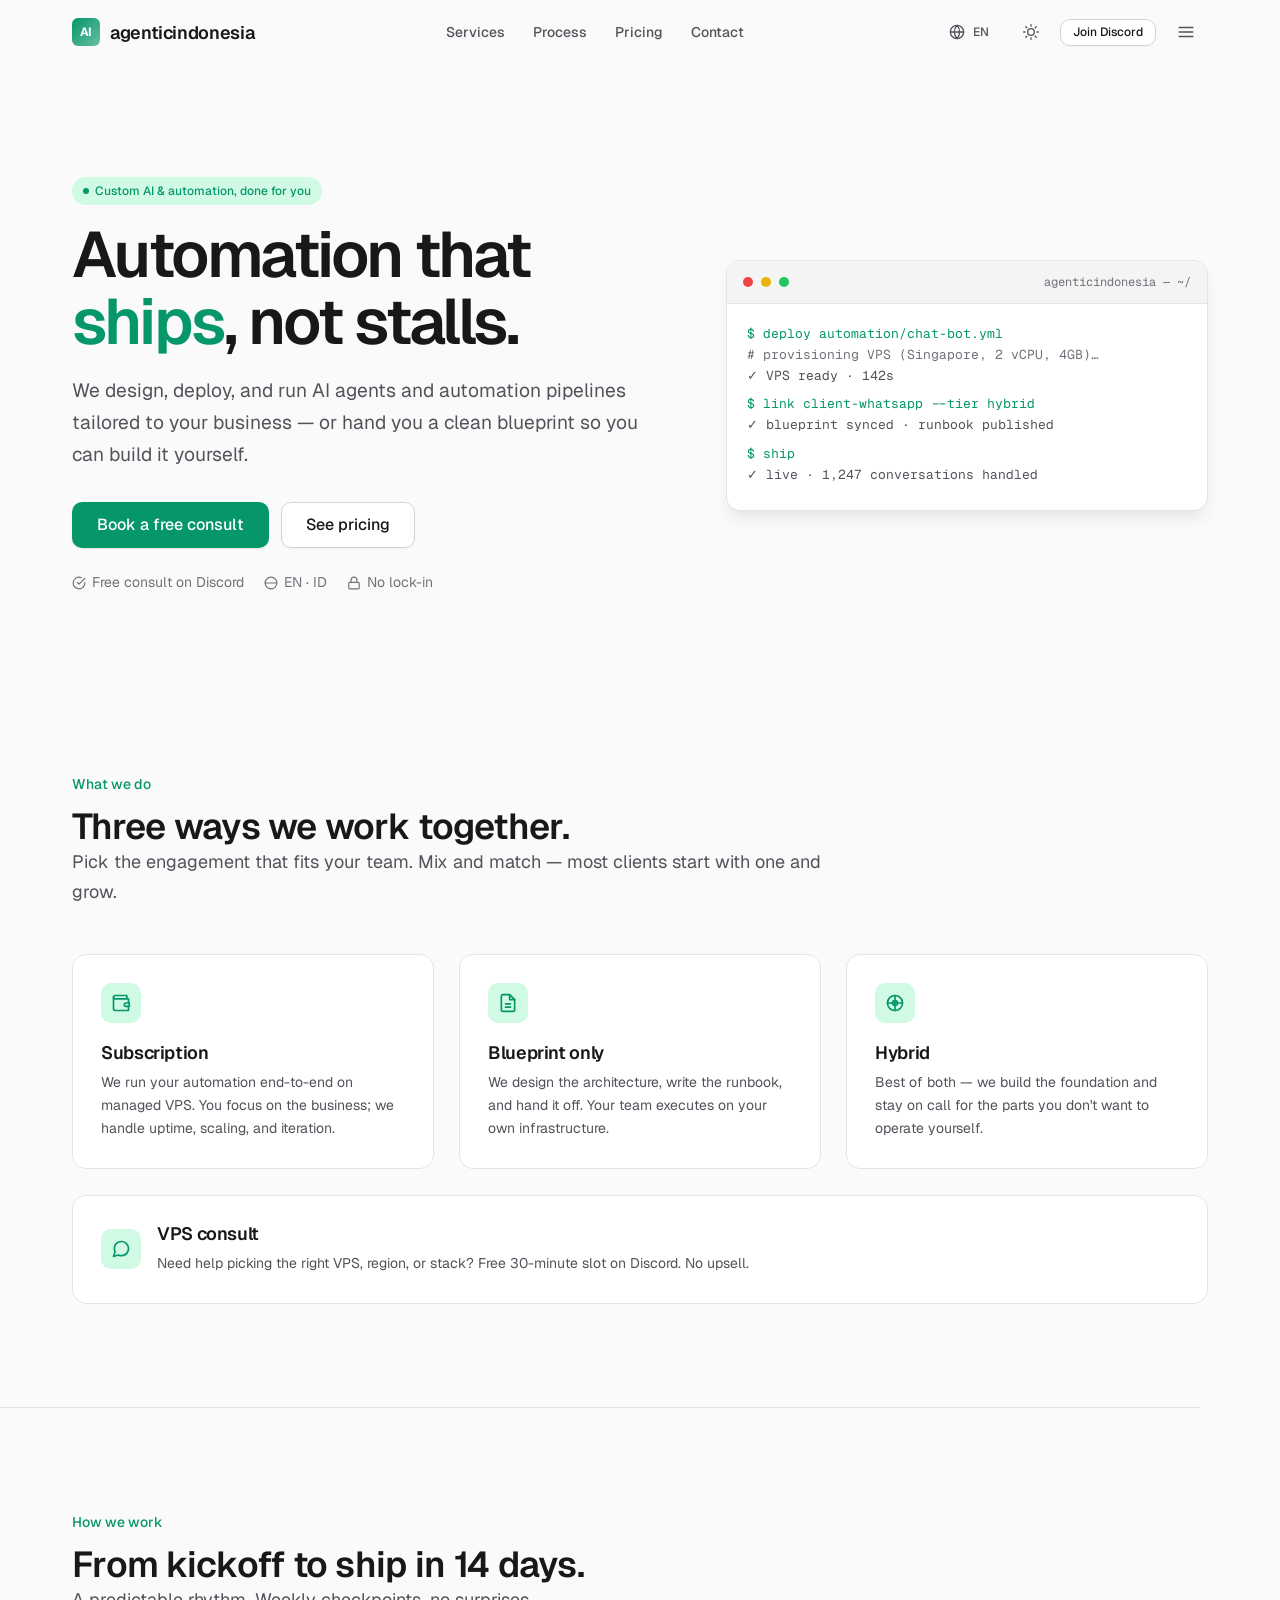
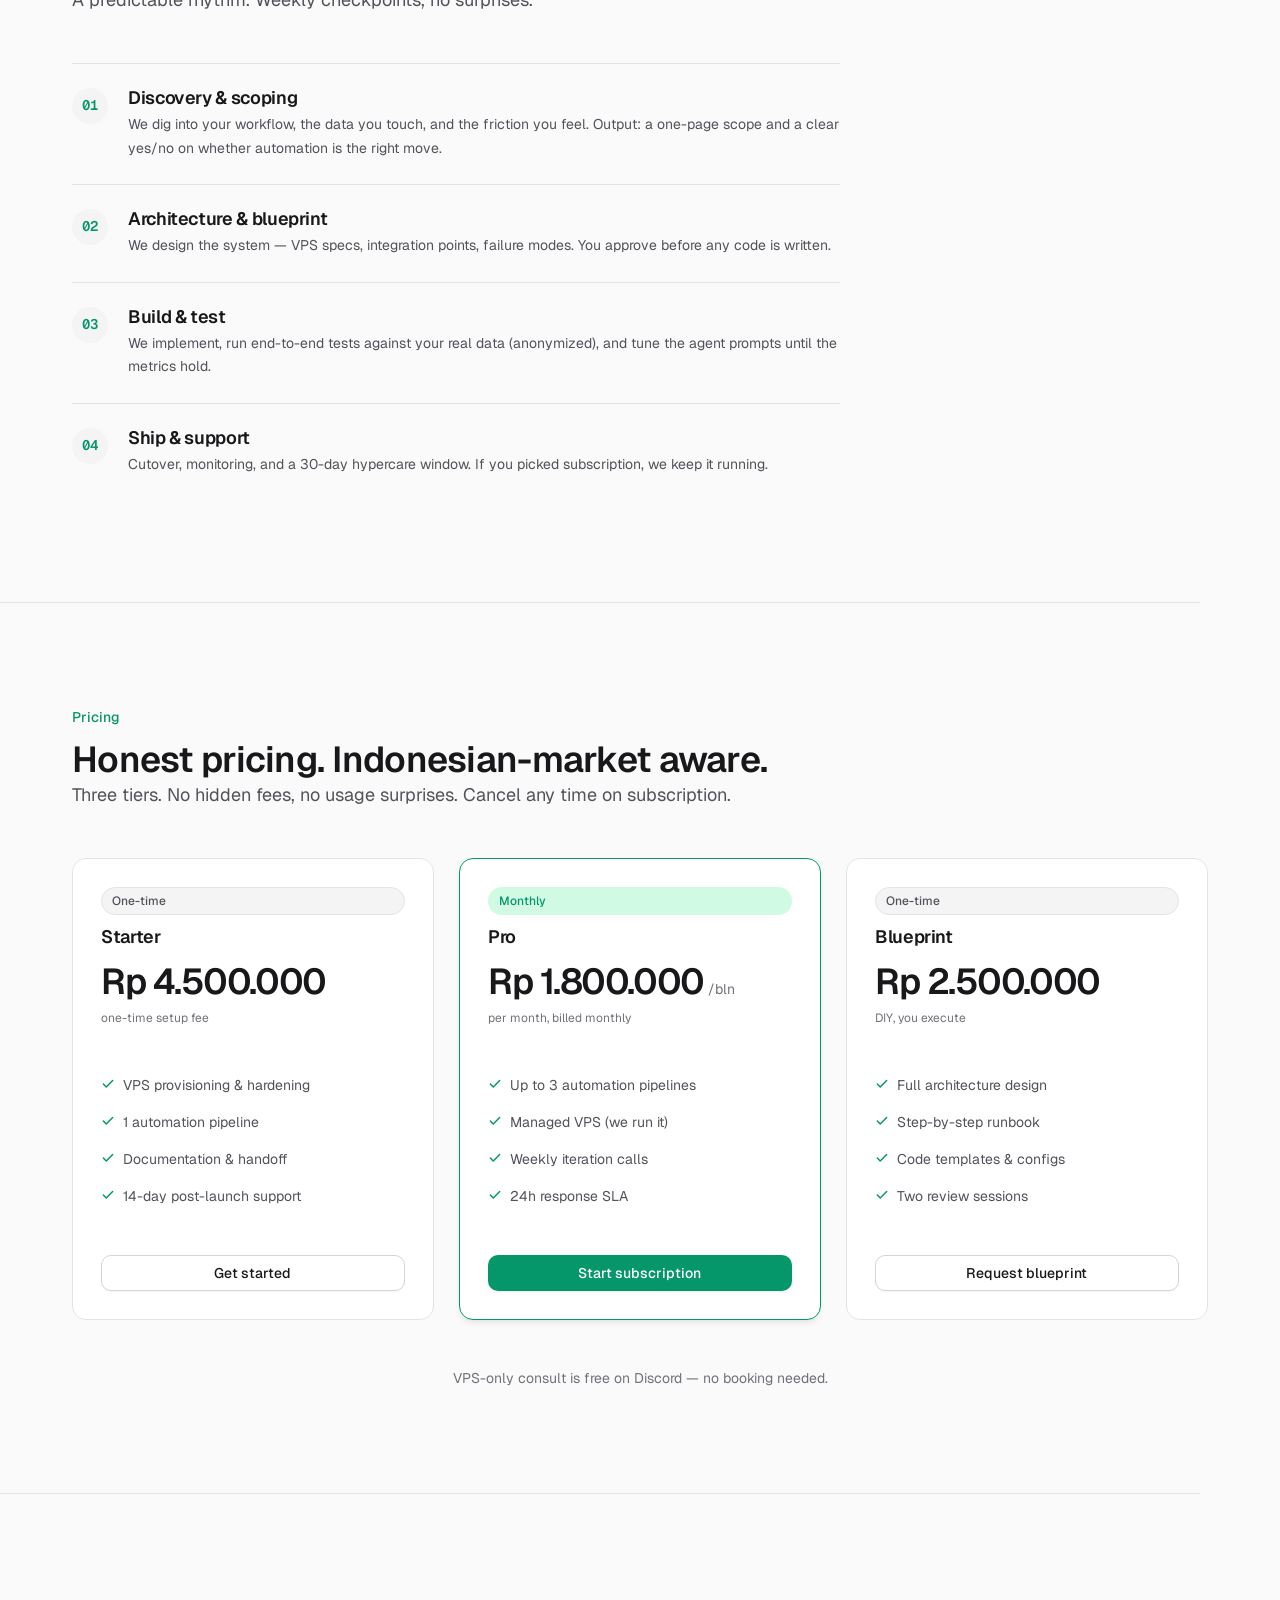
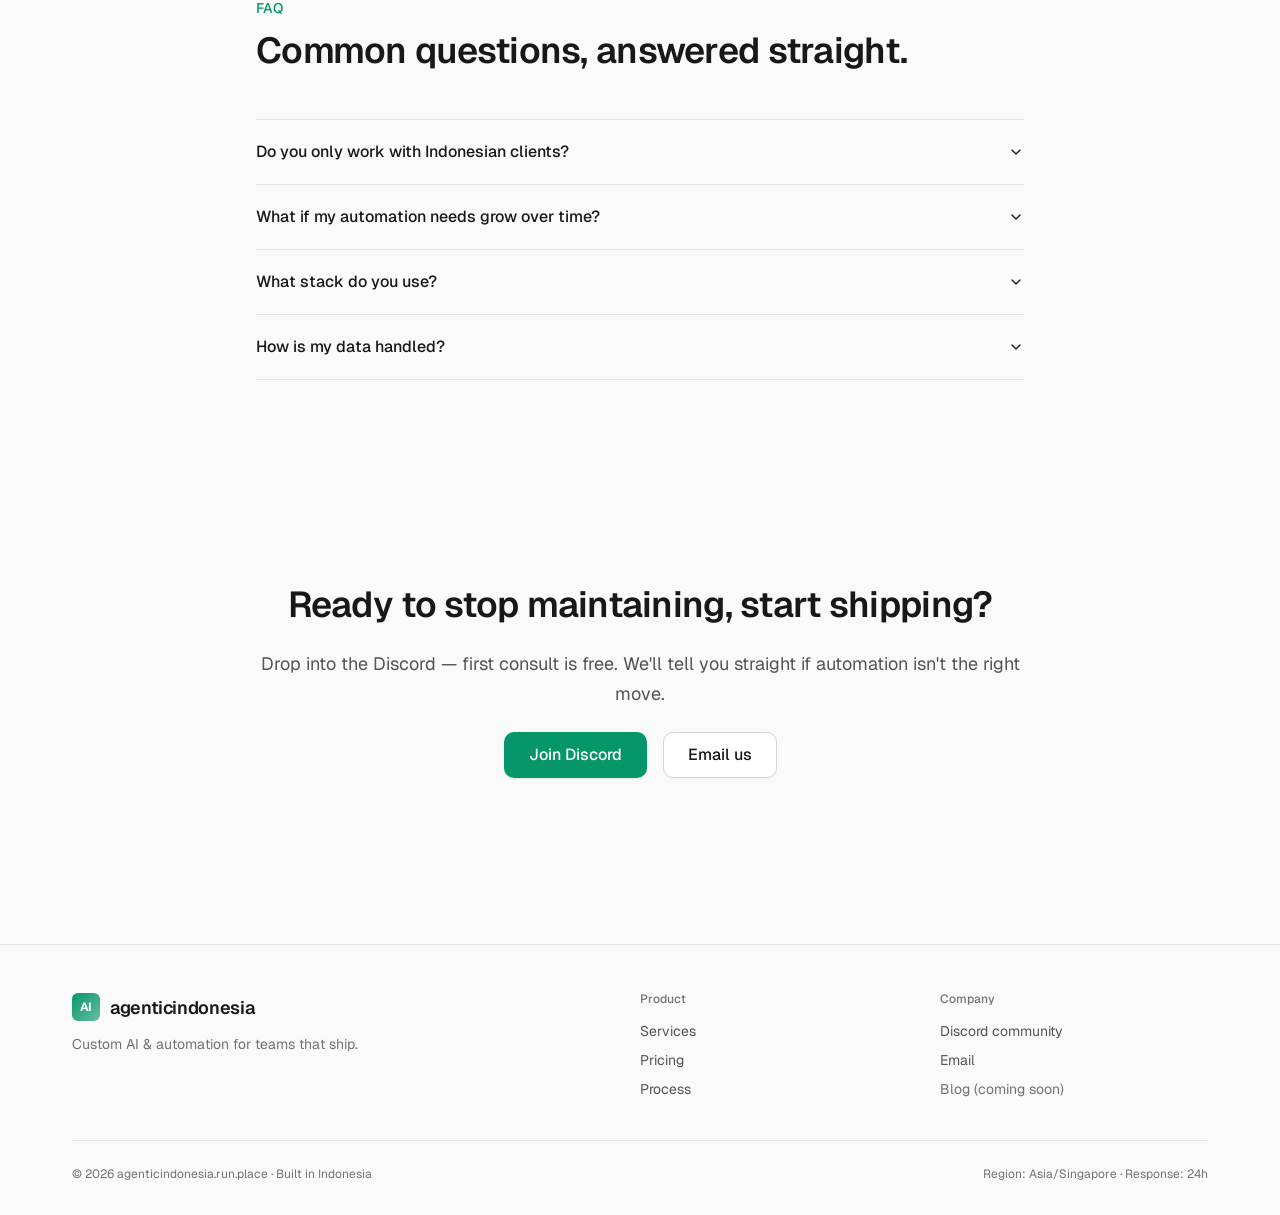
==== prototype_v2/index.html @ e6715ecf "feat: init prototype v1 and animated v2" ====
<!DOCTYPE html>
<html lang="en" data-theme="light">
<head>
  <meta charset="UTF-8" />
  <meta name="viewport" content="width=device-width, initial-scale=1.0" />
  <meta name="theme-color" content="#fafafa" media="(prefers-color-scheme: light)" />
  <meta name="theme-color" content="#09090b" media="(prefers-color-scheme: dark)" />
  <meta name="description" content="Custom AI automation, VPS setup, and execution blueprints for Indonesian teams." />
  <meta property="og:title" content="agenticindonesia.run.place" />
  <meta property="og:description" content="Custom AI automation, VPS setup, and execution blueprints. Free Discord consultation." />
  <meta property="og:type" content="website" />

  <title>agenticindonesia.run.place — Automation that ships, not stalls</title>

  <!-- Geist + Geist Mono via Vercel CDN -->
  <link rel="preconnect" href="https://fonts.googleapis.com" />
  <link rel="preconnect" href="https://fonts.gstatic.com" crossorigin />
  <link href="https://fonts.googleapis.com/css2?family=Geist:wght@400;500;600;700&family=Geist+Mono:wght@400;500&display=swap" rel="stylesheet" />

  <link rel="stylesheet" href="css/theme.css" />
</head>
<body>
  <div class="bg-mesh"></div>
  <div class="noise-overlay"></div>
  <a class="skip-link" href="#main">Skip to content</a>

  <!-- ============================================
       NAV
       ============================================ -->
  <header class="nav" role="banner">
    <div class="container nav__inner">
      <a href="/" class="nav__brand" aria-label="agenticindonesia home">
        <span class="nav__brand-mark" aria-hidden="true">AI</span>
        <span>agenticindonesia</span>
      </a>

      <nav aria-label="Primary">
        <ul class="nav__links">
          <li><a href="#services" data-i18n="nav.services">Services</a></li>
          <li><a href="#process" data-i18n="nav.process">Process</a></li>
          <li><a href="#pricing" data-i18n="nav.pricing">Pricing</a></li>
          <li><a href="#contact" data-i18n="nav.contact">Contact</a></li>
        </ul>
      </nav>

      <div class="nav__actions">
        <button class="btn btn--ghost btn--sm" data-lang-toggle aria-label="Toggle language">
          <svg width="16" height="16" viewBox="0 0 24 24" fill="none" stroke="currentColor" stroke-width="2" stroke-linecap="round" stroke-linejoin="round" aria-hidden="true"><circle cx="12" cy="12" r="10"/><path d="M2 12h20"/><path d="M12 2a15.3 15.3 0 0 1 4 10 15.3 15.3 0 0 1-4 10 15.3 15.3 0 0 1-4-10 15.3 15.3 0 0 1 4-10z"/></svg>
          <span data-lang-label>EN</span>
        </button>
        <button class="btn btn--ghost btn--sm" data-theme-toggle aria-label="Toggle theme">
          <svg class="theme-icon-light" width="16" height="16" viewBox="0 0 24 24" fill="none" stroke="currentColor" stroke-width="2" stroke-linecap="round" stroke-linejoin="round" aria-hidden="true"><circle cx="12" cy="12" r="5"/><line x1="12" y1="1" x2="12" y2="3"/><line x1="12" y1="21" x2="12" y2="23"/><line x1="4.22" y1="4.22" x2="5.64" y2="5.64"/><line x1="18.36" y1="18.36" x2="19.78" y2="19.78"/><line x1="1" y1="12" x2="3" y2="12"/><line x1="21" y1="12" x2="23" y2="12"/><line x1="4.22" y1="19.78" x2="5.64" y2="18.36"/><line x1="18.36" y1="5.64" x2="19.78" y2="4.22"/></svg>
        </button>
        <a class="btn btn--secondary btn--sm hidden md:flex" href="https://discord.gg/" target="_blank" rel="noopener noreferrer" data-i18n="nav.discord">Join Discord</a>
        <button class="btn btn--ghost btn--sm" data-nav-toggle aria-expanded="false" aria-label="Menu">
          <svg width="18" height="18" viewBox="0 0 24 24" fill="none" stroke="currentColor" stroke-width="2" stroke-linecap="round" stroke-linejoin="round" aria-hidden="true"><line x1="3" y1="6" x2="21" y2="6"/><line x1="3" y1="12" x2="21" y2="12"/><line x1="3" y1="18" x2="21" y2="18"/></svg>
        </button>
      </div>
    </div>

    <!-- Mobile menu -->
    <div class="container" data-nav-menu hidden style="display:none;">
      <ul style="list-style:none;padding:0 0 1rem;display:flex;flex-direction:column;gap:.75rem;">
        <li><a href="#services" data-i18n="nav.services">Services</a></li>
        <li><a href="#process" data-i18n="nav.process">Process</a></li>
        <li><a href="#pricing" data-i18n="nav.pricing">Pricing</a></li>
        <li><a href="#contact" data-i18n="nav.contact">Contact</a></li>
        <li><a class="btn btn--secondary btn--sm" href="https://discord.gg/" target="_blank" rel="noopener noreferrer" data-i18n="nav.discord">Join Discord</a></li>
      </ul>
    </div>
  </header>

  <main id="main">
    <!-- ============================================
         HERO
         ============================================ -->
    <section class="hero">
      <div class="container">
        <div class="hero__inner">
          <div>
            <span class="badge badge--accent">
              <span style="width:6px;height:6px;border-radius:50%;background:var(--accent);display:inline-block;"></span>
              <span data-i18n="hero.eyebrow">Custom AI & automation, done for you</span>
            </span>
            <h1 class="hero__title" style="margin-top:1rem;" data-i18n="hero.title">Automation that <em>ships</em>, not stalls.</h1>
            <p class="hero__sub" data-i18n="hero.sub">We design, deploy, and run AI agents and automation pipelines tailored to your business — or hand you a clean blueprint so you can build it yourself.</p>
            <div class="hero__cta">
              <a class="btn btn--primary btn--lg" href="#contact" data-i18n="hero.cta.primary">Book a free consult</a>
              <a class="btn btn--secondary btn--lg" href="#pricing" data-i18n="hero.cta.secondary">See pricing</a>
            </div>
            <div class="hero__meta">
              <span>
                <svg width="14" height="14" viewBox="0 0 24 24" fill="none" stroke="currentColor" stroke-width="2" stroke-linecap="round" stroke-linejoin="round" aria-hidden="true"><path d="M22 11.08V12a10 10 0 1 1-5.93-9.14"/><polyline points="22 4 12 14.01 9 11.01"/></svg>
                <span data-i18n="hero.meta.a">Free consult on Discord</span>
              </span>
              <span>
                <svg width="14" height="14" viewBox="0 0 24 24" fill="none" stroke="currentColor" stroke-width="2" stroke-linecap="round" stroke-linejoin="round" aria-hidden="true"><circle cx="12" cy="12" r="10"/><path d="M2 12h20"/></svg>
                <span data-i18n="hero.meta.b">EN · ID</span>
              </span>
              <span>
                <svg width="14" height="14" viewBox="0 0 24 24" fill="none" stroke="currentColor" stroke-width="2" stroke-linecap="round" stroke-linejoin="round" aria-hidden="true"><rect x="3" y="11" width="18" height="11" rx="2" ry="2"/><path d="M7 11V7a5 5 0 0 1 10 0v4"/></svg>
                <span data-i18n="hero.meta.c">No lock-in</span>
              </span>
            </div>
          </div>

          <!-- Terminal mockup -->
          <div class="terminal" aria-hidden="true">
            <div class="terminal__bar">
              <span class="terminal__dot"></span>
              <span class="terminal__dot"></span>
              <span class="terminal__dot"></span>
              <span class="terminal__title" data-i18n="terminal.title">agenticindonesia — ~/</span>
            </div>
            <div class="terminal__body">
              <div><span class="prompt" data-i18n="terminal.prompt.1">$ deploy automation/chat-bot.yml</span></div>
              <div><span class="comment" data-i18n="terminal.comment.1"># provisioning VPS (Singapore, 2 vCPU, 4GB)…</span></div>
              <div><span class="output" data-i18n="terminal.output.1">✓ VPS ready · 142s</span></div>
              <div style="margin-top:.5rem;"><span class="prompt" data-i18n="terminal.prompt.2">$ link client-whatsapp --tier hybrid</span></div>
              <div><span class="output" data-i18n="terminal.output.2">✓ blueprint synced · runbook published</span></div>
              <div style="margin-top:.5rem;"><span class="prompt" data-i18n="terminal.prompt.3">$ ship</span></div>
              <div><span class="output" data-i18n="terminal.output.3">✓ live · 1,247 conversations handled</span></div>
            </div>
          </div>
        </div>
      </div>
    </section>

    <!-- ============================================
         SERVICES
         ============================================ -->
    <section id="services" class="section">
      <div class="container">
        <div class="stack stack-lg">
          <div style="max-width:48rem;">
            <span class="eyebrow" data-i18n="services.eyebrow">What we do</span>
            <h2 data-i18n="services.title">Three ways we work together.</h2>
            <p class="lead" data-i18n="services.sub">Pick the engagement that fits your team. Mix and match — most clients start with one and grow.</p>
          </div>

          <div class="grid grid-3">
            <article class="card">
              <div class="card__icon">
                <svg width="20" height="20" viewBox="0 0 24 24" fill="none" stroke="currentColor" stroke-width="2" stroke-linecap="round" stroke-linejoin="round" aria-hidden="true"><path d="M21 12V7H5a2 2 0 0 1 0-4h14v4"/><path d="M3 5v14a2 2 0 0 0 2 2h16v-5"/><path d="M18 12a2 2 0 0 0 0 4h4v-4Z"/></svg>
              </div>
              <h3 class="card__title" data-i18n="services.s1.title">Subscription</h3>
              <p class="card__body" data-i18n="services.s1.body">We run your automation end-to-end on managed VPS. You focus on the business; we handle uptime, scaling, and iteration.</p>
            </article>

            <article class="card">
              <div class="card__icon">
                <svg width="20" height="20" viewBox="0 0 24 24" fill="none" stroke="currentColor" stroke-width="2" stroke-linecap="round" stroke-linejoin="round" aria-hidden="true"><path d="M14 2H6a2 2 0 0 0-2 2v16a2 2 0 0 0 2 2h12a2 2 0 0 0 2-2V8z"/><polyline points="14 2 14 8 20 8"/><line x1="9" y1="13" x2="15" y2="13"/><line x1="9" y1="17" x2="15" y2="17"/></svg>
              </div>
              <h3 class="card__title" data-i18n="services.s2.title">Blueprint only</h3>
              <p class="card__body" data-i18n="services.s2.body">We design the architecture, write the runbook, and hand it off. Your team executes on your own infrastructure.</p>
            </article>

            <article class="card">
              <div class="card__icon">
                <svg width="20" height="20" viewBox="0 0 24 24" fill="none" stroke="currentColor" stroke-width="2" stroke-linecap="round" stroke-linejoin="round" aria-hidden="true"><circle cx="12" cy="12" r="3"/><circle cx="12" cy="12" r="9"/><path d="M12 3v18"/><path d="M3 12h18"/></svg>
              </div>
              <h3 class="card__title" data-i18n="services.s3.title">Hybrid</h3>
              <p class="card__body" data-i18n="services.s3.body">Best of both — we build the foundation and stay on call for the parts you don't want to operate yourself.</p>
            </article>

            <article class="card" style="grid-column:1/-1;">
              <div class="flex items-center gap-md" style="flex-wrap:wrap;">
                <div class="card__icon" style="margin-bottom:0;flex-shrink:0;">
                  <svg width="20" height="20" viewBox="0 0 24 24" fill="none" stroke="currentColor" stroke-width="2" stroke-linecap="round" stroke-linejoin="round" aria-hidden="true"><path d="M21 11.5a8.38 8.38 0 0 1-.9 3.8 8.5 8.5 0 0 1-7.6 4.7 8.38 8.38 0 0 1-3.8-.9L3 21l1.9-5.7a8.38 8.38 0 0 1-.9-3.8 8.5 8.5 0 0 1 4.7-7.6 8.38 8.38 0 0 1 3.8-.9h.5a8.48 8.48 0 0 1 8 8v.5z"/></svg>
                </div>
                <div style="flex:1;min-width:240px;">
                  <h3 class="card__title" data-i18n="services.s4.title">VPS consult</h3>
                  <p class="card__body" data-i18n="services.s4.body">Need help picking the right VPS, region, or stack? Free 30-minute slot on Discord. No upsell.</p>
                </div>
              </div>
            </article>
          </div>
        </div>
      </div>
    </section>

    <hr class="divider container" />

    <!-- ============================================
         PROCESS
         ============================================ -->
    <section id="process" class="section">
      <div class="container">
        <div class="stack stack-lg">
          <div style="max-width:48rem;">
            <span class="eyebrow" data-i18n="process.eyebrow">How we work</span>
            <h2 data-i18n="process.title">From kickoff to ship in 14 days.</h2>
            <p class="lead" data-i18n="process.sub">A predictable rhythm. Weekly checkpoints, no surprises.</p>
          </div>

          <div style="max-width:48rem;">
            <div class="process-step">
              <div class="process-step__num">01</div>
              <div>
                <h3 class="process-step__title" data-i18n="process.p1.title">Discovery & scoping</h3>
                <p class="process-step__body" data-i18n="process.p1.body">We dig into your workflow, the data you touch, and the friction you feel. Output: a one-page scope and a clear yes/no on whether automation is the right move.</p>
              </div>
            </div>
            <div class="process-step">
              <div class="process-step__num">02</div>
              <div>
                <h3 class="process-step__title" data-i18n="process.p2.title">Architecture & blueprint</h3>
                <p class="process-step__body" data-i18n="process.p2.body">We design the system — VPS specs, integration points, failure modes. You approve before any code is written.</p>
              </div>
            </div>
            <div class="process-step">
              <div class="process-step__num">03</div>
              <div>
                <h3 class="process-step__title" data-i18n="process.p3.title">Build & test</h3>
                <p class="process-step__body" data-i18n="process.p3.body">We implement, run end-to-end tests against your real data (anonymized), and tune the agent prompts until the metrics hold.</p>
              </div>
            </div>
            <div class="process-step">
              <div class="process-step__num">04</div>
              <div>
                <h3 class="process-step__title" data-i18n="process.p4.title">Ship & support</h3>
                <p class="process-step__body" data-i18n="process.p4.body">Cutover, monitoring, and a 30-day hypercare window. If you picked subscription, we keep it running.</p>
              </div>
            </div>
          </div>
        </div>
      </div>
    </section>

    <hr class="divider container" />

    <!-- ============================================
         PRICING
         ============================================ -->
    <section id="pricing" class="section">
      <div class="container">
        <div class="stack stack-lg">
          <div style="max-width:48rem;">
            <span class="eyebrow" data-i18n="pricing.eyebrow">Pricing</span>
            <h2 data-i18n="pricing.title">Honest pricing. Indonesian-market aware.</h2>
            <p class="lead" data-i18n="pricing.sub">Three tiers. No hidden fees, no usage surprises. Cancel any time on subscription.</p>
          </div>

          <div class="grid grid-3">
            <!-- Starter -->
            <article class="card card--pricing">
              <span class="badge" data-i18n="pricing.p1.tag">One-time</span>
              <h3 class="card__title" style="margin-top:.75rem;" data-i18n="pricing.p1.name">Starter</h3>
              <div><span class="price" data-i18n="pricing.p1.price">Rp 4.500.000</span></div>
              <div class="price-note" data-i18n="pricing.p1.note">one-time setup fee</div>
              <ul>
                <li><svg width="14" height="14" viewBox="0 0 24 24" fill="none" stroke="currentColor" stroke-width="2.5" stroke-linecap="round" stroke-linejoin="round" aria-hidden="true"><polyline points="20 6 9 17 4 12"/></svg><span data-i18n="pricing.p1.f1">VPS provisioning & hardening</span></li>
                <li><svg width="14" height="14" viewBox="0 0 24 24" fill="none" stroke="currentColor" stroke-width="2.5" stroke-linecap="round" stroke-linejoin="round" aria-hidden="true"><polyline points="20 6 9 17 4 12"/></svg><span data-i18n="pricing.p1.f2">1 automation pipeline</span></li>
                <li><svg width="14" height="14" viewBox="0 0 24 24" fill="none" stroke="currentColor" stroke-width="2.5" stroke-linecap="round" stroke-linejoin="round" aria-hidden="true"><polyline points="20 6 9 17 4 12"/></svg><span data-i18n="pricing.p1.f3">Documentation & handoff</span></li>
                <li><svg width="14" height="14" viewBox="0 0 24 24" fill="none" stroke="currentColor" stroke-width="2.5" stroke-linecap="round" stroke-linejoin="round" aria-hidden="true"><polyline points="20 6 9 17 4 12"/></svg><span data-i18n="pricing.p1.f4">14-day post-launch support</span></li>
              </ul>
              <a href="#contact" class="btn btn--secondary mt-md" data-i18n="pricing.p1.cta">Get started</a>
            </article>

            <!-- Pro (featured) -->
            <article class="card card--pricing featured">
              <span class="badge badge--accent" data-i18n="pricing.p2.tag">Monthly</span>
              <h3 class="card__title" style="margin-top:.75rem;" data-i18n="pricing.p2.name">Pro</h3>
              <div><span class="price" data-i18n="pricing.p2.price">Rp 1.800.000</span><span class="price-unit">/bln</span></div>
              <div class="price-note" data-i18n="pricing.p2.note">per month, billed monthly</div>
              <ul>
                <li><svg width="14" height="14" viewBox="0 0 24 24" fill="none" stroke="currentColor" stroke-width="2.5" stroke-linecap="round" stroke-linejoin="round" aria-hidden="true"><polyline points="20 6 9 17 4 12"/></svg><span data-i18n="pricing.p2.f1">Up to 3 automation pipelines</span></li>
                <li><svg width="14" height="14" viewBox="0 0 24 24" fill="none" stroke="currentColor" stroke-width="2.5" stroke-linecap="round" stroke-linejoin="round" aria-hidden="true"><polyline points="20 6 9 17 4 12"/></svg><span data-i18n="pricing.p2.f2">Managed VPS (we run it)</span></li>
                <li><svg width="14" height="14" viewBox="0 0 24 24" fill="none" stroke="currentColor" stroke-width="2.5" stroke-linecap="round" stroke-linejoin="round" aria-hidden="true"><polyline points="20 6 9 17 4 12"/></svg><span data-i18n="pricing.p2.f3">Weekly iteration calls</span></li>
                <li><svg width="14" height="14" viewBox="0 0 24 24" fill="none" stroke="currentColor" stroke-width="2.5" stroke-linecap="round" stroke-linejoin="round" aria-hidden="true"><polyline points="20 6 9 17 4 12"/></svg><span data-i18n="pricing.p2.f4">24h response SLA</span></li>
              </ul>
              <a href="#contact" class="btn btn--primary mt-md" data-i18n="pricing.p2.cta">Start subscription</a>
            </article>

            <!-- Blueprint -->
            <article class="card card--pricing">
              <span class="badge" data-i18n="pricing.p3.tag">One-time</span>
              <h3 class="card__title" style="margin-top:.75rem;" data-i18n="pricing.p3.name">Blueprint</h3>
              <div><span class="price" data-i18n="pricing.p3.price">Rp 2.500.000</span></div>
              <div class="price-note" data-i18n="pricing.p3.note">DIY, you execute</div>
              <ul>
                <li><svg width="14" height="14" viewBox="0 0 24 24" fill="none" stroke="currentColor" stroke-width="2.5" stroke-linecap="round" stroke-linejoin="round" aria-hidden="true"><polyline points="20 6 9 17 4 12"/></svg><span data-i18n="pricing.p3.f1">Full architecture design</span></li>
                <li><svg width="14" height="14" viewBox="0 0 24 24" fill="none" stroke="currentColor" stroke-width="2.5" stroke-linecap="round" stroke-linejoin="round" aria-hidden="true"><polyline points="20 6 9 17 4 12"/></svg><span data-i18n="pricing.p3.f2">Step-by-step runbook</span></li>
                <li><svg width="14" height="14" viewBox="0 0 24 24" fill="none" stroke="currentColor" stroke-width="2.5" stroke-linecap="round" stroke-linejoin="round" aria-hidden="true"><polyline points="20 6 9 17 4 12"/></svg><span data-i18n="pricing.p3.f3">Code templates & configs</span></li>
                <li><svg width="14" height="14" viewBox="0 0 24 24" fill="none" stroke="currentColor" stroke-width="2.5" stroke-linecap="round" stroke-linejoin="round" aria-hidden="true"><polyline points="20 6 9 17 4 12"/></svg><span data-i18n="pricing.p3.f4">Two review sessions</span></li>
              </ul>
              <a href="#contact" class="btn btn--secondary mt-md" data-i18n="pricing.p3.cta">Request blueprint</a>
            </article>
          </div>

          <p class="text-subtle" style="font-size:var(--text-sm);text-align:center;" data-i18n="pricing.p4.note">VPS-only consult is free on Discord — no booking needed.</p>
        </div>
      </div>
    </section>

    <hr class="divider container" />

    <!-- ============================================
         FAQ
         ============================================ -->
    <section class="section">
      <div class="container">
        <div style="max-width:48rem;margin-inline:auto;">
          <div class="stack stack-lg">
            <div>
              <span class="eyebrow" data-i18n="faq.eyebrow">FAQ</span>
              <h2 data-i18n="faq.title">Common questions, answered straight.</h2>
            </div>

            <div class="faq">
              <details>
                <summary data-i18n="faq.q1.q">Do you only work with Indonesian clients?</summary>
                <p class="faq__answer" data-i18n="faq.q1.a">No. We work in English and Bahasa Indonesia.</p>
              </details>
              <details>
                <summary data-i18n="faq.q2.q">What if my automation needs grow over time?</summary>
                <p class="faq__answer" data-i18n="faq.q2.a">That's normal. Subscription tier can scale.</p>
              </details>
              <details>
                <summary data-i18n="faq.q3.q">What stack do you use?</summary>
                <p class="faq__answer" data-i18n="faq.q3.a">Pragmatically. We pick tools that fit the job.</p>
              </details>
              <details>
                <summary data-i18n="faq.q4.q">How is my data handled?</summary>
                <p class="faq__answer" data-i18n="faq.q4.a">We sign DPAs, never train on your data.</p>
              </details>
            </div>
          </div>
        </div>
      </div>
    </section>

    <!-- ============================================
         CTA
         ============================================ -->
    <section id="contact" class="section">
      <div class="container">
        <div style="max-width:48rem;margin-inline:auto;text-align:center;">
          <div class="stack stack-md">
            <h2 data-i18n="cta.title">Ready to stop maintaining, start shipping?</h2>
            <p class="lead" style="margin-inline:auto;" data-i18n="cta.sub">Drop into the Discord — first consult is free.</p>
            <div class="flex gap-md items-center justify-between" style="justify-content:center;flex-wrap:wrap;">
              <a class="btn btn--primary btn--lg" href="https://discord.gg/" target="_blank" rel="noopener noreferrer" data-i18n="cta.primary">Join Discord</a>
              <a class="btn btn--secondary btn--lg" href="mailto:hello@agenticindonesia.run.place" data-i18n="cta.secondary">Email us</a>
            </div>
          </div>
        </div>
      </div>
    </section>
  </main>

  <!-- ============================================
       FOOTER
       ============================================ -->
  <footer class="footer" role="contentinfo">
    <div class="container">
      <div class="footer__grid">
        <div>
          <div class="nav__brand" style="margin-bottom:.75rem;">
            <span class="nav__brand-mark" aria-hidden="true">AI</span>
            <span>agenticindonesia</span>
          </div>
          <p class="text-subtle" style="max-width:32ch;" data-i18n="footer.tag">Custom AI & automation for teams that ship.</p>
        </div>

        <div>
          <h6 class="footer__title" data-i18n="footer.product">Product</h6>
          <ul class="footer__links">
            <li><a href="#services" data-i18n="footer.product.s">Services</a></li>
            <li><a href="#pricing" data-i18n="footer.product.p">Pricing</a></li>
            <li><a href="#process" data-i18n="footer.product.c">Process</a></li>
          </ul>
        </div>

        <div>
          <h6 class="footer__title" data-i18n="footer.company">Company</h6>
          <ul class="footer__links">
            <li><a href="https://discord.gg/" target="_blank" rel="noopener noreferrer" data-i18n="footer.company.d">Discord community</a></li>
            <li><a href="mailto:hello@agenticindonesia.run.place" data-i18n="footer.company.e">Email</a></li>
            <li><span class="text-subtle" data-i18n="footer.company.b">Blog (coming soon)</span></li>
          </ul>
        </div>
      </div>

      <div class="footer__bottom">
        <span data-i18n="footer.legal">© 2026 agenticindonesia.run.place · Built in Indonesia</span>
        <span data-i18n="footer.region">Region: Asia/Singapore · Response: 24h</span>
      </div>
    </div>
  </footer>

  <script src="js/app.js"></script>
</body>
</html>
---- prototype_v2/css/theme.css ----
/* ========================================================================
   agenticindonesia.run.place — Design System
   Built via MTD v2.0 Orchestrator (Kernel DNA + Router)

   Design Read:
   - Page kind: Hybrid landing (Home with anchor sections) + dedicated Services page
   - Audience: Indonesian SMB owners + tech-curious professionals
   - Vibe: Trust-first technical, not corporate-stiff. Closer to "calm expert" than "marketing hype"
   - Aesthetic family: Editorial-tech hybrid. Geist + IBM Plex Mono, single accent (emerald-600 light / emerald-400 dark), neutral zinc base
   - Mode: PERSUADE (landing) + READ (docs/services detail)
   - Dials: V=5 M=3 D=4

   Stack:
   - Pure HTML + Tailwind v4 (CDN, single file deploy-ready)
   - Phosphor icons (CDN, single family, never emoji)
   - CSS variables for theme tokens
   - data-theme="dark|light" attribute on <html>
   - Vanilla JS for: theme toggle, lang toggle, mobile nav, anchor smooth scroll
   ======================================================================== */

/* --------------------------------------------------------------------------
   1. TOKENS — COLOR (neutral zinc + single emerald accent)
   -------------------------------------------------------------------------- */
:root,
[data-theme="light"] {
  /* Neutral ramp (zinc) */
  --bg: #fafafa;
  --bg-elevated: #ffffff;
  --bg-subtle: #f4f4f5;
  --bg-hover: #e4e4e7;
  --border: #e4e4e7;
  --border-strong: #d4d4d8;
  --text: #18181b;
  --text-muted: #52525b;
  --text-subtle: #71717a;
  --text-on-accent: #ffffff;

  /* Accent — single emerald (Trust + Indonesia-leaning green) */
  --accent: #059669;
  --accent-hover: #047857;
  --accent-subtle: #d1fae5;
  --accent-fg: #ffffff;

  /* Status */
  --success: #059669;
  --warning: #d97706;
  --danger: #dc2626;

  /* Shadows — layered over flat borders */
  --shadow-xs: 0 1px 2px rgba(0, 0, 0, 0.04);
  --shadow-sm: 0 1px 2px rgba(0, 0, 0, 0.06), 0 1px 3px rgba(0, 0, 0, 0.04);
  --shadow-md: 0 4px 6px -1px rgba(0, 0, 0, 0.08), 0 2px 4px -2px rgba(0, 0, 0, 0.04);
  --shadow-lg: 0 10px 15px -3px rgba(0, 0, 0, 0.08), 0 4px 6px -4px rgba(0, 0, 0, 0.04);
  --shadow-xl: 0 20px 25px -5px rgba(0, 0, 0, 0.1), 0 8px 10px -6px rgba(0, 0, 0, 0.04);

  /* Radii — varied (no uniform) */
  --radius-xs: 4px;
  --radius-sm: 6px;
  --radius-md: 10px;
  --radius-lg: 14px;
  --radius-xl: 20px;
  --radius-full: 9999px;
}

[data-theme="dark"] {
  --bg: #09090b;
  --bg-elevated: #18181b;
  --bg-subtle: #27272a;
  --bg-hover: #3f3f46;
  --border: #27272a;
  --border-strong: #3f3f46;
  --text: #fafafa;
  --text-muted: #a1a1aa;
  --text-subtle: #71717a;
  --text-on-accent: #ffffff;

  /* Accent shifts brighter on dark */
  --accent: #10b981;
  --accent-hover: #34d399;
  --accent-subtle: #064e3b;
  --accent-fg: #09090b;

  --success: #10b981;
  --warning: #fbbf24;
  --danger: #f87171;

  --shadow-xs: 0 1px 2px rgba(0, 0, 0, 0.4);
  --shadow-sm: 0 1px 2px rgba(0, 0, 0, 0.5), 0 1px 3px rgba(0, 0, 0, 0.3);
  --shadow-md: 0 4px 6px -1px rgba(0, 0, 0, 0.5), 0 2px 4px -2px rgba(0, 0, 0, 0.3);
  --shadow-lg: 0 10px 15px -3px rgba(0, 0, 0, 0.5), 0 4px 6px -4px rgba(0, 0, 0, 0.3);
  --shadow-xl: 0 20px 25px -5px rgba(0, 0, 0, 0.6), 0 8px 10px -6px rgba(0, 0, 0, 0.3);
}

/* --------------------------------------------------------------------------
   2. TOKENS — TYPOGRAPHY (Geist + Geist Mono via CDN)
   -------------------------------------------------------------------------- */
:root {
  --font-sans: "Geist", ui-sans-serif, system-ui, -apple-system, BlinkMacSystemFont, "Segoe UI", sans-serif;
  --font-mono: "Geist Mono", ui-monospace, "JetBrains Mono", "Cascadia Code", monospace;

  /* Type scale */
  --text-xs: 0.75rem;
  --text-sm: 0.875rem;
  --text-base: 1rem;
  --text-lg: 1.125rem;
  --text-xl: 1.25rem;
  --text-2xl: 1.5rem;
  --text-3xl: 1.875rem;
  --text-4xl: 2.25rem;
  --text-5xl: 3rem;
  --text-6xl: 3.75rem;

  /* Line heights */
  --leading-tight: 1.1;
  --leading-snug: 1.25;
  --leading-normal: 1.5;
  --leading-relaxed: 1.65;

  /* Letter spacing — tight on large headings */
  --tracking-tighter: -0.04em;
  --tracking-tight: -0.02em;
  --tracking-normal: 0;
  --tracking-wide: 0.04em;
}

/* --------------------------------------------------------------------------
   3. TOKENS — SPACING & LAYOUT
   -------------------------------------------------------------------------- */
:root {
  --container: 1200px;
  --container-prose: 65ch;
  --space-section: clamp(4rem, 8vw, 7rem);

  /* Transitions */
  --ease-out: cubic-bezier(0.23, 1, 0.32, 1);
  --ease-in-out: cubic-bezier(0.77, 0, 0.175, 1);
  --duration-fast: 150ms;
  --duration-base: 200ms;
  --duration-slow: 300ms;
}

/* --------------------------------------------------------------------------
   4. RESET & BASE
   -------------------------------------------------------------------------- */
*, *::before, *::after { box-sizing: border-box; }
* { margin: 0; padding: 0; }
html {
  font-family: var(--font-sans);
  background: var(--bg);
  color: var(--text);
  -webkit-font-smoothing: antialiased;
  -moz-osx-font-smoothing: grayscale;
  scroll-behavior: smooth;
  /* Avoid horizontal overflow on mobile */
  overflow-x: hidden;
}
body {
  background: var(--bg);
  color: var(--text);
  font-size: var(--text-base);
  line-height: var(--leading-normal);
  min-height: 100dvh;
  -webkit-tap-highlight-color: transparent;
}
img, svg, video { display: block; max-width: 100%; height: auto; }

/* Theme transition — gentle, not jarring */
html, body, header, footer, section, article, aside, nav, main {
  transition: background-color var(--duration-slow) var(--ease-out),
              color var(--duration-slow) var(--ease-out),
              border-color var(--duration-slow) var(--ease-out);
}

/* --------------------------------------------------------------------------
   5. TYPOGRAPHY
   -------------------------------------------------------------------------- */
h1, h2, h3, h4, h5, h6 {
  font-weight: 600;
  letter-spacing: var(--tracking-tight);
  line-height: var(--leading-tight);
  color: var(--text);
}
h1 { font-size: clamp(var(--text-4xl), 5vw + 1rem, var(--text-6xl)); letter-spacing: var(--tracking-tighter); }
h2 { font-size: clamp(var(--text-3xl), 3vw + 1rem, var(--text-4xl)); }
h3 { font-size: var(--text-2xl); }
h4 { font-size: var(--text-xl); }
h5 { font-size: var(--text-lg); }
h6 { font-size: var(--text-base); }

p {
  line-height: var(--leading-relaxed);
  color: var(--text-muted);
}
p.lead {
  font-size: var(--text-lg);
  color: var(--text-muted);
  max-width: var(--container-prose);
}

a {
  color: var(--accent);
  text-decoration: none;
  transition: color var(--duration-base) var(--ease-out);
}
a:hover { color: var(--accent-hover); }

code, kbd, samp, pre {
  font-family: var(--font-mono);
  font-size: 0.92em;
}
code {
  padding: 0.125em 0.4em;
  background: var(--bg-subtle);
  border-radius: var(--radius-xs);
  color: var(--text);
}

/* Eyebrow label (above heading) — sentence case, NOT all-caps */
.eyebrow {
  display: inline-block;
  font-size: var(--text-sm);
  font-weight: 500;
  color: var(--accent);
  margin-bottom: 0.75rem;
  letter-spacing: var(--tracking-normal);
}

/* --------------------------------------------------------------------------
   6. LAYOUT PRIMITIVES
   -------------------------------------------------------------------------- */
.container {
  width: 100%;
  max-width: var(--container);
  margin-inline: auto;
  padding-inline: clamp(1.25rem, 4vw, 2rem);
}
.container-prose { max-width: var(--container-prose); margin-inline: auto; padding-inline: 1.5rem; }

.stack > * + * { margin-top: var(--stack-gap, 1.5rem); }
.stack-sm { --stack-gap: 0.75rem; }
.stack-md { --stack-gap: 1.5rem; }
.stack-lg { --stack-gap: 3rem; }
.stack-xl { --stack-gap: 5rem; }

.section {
  padding-block: var(--space-section);
}
.section-tight { padding-block: clamp(2.5rem, 5vw, 4rem); }

.grid {
  display: grid;
  gap: clamp(1rem, 2vw, 2rem);
}
.grid-2 { grid-template-columns: repeat(auto-fit, minmax(min(100%, 320px), 1fr)); }
.grid-3 { grid-template-columns: repeat(auto-fit, minmax(min(100%, 280px), 1fr)); }

/* --------------------------------------------------------------------------
   7. COMPONENTS
   -------------------------------------------------------------------------- */

/* Navbar */
.nav {
  position: sticky;
  top: 0;
  z-index: 50;
  background: color-mix(in srgb, var(--bg) 85%, transparent);
  backdrop-filter: saturate(180%) blur(12px);
  -webkit-backdrop-filter: saturate(180%) blur(12px);
  border-bottom: 1px solid transparent;
  transition: border-color var(--duration-base) var(--ease-out);
}
.nav.scrolled { border-bottom-color: var(--border); }
.nav__inner {
  display: flex;
  align-items: center;
  justify-content: space-between;
  height: 64px;
}
.nav__brand {
  display: flex;
  align-items: center;
  gap: 0.625rem;
  font-weight: 600;
  font-size: var(--text-lg);
  letter-spacing: var(--tracking-tight);
  color: var(--text);
}
.nav__brand-mark {
  width: 28px;
  height: 28px;
  border-radius: var(--radius-sm);
  background: linear-gradient(135deg, var(--accent), color-mix(in srgb, var(--accent) 60%, transparent));
  display: grid;
  place-items: center;
  color: var(--text-on-accent);
  font-weight: 700;
  font-size: 0.75rem;
}
.nav__links {
  display: none;
  gap: 1.75rem;
  align-items: center;
  list-style: none;
}
@media (min-width: 768px) {
  .nav__links { display: flex; }
}
.nav__links a {
  color: var(--text-muted);
  font-size: var(--text-sm);
  font-weight: 500;
  transition: color var(--duration-base) var(--ease-out);
}
.nav__links a:hover { color: var(--text); }
.nav__actions { display: flex; align-items: center; gap: 0.5rem; }

/* Buttons — primary, secondary, ghost */
.btn {
  display: inline-flex;
  align-items: center;
  justify-content: center;
  gap: 0.5rem;
  padding: 0.625rem 1.125rem;
  font-family: inherit;
  font-size: var(--text-sm);
  font-weight: 500;
  line-height: 1;
  border: 1px solid transparent;
  border-radius: var(--radius-md);
  cursor: pointer;
  transition: transform var(--duration-fast) var(--ease-out),
              background-color var(--duration-base) var(--ease-out),
              border-color var(--duration-base) var(--ease-out),
              color var(--duration-base) var(--ease-out);
  text-decoration: none;
  white-space: nowrap;
}
.btn:focus-visible {
  outline: 2px solid var(--accent);
  outline-offset: 2px;
}
.btn:active { transform: scale(0.97); }

.btn--primary {
  background: var(--accent);
  color: var(--text-on-accent);
  box-shadow: var(--shadow-sm);
}
.btn--primary:hover { background: var(--accent-hover); color: var(--text-on-accent); }

.btn--secondary {
  background: var(--bg-elevated);
  color: var(--text);
  border-color: var(--border-strong);
  box-shadow: var(--shadow-xs);
}
.btn--secondary:hover { background: var(--bg-subtle); }

.btn--ghost {
  background: transparent;
  color: var(--text-muted);
}
.btn--ghost:hover { background: var(--bg-subtle); color: var(--text); }

.btn--lg { padding: 0.875rem 1.5rem; font-size: var(--text-base); }
.btn--sm { padding: 0.4rem 0.75rem; font-size: var(--text-xs); }

/* Cards — varied radius, layered shadow */
.card {
  background: var(--bg-elevated);
  border: 1px solid var(--border);
  border-radius: var(--radius-lg);
  padding: 1.75rem;
  transition: border-color var(--duration-base) var(--ease-out),
              box-shadow var(--duration-base) var(--ease-out),
              transform var(--duration-base) var(--ease-out);
}
.card:hover {
  border-color: var(--border-strong);
  box-shadow: var(--shadow-md);
}
.card__icon {
  width: 40px;
  height: 40px;
  border-radius: var(--radius-md);
  background: var(--accent-subtle);
  color: var(--accent);
  display: grid;
  place-items: center;
  margin-bottom: 1.25rem;
}
.card__title {
  font-size: var(--text-lg);
  font-weight: 600;
  margin-bottom: 0.5rem;
  letter-spacing: var(--tracking-tight);
}
.card__body {
  font-size: var(--text-sm);
  color: var(--text-muted);
  line-height: var(--leading-relaxed);
}

/* Pricing card — slight variant */
.card--pricing {
  display: flex;
  flex-direction: column;
  position: relative;
}
.card--pricing.featured {
  border-color: var(--accent);
  box-shadow: var(--shadow-md);
}
.card--pricing .price {
  font-size: var(--text-4xl);
  font-weight: 600;
  letter-spacing: var(--tracking-tighter);
  color: var(--text);
  margin-block: 0.5rem 0.25rem;
}
.card--pricing .price-unit {
  font-size: var(--text-sm);
  color: var(--text-subtle);
  font-weight: 400;
  margin-left: 0.25rem;
}
.card--pricing .price-note {
  font-size: var(--text-xs);
  color: var(--text-subtle);
  margin-bottom: 1.5rem;
}
.card--pricing ul {
  list-style: none;
  margin: 1rem 0;
  padding: 0;
}
.card--pricing li {
  display: flex;
  align-items: flex-start;
  gap: 0.5rem;
  padding: 0.5rem 0;
  font-size: var(--text-sm);
  color: var(--text-muted);
}
.card--pricing li svg { flex-shrink: 0; margin-top: 2px; color: var(--accent); }

/* Badge */
.badge {
  display: inline-flex;
  align-items: center;
  gap: 0.375rem;
  padding: 0.25rem 0.625rem;
  font-size: var(--text-xs);
  font-weight: 500;
  background: var(--bg-subtle);
  color: var(--text-muted);
  border-radius: var(--radius-full);
  border: 1px solid var(--border);
}
.badge--accent {
  background: var(--accent-subtle);
  color: var(--accent);
  border-color: transparent;
}

/* Divider */
.divider {
  height: 1px;
  background: var(--border);
  border: 0;
  margin: 0;
}

/* --------------------------------------------------------------------------
   8. HERO & SECTIONS
   -------------------------------------------------------------------------- */
.hero {
  padding-block: clamp(4rem, 9vw, 7rem) clamp(3rem, 6vw, 5rem);
}
.hero__inner {
  display: grid;
  gap: 2rem;
  align-items: center;
}
@media (min-width: 900px) {
  .hero__inner {
    grid-template-columns: 1.1fr 0.9fr;
    gap: 4rem;
  }
}
.hero__title {
  font-size: clamp(2.5rem, 6vw, 4rem);
  font-weight: 600;
  letter-spacing: var(--tracking-tighter);
  line-height: 1.05;
}
.hero__title em {
  font-style: normal;
  color: var(--accent);
}
.hero__sub {
  margin-top: 1.25rem;
  font-size: clamp(1.0625rem, 1.5vw, 1.25rem);
  color: var(--text-muted);
  line-height: var(--leading-relaxed);
  max-width: 36rem;
}
.hero__cta {
  margin-top: 2rem;
  display: flex;
  flex-wrap: wrap;
  gap: 0.75rem;
}
.hero__meta {
  margin-top: 1.5rem;
  display: flex;
  flex-wrap: wrap;
  gap: 1.25rem;
  font-size: var(--text-sm);
  color: var(--text-subtle);
}
.hero__meta span {
  display: inline-flex;
  align-items: center;
  gap: 0.375rem;
}

/* Hero visual (terminal/code mockup) */
.terminal {
  background: var(--bg-elevated);
  border: 1px solid var(--border);
  border-radius: var(--radius-lg);
  overflow: hidden;
  box-shadow: var(--shadow-lg);
  font-family: var(--font-mono);
  font-size: 0.8125rem;
}
.terminal__bar {
  display: flex;
  align-items: center;
  gap: 0.5rem;
  padding: 0.75rem 1rem;
  border-bottom: 1px solid var(--border);
  background: var(--bg-subtle);
}
.terminal__dot {
  width: 10px;
  height: 10px;
  border-radius: 50%;
  background: var(--border-strong);
}
.terminal__dot:nth-child(1) { background: #ef4444; }
.terminal__dot:nth-child(2) { background: #eab308; }
.terminal__dot:nth-child(3) { background: #22c55e; }
.terminal__title {
  margin-left: auto;
  font-size: var(--text-xs);
  color: var(--text-subtle);
}
.terminal__body {
  padding: 1.25rem 1.25rem 1.5rem;
  color: var(--text);
  line-height: 1.6;
}
.terminal__body .prompt { color: var(--accent); }
.terminal__body .comment { color: var(--text-subtle); }
.terminal__body .output { color: var(--text-muted); }

/* Process steps */
.process-step {
  display: flex;
  gap: 1.25rem;
  padding: 1.5rem 0;
  border-top: 1px solid var(--border);
}
.process-step__num {
  flex-shrink: 0;
  width: 36px;
  height: 36px;
  border-radius: var(--radius-full);
  background: var(--bg-subtle);
  color: var(--accent);
  display: grid;
  place-items: center;
  font-weight: 600;
  font-size: var(--text-sm);
  font-family: var(--font-mono);
}
.process-step__title {
  font-size: var(--text-lg);
  font-weight: 600;
  margin-bottom: 0.375rem;
  letter-spacing: var(--tracking-tight);
}
.process-step__body {
  font-size: var(--text-sm);
  color: var(--text-muted);
  line-height: var(--leading-relaxed);
}

/* FAQ */
.faq details {
  border-top: 1px solid var(--border);
  padding: 1.25rem 0;
}
.faq details:last-of-type { border-bottom: 1px solid var(--border); }
.faq summary {
  display: flex;
  justify-content: space-between;
  align-items: center;
  gap: 1rem;
  cursor: pointer;
  font-weight: 500;
  font-size: var(--text-base);
  color: var(--text);
  list-style: none;
}
.faq summary::-webkit-details-marker { display: none; }
.faq summary::after {
  content: "";
  width: 16px;
  height: 16px;
  background: currentColor;
  -webkit-mask: url('data:image/svg+xml;utf8,<svg xmlns="http://www.w3.org/2000/svg" viewBox="0 0 24 24" fill="none" stroke="currentColor" stroke-width="2" stroke-linecap="round" stroke-linejoin="round"><polyline points="6 9 12 15 18 9"/></svg>') center/contain no-repeat;
          mask: url('data:image/svg+xml;utf8,<svg xmlns="http://www.w3.org/2000/svg" viewBox="0 0 24 24" fill="none" stroke="currentColor" stroke-width="2" stroke-linecap="round" stroke-linejoin="round"><polyline points="6 9 12 15 18 9"/></svg>') center/contain no-repeat;
  transition: transform var(--duration-base) var(--ease-out);
}
.faq details[open] summary::after { transform: rotate(180deg); }
.faq__answer {
  margin-top: 0.75rem;
  font-size: var(--text-sm);
  color: var(--text-muted);
  line-height: var(--leading-relaxed);
}

/* Footer */
.footer {
  border-top: 1px solid var(--border);
  padding-block: 3rem 2rem;
  margin-top: 4rem;
  font-size: var(--text-sm);
  color: var(--text-muted);
}
.footer__grid {
  display: grid;
  gap: 2rem;
  grid-template-columns: 1fr;
}
@media (min-width: 640px) {
  .footer__grid { grid-template-columns: 2fr 1fr 1fr; }
}
.footer__title {
  font-size: var(--text-xs);
  font-weight: 500;
  text-transform: none;
  letter-spacing: var(--tracking-normal);
  color: var(--text-subtle);
  margin-bottom: 0.875rem;
}
.footer__links { list-style: none; padding: 0; display: flex; flex-direction: column; gap: 0.5rem; }
.footer__links a { color: var(--text-muted); }
.footer__links a:hover { color: var(--text); }
.footer__bottom {
  margin-top: 2.5rem;
  padding-top: 1.5rem;
  border-top: 1px solid var(--border);
  display: flex;
  flex-wrap: wrap;
  justify-content: space-between;
  gap: 1rem;
  font-size: var(--text-xs);
  color: var(--text-subtle);
}

/* --------------------------------------------------------------------------
   9. UTILITIES
   -------------------------------------------------------------------------- */
.text-muted { color: var(--text-muted); }
.text-subtle { color: var(--text-subtle); }
.text-accent { color: var(--accent); }
.bg-elevated { background: var(--bg-elevated); }
.bg-subtle { background: var(--bg-subtle); }
.mt-md { margin-top: 1.5rem; }
.mt-lg { margin-top: 3rem; }
.mb-md { margin-bottom: 1.5rem; }
.mb-lg { margin-bottom: 3rem; }
.flex { display: flex; }
.gap-sm { gap: 0.5rem; }
.gap-md { gap: 1rem; }
.gap-lg { gap: 2rem; }
.items-center { align-items: center; }
.justify-between { justify-content: space-between; }
.flex-wrap { flex-wrap: wrap; }
.hidden { display: none !important; }
@media (min-width: 768px) { .md\:flex { display: flex !important; } }

/* --------------------------------------------------------------------------
   10. ACCESSIBILITY — respect user preferences
   -------------------------------------------------------------------------- */
@media (prefers-reduced-motion: reduce) {
  *, *::before, *::after {
    animation-duration: 0.01ms !important;
    animation-iteration-count: 1 !important;
    transition-duration: 0.01ms !important;
    scroll-behavior: auto !important;
  }
}

/* Skip link — keyboard accessibility */
.skip-link {
  position: absolute;
  top: -100px;
  left: 1rem;
  background: var(--accent);
  color: var(--text-on-accent);
  padding: 0.5rem 1rem;
  border-radius: var(--radius-sm);
  z-index: 100;
  font-size: var(--text-sm);
  font-weight: 500;
}
.skip-link:focus { top: 1rem; }

/* Focus styles */
:focus-visible {
  outline: 2px solid var(--accent);
  outline-offset: 2px;
  border-radius: var(--radius-xs);
}


/* ==========================================================================
   v2: ADVANCED MOTION & ENVIRONMENT (Taste Design DNA)
   ========================================================================== */

/* Animated Mesh Background (Depth & Life) */
.bg-mesh {
  position: fixed;
  inset: 0;
  z-index: -2;
  background: radial-gradient(circle at 10% 40%, rgba(16, 185, 129, 0.05), transparent 45%),
              radial-gradient(circle at 90% 60%, rgba(5, 150, 105, 0.03), transparent 45%);
  filter: blur(80px);
  animation: mesh-flow 12s cubic-bezier(0.4, 0, 0.2, 1) infinite alternate;
  pointer-events: none;
}
[data-theme="light"] .bg-mesh {
  background: radial-gradient(circle at 10% 40%, rgba(16, 185, 129, 0.07), transparent 45%),
              radial-gradient(circle at 90% 60%, rgba(5, 150, 105, 0.04), transparent 45%);
}
@keyframes mesh-flow {
  0% { transform: scale(1) translate(0, 0); }
  50% { transform: scale(1.05) translate(2%, 4%); }
  100% { transform: scale(0.95) translate(-2%, -2%); }
}

/* Subtle Film Grain Noise (Anti-slop texture) */
.noise-overlay {
  position: fixed;
  inset: 0;
  z-index: -1;
  pointer-events: none;
  background-image: url("data:image/svg+xml,%3Csvg viewBox='0 0 200 200' xmlns='http://www.w3.org/2000/svg'%3E%3Cfilter id='noiseFilter'%3E%3CfeTurbulence type='fractalNoise' baseFrequency='0.85' numOctaves='3' stitchTiles='stitch'/%3E%3C/filter%3E%3Crect width='100%25' height='100%25' filter='url(%23noiseFilter)' opacity='0.04'/%3E%3C/svg%3E");
  opacity: 0.9;
}

/* Base Reveal Class (Staggered Entrance) */
.reveal {
  opacity: 0;
  transform: translateY(16px) scale(0.98);
  transition: opacity 600ms cubic-bezier(0.23, 1, 0.32, 1), transform 600ms cubic-bezier(0.23, 1, 0.32, 1);
  will-change: opacity, transform;
}
.reveal.is-visible {
  opacity: 1;
  transform: translateY(0) scale(1);
}
.reveal-delay-1 { transition-delay: 75ms; }
.reveal-delay-2 { transition-delay: 150ms; }
.reveal-delay-3 { transition-delay: 225ms; }
.reveal-delay-4 { transition-delay: 300ms; }

/* Refined Hover Micro-Interactions */
.card {
  transition: transform 250ms cubic-bezier(0.23, 1, 0.32, 1), 
              border-color 250ms cubic-bezier(0.23, 1, 0.32, 1), 
              box-shadow 250ms cubic-bezier(0.23, 1, 0.32, 1),
              background-color 250ms cubic-bezier(0.23, 1, 0.32, 1);
}
.card:hover {
  transform: translateY(-4px) scale(1.005);
  border-color: var(--accent);
  box-shadow: 0 8px 30px -10px rgba(16, 185, 129, 0.15); /* Glow to match emerald */
}

.btn {
  transition: transform 150ms cubic-bezier(0.23, 1, 0.32, 1),
              background-color 150ms cubic-bezier(0.23, 1, 0.32, 1),
              color 150ms cubic-bezier(0.23, 1, 0.32, 1),
              box-shadow 150ms cubic-bezier(0.23, 1, 0.32, 1);
  will-change: transform;
}
.btn:active {
  transform: scale(0.97); /* Depress effect */
}

.nav__brand { transition: transform 200ms cubic-bezier(0.23, 1, 0.32, 1); }
.nav__brand:hover { transform: scale(1.02); }
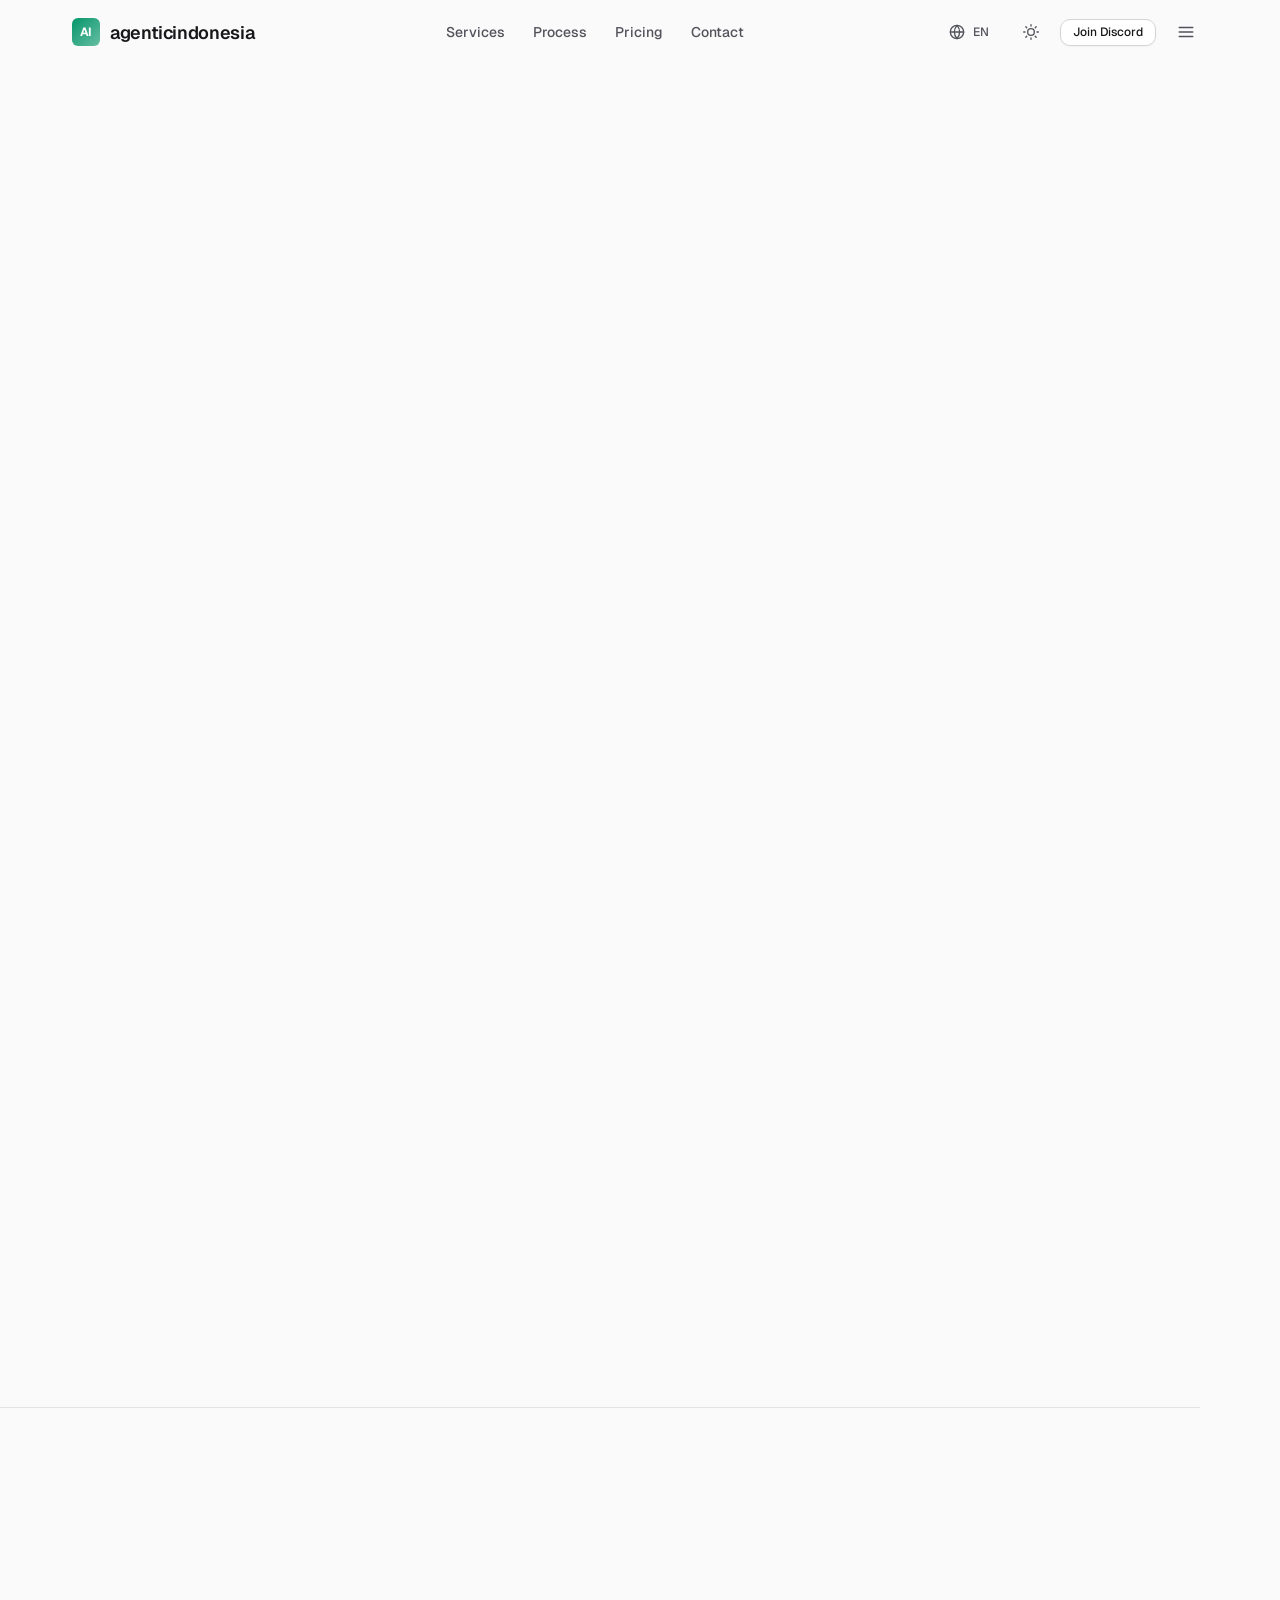
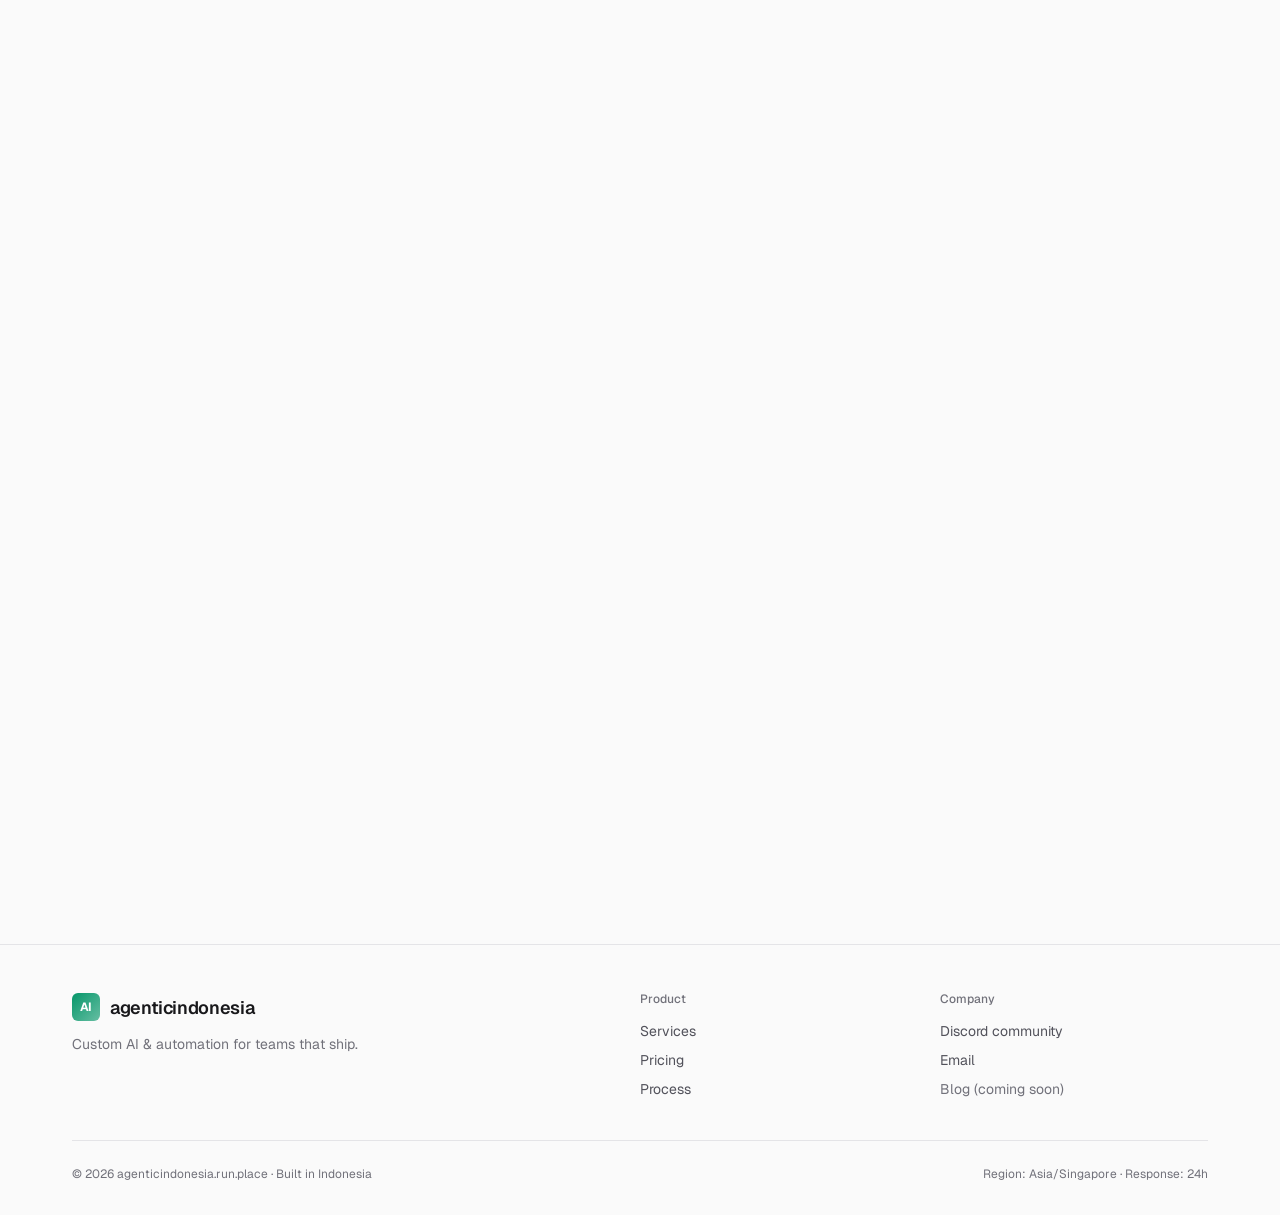
==== commit e301d3be: "fix: adjust animation intensity and enforce dark theme" ====
--- a/prototype_v2/index.html
+++ b/prototype_v2/index.html
@@ -1,5 +1,5 @@
 <!DOCTYPE html>
-<html lang="en" data-theme="light">
+<html lang="en" data-theme="dark">
 <head>
   <meta charset="UTF-8" />
   <meta name="viewport" content="width=device-width, initial-scale=1.0" />
--- a/prototype_v2/css/theme.css
+++ b/prototype_v2/css/theme.css
@@ -738,8 +738,8 @@
   position: fixed;
   inset: 0;
   z-index: -2;
-  background: radial-gradient(circle at 10% 40%, rgba(16, 185, 129, 0.05), transparent 45%),
-              radial-gradient(circle at 90% 60%, rgba(5, 150, 105, 0.03), transparent 45%);
+  background: radial-gradient(circle at 10% 40%, rgba(16, 185, 129, 0.15), transparent 45%),
+              radial-gradient(circle at 90% 60%, rgba(5, 150, 105, 0.10), transparent 45%);
   filter: blur(80px);
   animation: mesh-flow 12s cubic-bezier(0.4, 0, 0.2, 1) infinite alternate;
   pointer-events: none;
@@ -765,7 +765,13 @@
 }
 
 /* Base Reveal Class (Staggered Entrance) */
-.reveal {
+.reveal, .section, .hero__inner > div, .card, .faq details {
+  opacity: 0;
+  transform: translateY(20px) scale(0.98);
+  transition: opacity 800ms cubic-bezier(0.23, 1, 0.32, 1), transform 800ms cubic-bezier(0.23, 1, 0.32, 1);
+  will-change: opacity, transform;
+}
+.reveal-init {
   opacity: 0;
   transform: translateY(16px) scale(0.98);
   transition: opacity 600ms cubic-bezier(0.23, 1, 0.32, 1), transform 600ms cubic-bezier(0.23, 1, 0.32, 1);
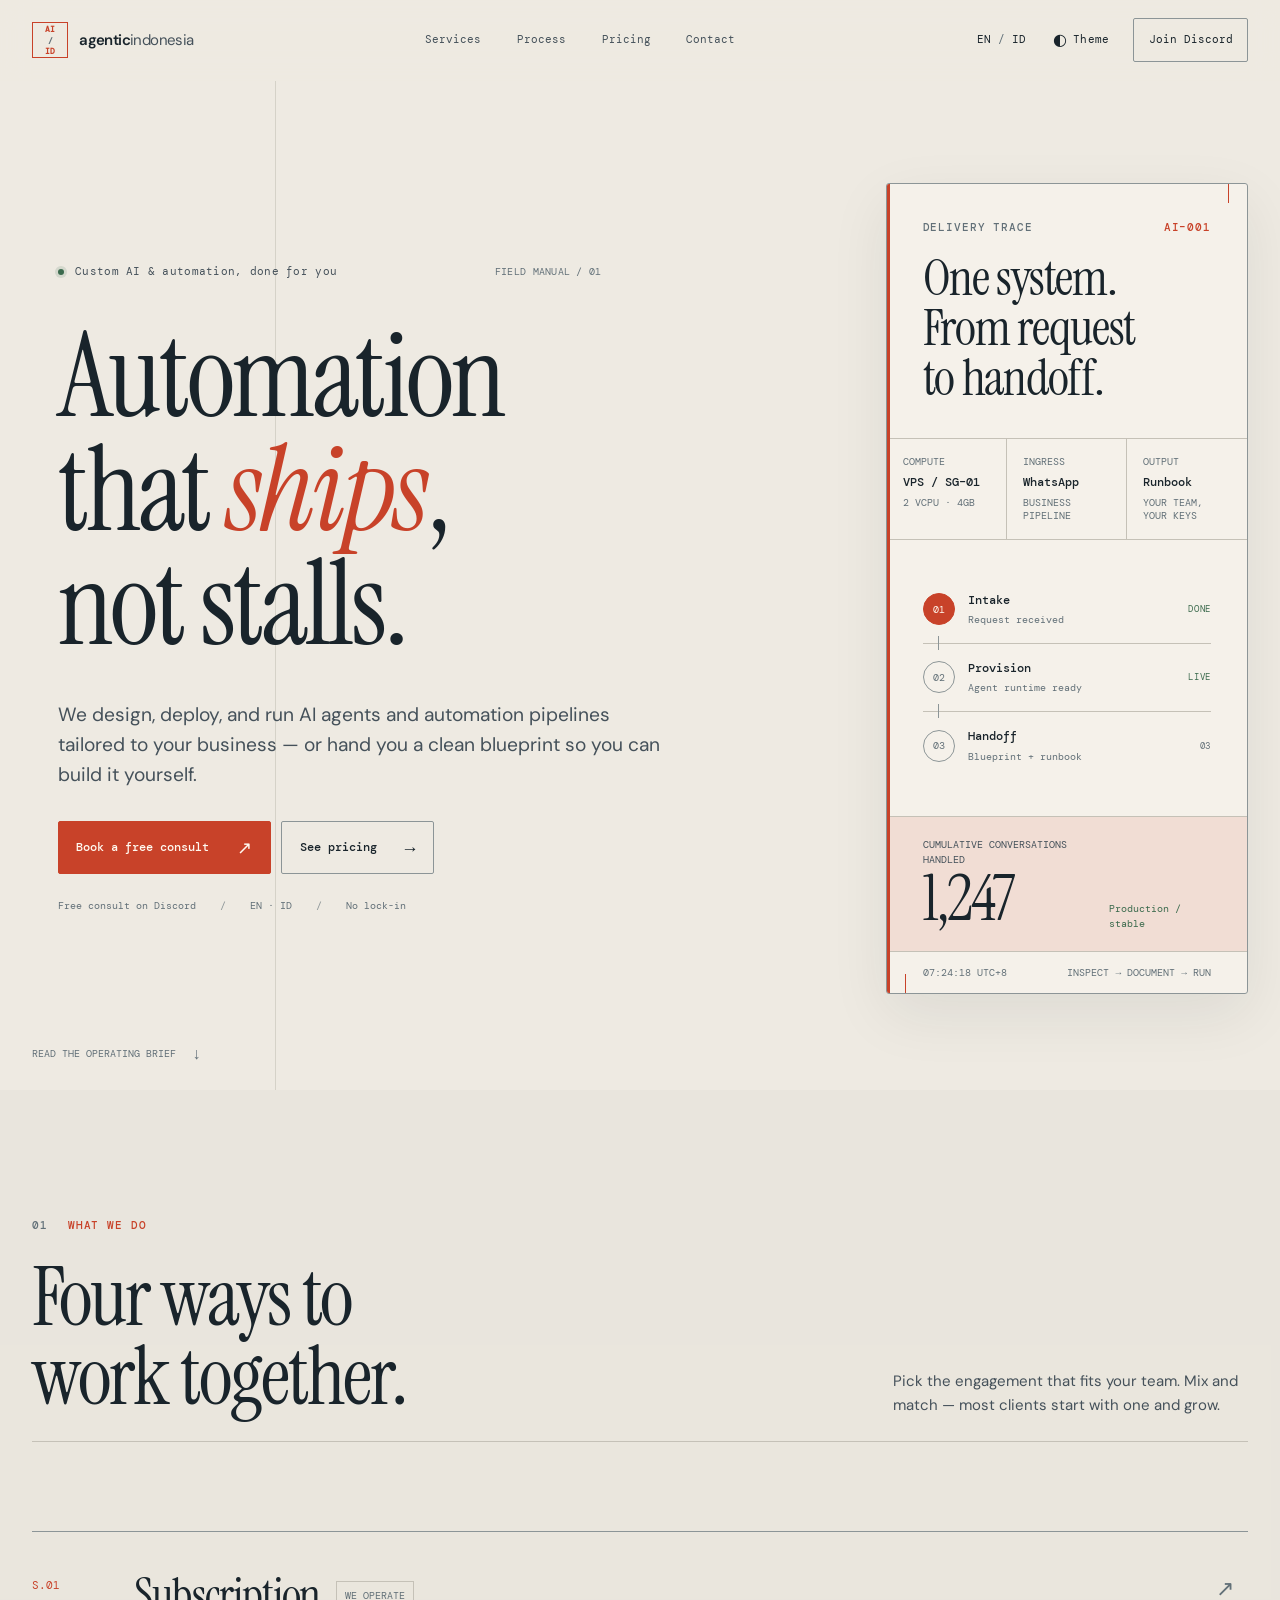
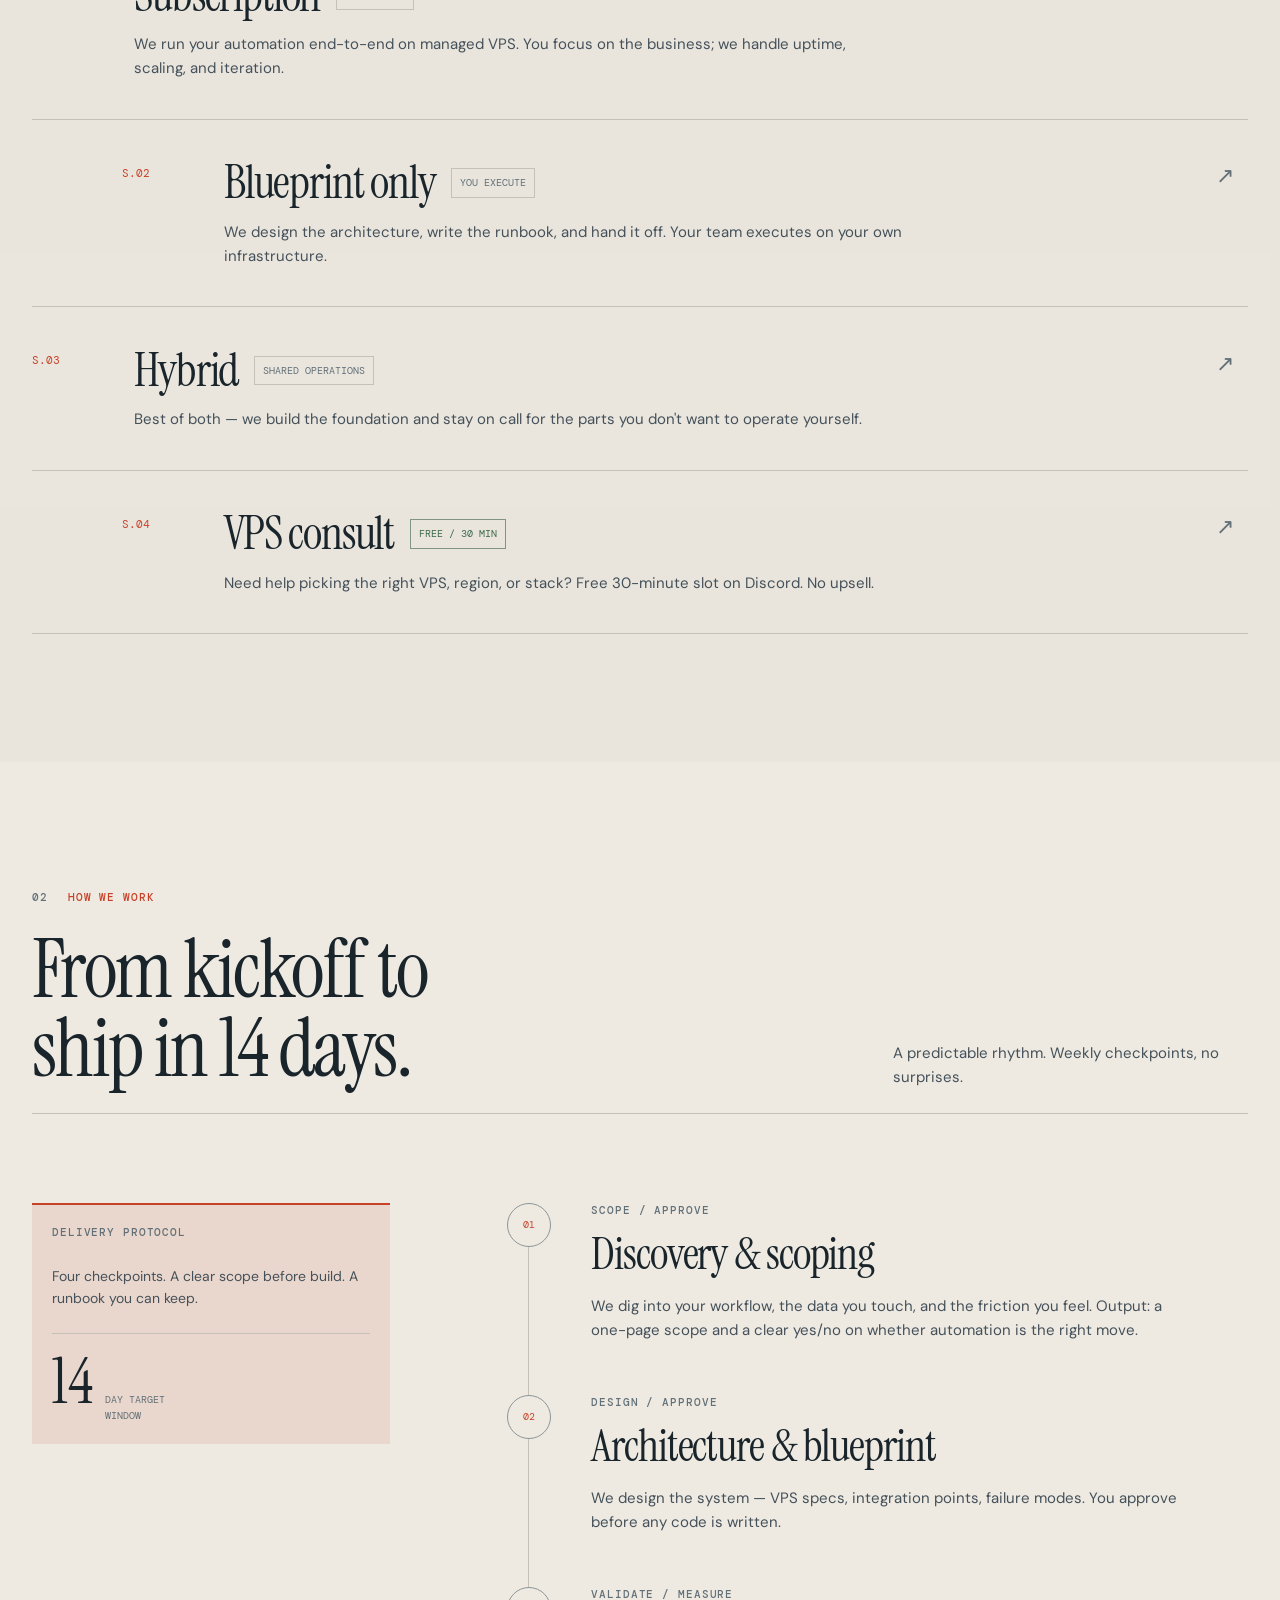
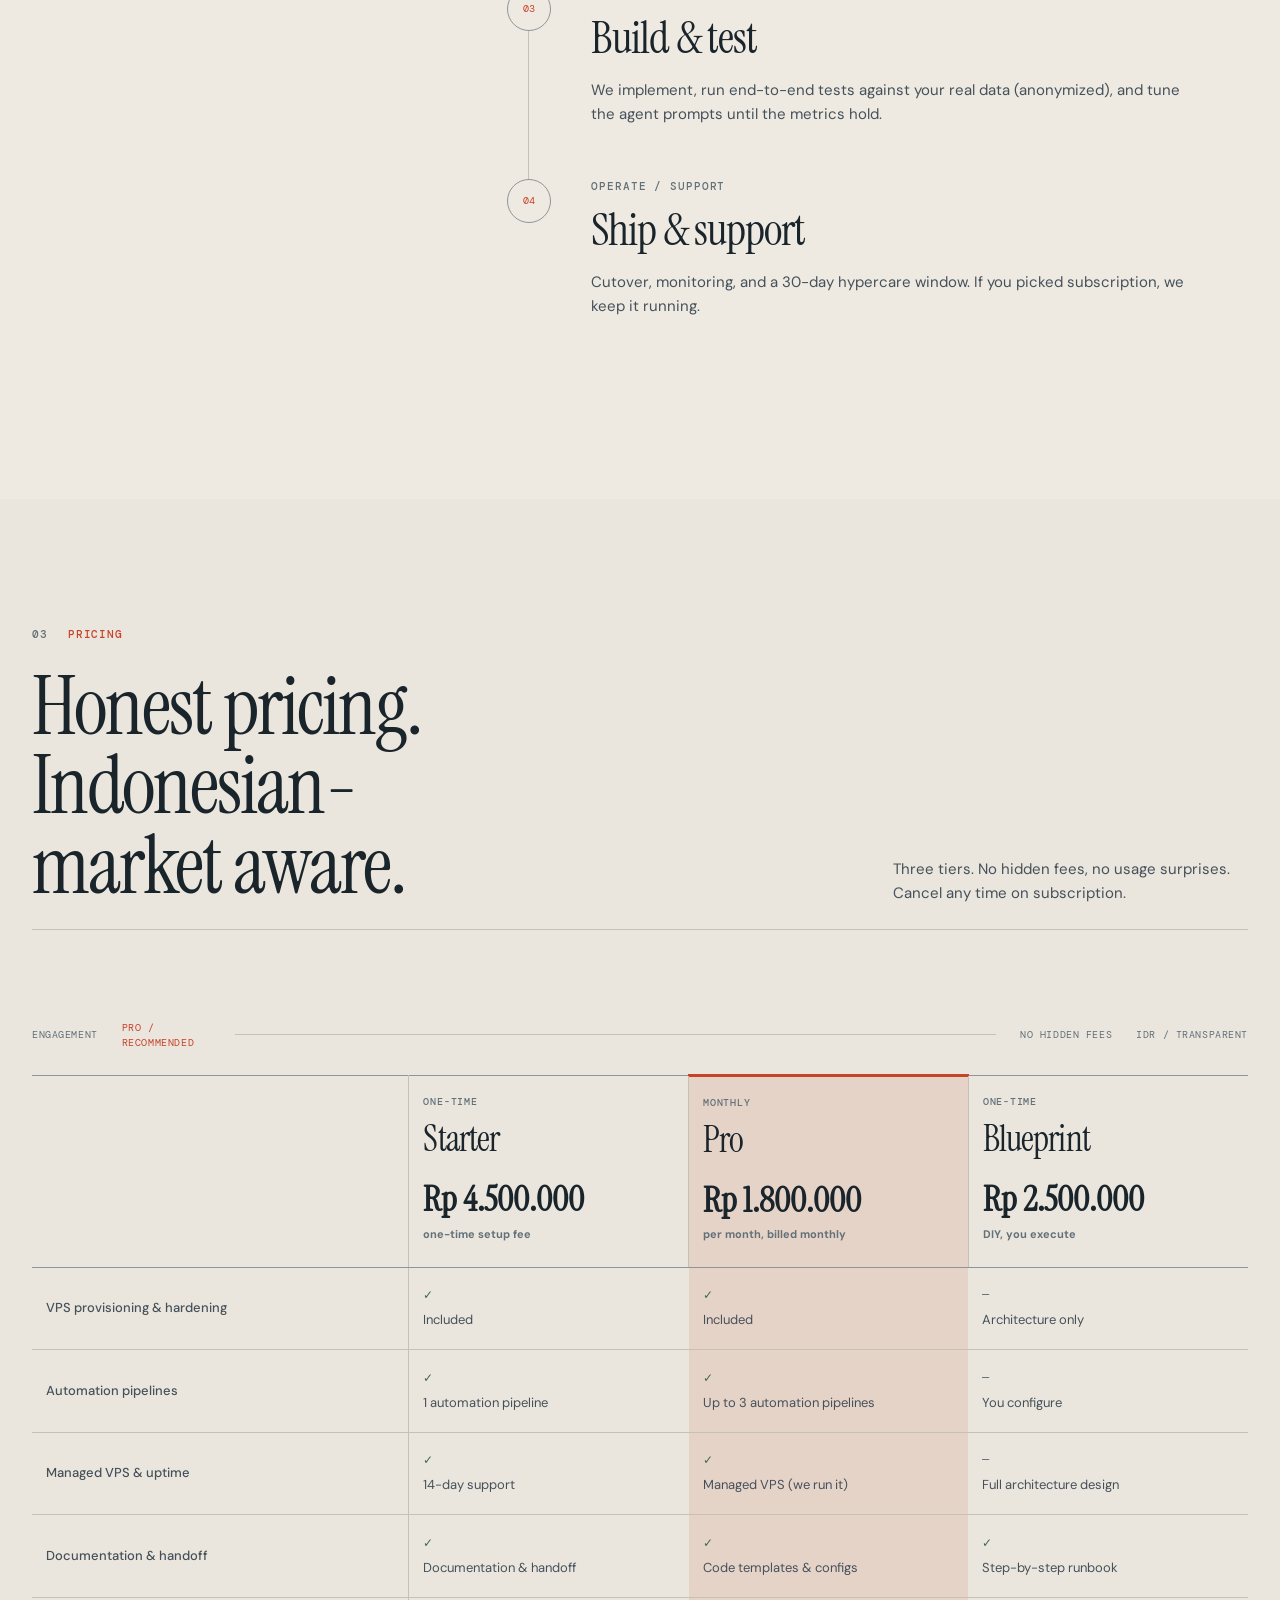
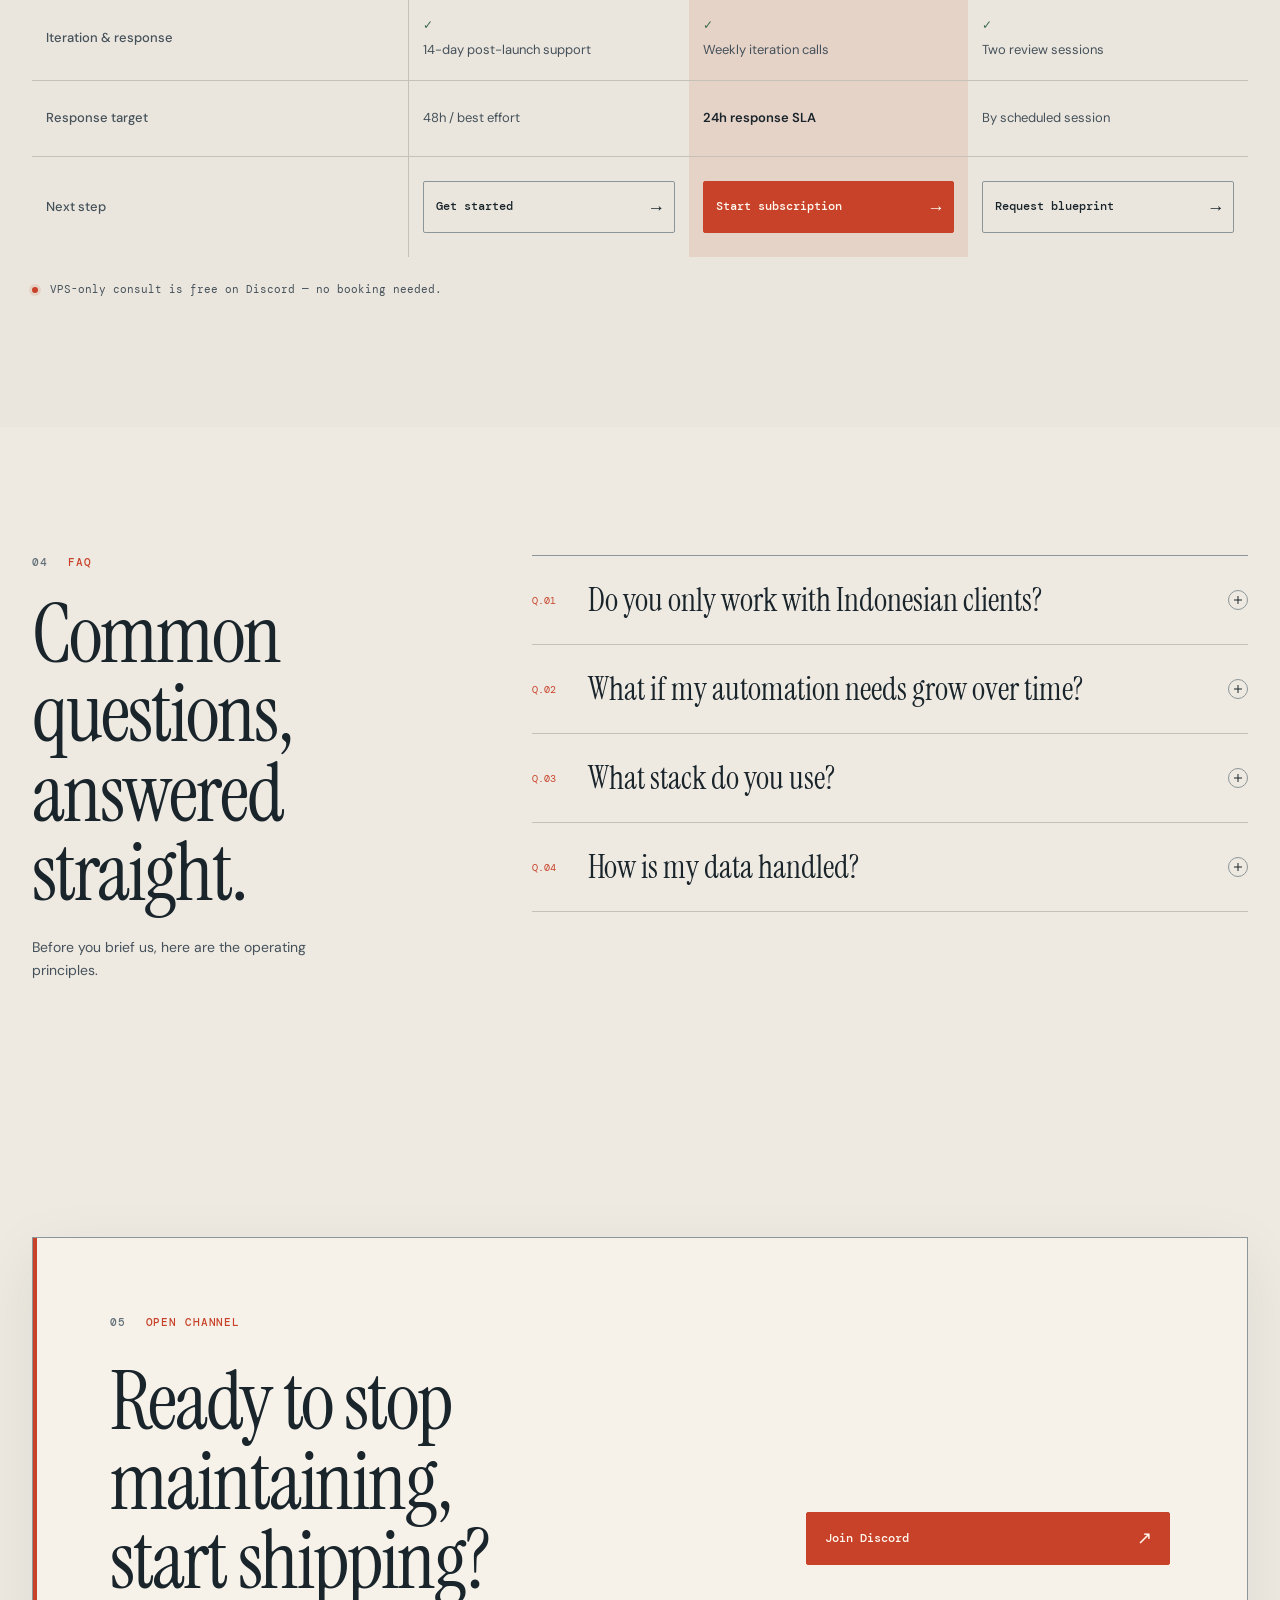
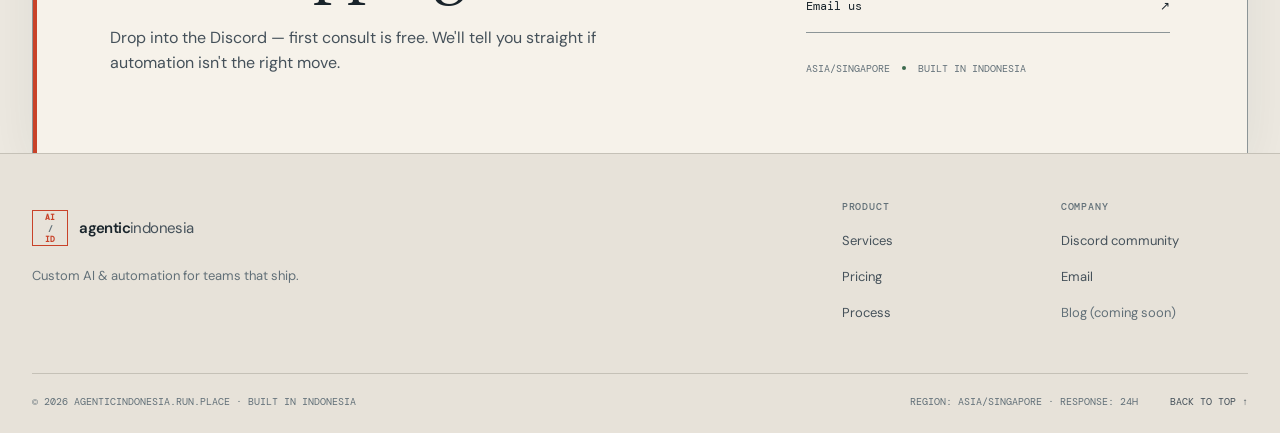
==== commit 51a9fea1: "v2: Premium redesign - anti-AI-slop, dark/light theme, animations, Instrument Serif + DM Sans typogr" ====
--- a/prototype_v2/index.html
+++ b/prototype_v2/index.html
@@ -1,394 +1,409 @@
-<!DOCTYPE html>
+<!doctype html>
 <html lang="en" data-theme="dark">
 <head>
-  <meta charset="UTF-8" />
-  <meta name="viewport" content="width=device-width, initial-scale=1.0" />
-  <meta name="theme-color" content="#fafafa" media="(prefers-color-scheme: light)" />
-  <meta name="theme-color" content="#09090b" media="(prefers-color-scheme: dark)" />
-  <meta name="description" content="Custom AI automation, VPS setup, and execution blueprints for Indonesian teams." />
-  <meta property="og:title" content="agenticindonesia.run.place" />
-  <meta property="og:description" content="Custom AI automation, VPS setup, and execution blueprints. Free Discord consultation." />
-  <meta property="og:type" content="website" />
-
+  <meta charset="utf-8">
+  <meta name="viewport" content="width=device-width, initial-scale=1">
+  <meta name="description" content="Custom AI automation, VPS setup, and execution blueprints for Indonesian teams. Free Discord consultation.">
+  <meta name="theme-color" content="#111a23">
+  <meta name="color-scheme" content="dark light">
+  <meta property="og:title" content="agenticindonesia.run.place — Automation that ships, not stalls">
+  <meta property="og:description" content="Custom AI automation, VPS setup, and execution blueprints for Indonesian teams. Free Discord consultation.">
+  <meta property="og:type" content="website">
+  <meta property="og:url" content="https://agenticindonesia.run.place/">
   <title>agenticindonesia.run.place — Automation that ships, not stalls</title>
-
-  <!-- Geist + Geist Mono via Vercel CDN -->
-  <link rel="preconnect" href="https://fonts.googleapis.com" />
-  <link rel="preconnect" href="https://fonts.gstatic.com" crossorigin />
-  <link href="https://fonts.googleapis.com/css2?family=Geist:wght@400;500;600;700&family=Geist+Mono:wght@400;500&display=swap" rel="stylesheet" />
-
-  <link rel="stylesheet" href="css/theme.css" />
+  <link rel="preconnect" href="https://fonts.googleapis.com">
+  <link rel="preconnect" href="https://fonts.gstatic.com" crossorigin>
+  <link href="https://fonts.googleapis.com/css2?family=DM+Mono:wght@400;500;600&family=DM+Sans:wght@400;500;600;700&family=Instrument+Serif:ital@0;1&display=swap" rel="stylesheet">
+  <link rel="stylesheet" href="css/theme.css">
+  <link rel="stylesheet" href="css/animations.css">
 </head>
 <body>
-  <div class="bg-mesh"></div>
-  <div class="noise-overlay"></div>
-  <a class="skip-link" href="#main">Skip to content</a>
-
-  <!-- ============================================
-       NAV
-       ============================================ -->
-  <header class="nav" role="banner">
-    <div class="container nav__inner">
-      <a href="/" class="nav__brand" aria-label="agenticindonesia home">
-        <span class="nav__brand-mark" aria-hidden="true">AI</span>
-        <span>agenticindonesia</span>
+  <a class="skip-link" href="#main" data-i18n="a11y.skip">Skip to content</a>
+  <div class="page-field" aria-hidden="true"></div>
+  <div class="noise" aria-hidden="true"></div>
+  <p class="visually-hidden" id="page-status" role="status" aria-live="polite" aria-atomic="true"></p>
+
+  <header class="site-header" id="top" data-site-header>
+    <div class="shell header-inner">
+      <a class="wordmark" href="#top" aria-label="agenticindonesia — back to top">
+        <span class="wordmark-mark" aria-hidden="true">AI<span>/</span>ID</span>
+        <span class="wordmark-name">agentic<span>indonesia</span></span>
       </a>
-
-      <nav aria-label="Primary">
-        <ul class="nav__links">
+      <nav class="desktop-nav" aria-label="Primary navigation">
+        <ul>
           <li><a href="#services" data-i18n="nav.services">Services</a></li>
           <li><a href="#process" data-i18n="nav.process">Process</a></li>
           <li><a href="#pricing" data-i18n="nav.pricing">Pricing</a></li>
           <li><a href="#contact" data-i18n="nav.contact">Contact</a></li>
         </ul>
       </nav>
-
-      <div class="nav__actions">
-        <button class="btn btn--ghost btn--sm" data-lang-toggle aria-label="Toggle language">
-          <svg width="16" height="16" viewBox="0 0 24 24" fill="none" stroke="currentColor" stroke-width="2" stroke-linecap="round" stroke-linejoin="round" aria-hidden="true"><circle cx="12" cy="12" r="10"/><path d="M2 12h20"/><path d="M12 2a15.3 15.3 0 0 1 4 10 15.3 15.3 0 0 1-4 10 15.3 15.3 0 0 1-4-10 15.3 15.3 0 0 1 4-10z"/></svg>
-          <span data-lang-label>EN</span>
+      <div class="header-controls">
+        <button class="utility-button" type="button" data-lang-toggle aria-label="Switch language" data-i18n-aria="switch.lang">
+          <span data-lang-label>EN</span><span class="utility-slash" aria-hidden="true">/</span><span>ID</span>
         </button>
-        <button class="btn btn--ghost btn--sm" data-theme-toggle aria-label="Toggle theme">
-          <svg class="theme-icon-light" width="16" height="16" viewBox="0 0 24 24" fill="none" stroke="currentColor" stroke-width="2" stroke-linecap="round" stroke-linejoin="round" aria-hidden="true"><circle cx="12" cy="12" r="5"/><line x1="12" y1="1" x2="12" y2="3"/><line x1="12" y1="21" x2="12" y2="23"/><line x1="4.22" y1="4.22" x2="5.64" y2="5.64"/><line x1="18.36" y1="18.36" x2="19.78" y2="19.78"/><line x1="1" y1="12" x2="3" y2="12"/><line x1="21" y1="12" x2="23" y2="12"/><line x1="4.22" y1="19.78" x2="5.64" y2="18.36"/><line x1="18.36" y1="5.64" x2="19.78" y2="4.22"/></svg>
+        <button class="utility-button theme-button" type="button" data-theme-toggle aria-label="Switch to light theme" data-i18n-aria="switch.theme">
+          <span class="theme-symbol" aria-hidden="true">◐</span><span class="utility-word" data-i18n="switch.theme.word">Theme</span>
         </button>
-        <a class="btn btn--secondary btn--sm hidden md:flex" href="https://discord.gg/" target="_blank" rel="noopener noreferrer" data-i18n="nav.discord">Join Discord</a>
-        <button class="btn btn--ghost btn--sm" data-nav-toggle aria-expanded="false" aria-label="Menu">
-          <svg width="18" height="18" viewBox="0 0 24 24" fill="none" stroke="currentColor" stroke-width="2" stroke-linecap="round" stroke-linejoin="round" aria-hidden="true"><line x1="3" y1="6" x2="21" y2="6"/><line x1="3" y1="12" x2="21" y2="12"/><line x1="3" y1="18" x2="21" y2="18"/></svg>
+        <a class="header-cta" href="https://discord.gg/" target="_blank" rel="noopener noreferrer" data-i18n="nav.discord">Join Discord <span aria-hidden="true">↗</span></a>
+        <button class="menu-button" type="button" data-nav-toggle aria-controls="mobile-navigation" aria-expanded="false" aria-label="Open navigation menu" data-i18n-aria="nav.menu">
+          <span class="menu-label" data-i18n="nav.menu">Menu</span>
+          <span class="menu-icon" aria-hidden="true"><i></i><i></i></span>
         </button>
       </div>
     </div>
-
-    <!-- Mobile menu -->
-    <div class="container" data-nav-menu hidden style="display:none;">
-      <ul style="list-style:none;padding:0 0 1rem;display:flex;flex-direction:column;gap:.75rem;">
-        <li><a href="#services" data-i18n="nav.services">Services</a></li>
-        <li><a href="#process" data-i18n="nav.process">Process</a></li>
-        <li><a href="#pricing" data-i18n="nav.pricing">Pricing</a></li>
-        <li><a href="#contact" data-i18n="nav.contact">Contact</a></li>
-        <li><a class="btn btn--secondary btn--sm" href="https://discord.gg/" target="_blank" rel="noopener noreferrer" data-i18n="nav.discord">Join Discord</a></li>
-      </ul>
-    </div>
+    <nav class="mobile-nav" id="mobile-navigation" aria-label="Mobile navigation" data-nav-menu hidden>
+      <div class="shell mobile-nav-inner">
+        <ol>
+          <li><a href="#services" data-i18n="nav.services">Services <span aria-hidden="true">01</span></a></li>
+          <li><a href="#process" data-i18n="nav.process">Process <span aria-hidden="true">02</span></a></li>
+          <li><a href="#pricing" data-i18n="nav.pricing">Pricing <span aria-hidden="true">03</span></a></li>
+          <li><a href="#contact" data-i18n="nav.contact">Contact <span aria-hidden="true">04</span></a></li>
+        </ol>
+        <a class="text-link" href="https://discord.gg/" target="_blank" rel="noopener noreferrer"><span data-i18n="nav.discord">Join Discord</span><span aria-hidden="true">↗</span></a>
+      </div>
+    </nav>
   </header>
 
-  <main id="main">
-    <!-- ============================================
-         HERO
-         ============================================ -->
-    <section class="hero">
-      <div class="container">
-        <div class="hero__inner">
+  <main id="main" tabindex="-1">
+    <section class="hero shell" aria-labelledby="hero-title">
+      <div class="hero-copy page-load">
+        <p class="hero-kicker"><span class="status-dot" aria-hidden="true"></span><span data-i18n="hero.eyebrow">Custom AI &amp; automation, done for you</span><span class="hero-edition" data-i18n="hero.edition">Field manual / 01</span></p>
+        <h1 id="hero-title" data-i18n="hero.title">Automation that <em>ships</em>, not stalls.</h1>
+        <p class="hero-intro" data-i18n="hero.sub">We design, deploy, and run AI agents and automation pipelines tailored to your business — or hand you a clean blueprint so you can build it yourself.</p>
+        <div class="hero-actions">
+          <a class="button button-primary" href="#contact"><span data-i18n="hero.cta.primary">Book a free consult</span><span class="button-arrow" aria-hidden="true">↗</span></a>
+          <a class="button button-secondary" href="#pricing"><span data-i18n="hero.cta.secondary">See pricing</span><span class="button-arrow" aria-hidden="true">→</span></a>
+        </div>
+        <ul class="hero-meta" aria-label="Service commitments">
+          <li data-i18n="hero.meta.a">Free consult on Discord</li>
+          <li data-i18n="hero.meta.b">EN · ID</li>
+          <li data-i18n="hero.meta.c">No lock-in</li>
+        </ul>
+      </div>
+
+      <aside class="delivery-trace page-load" aria-labelledby="trace-title">
+        <div class="trace-corner trace-corner-top" aria-hidden="true"></div>
+        <div class="trace-corner trace-corner-bottom" aria-hidden="true"></div>
+        <div class="trace-header">
+          <p class="micro-label"><span data-i18n="trace.label">Delivery trace</span><span class="trace-id">AI–001</span></p>
+          <h2 id="trace-title" data-i18n="trace.title">One system. From request to handoff.</h2>
+        </div>
+        <div class="trace-specs">
+          <div><span data-i18n="trace.spec.1.label">Compute</span><strong data-i18n="trace.spec.1.value">VPS / SG–01</strong><small>2 vCPU · 4GB</small></div>
+          <div><span data-i18n="trace.spec.2.label">Ingress</span><strong>WhatsApp</strong><small>business pipeline</small></div>
+          <div><span data-i18n="trace.spec.3.label">Output</span><strong>Runbook</strong><small>your team, your keys</small></div>
+        </div>
+        <div class="trace-flow" aria-label="Deployment sequence">
+          <div class="trace-node trace-node-active">
+            <span class="node-mark" aria-hidden="true">01</span>
+            <div><strong data-i18n="trace.node.1.title">Intake</strong><small data-i18n="trace.node.1.body">Request received</small></div>
+            <span class="node-state" data-i18n="trace.state.done">DONE</span>
+          </div>
+          <div class="trace-node">
+            <span class="node-mark" aria-hidden="true">02</span>
+            <div><strong data-i18n="trace.node.2.title">Provision</strong><small data-i18n="trace.node.2.body">Agent runtime ready</small></div>
+            <span class="node-state" data-i18n="trace.state.live">LIVE</span>
+          </div>
+          <div class="trace-node">
+            <span class="node-mark" aria-hidden="true">03</span>
+            <div><strong data-i18n="trace.node.3.title">Handoff</strong><small data-i18n="trace.node.3.body">Blueprint + runbook</small></div>
+            <span class="node-state">03</span>
+          </div>
+        </div>
+        <div class="trace-readout">
+          <div><span class="readout-label" data-i18n="trace.readout.label">Cumulative conversations handled</span><strong>1,247</strong></div>
+          <span class="readout-trend" data-i18n="trace.readout.status">Production / stable</span>
+        </div>
+        <div class="trace-footer">
+          <span>07:24:18 UTC+8</span>
+          <span data-i18n="trace.footer">inspect → document → run</span>
+        </div>
+      </aside>
+      <a class="hero-scroll" href="#services"><span data-i18n="hero.scroll">Read the operating brief</span><span aria-hidden="true">↓</span></a>
+    </section>
+
+    <section class="section services" id="services" aria-labelledby="services-title">
+      <div class="shell">
+        <header class="section-heading page-load">
           <div>
-            <span class="badge badge--accent">
-              <span style="width:6px;height:6px;border-radius:50%;background:var(--accent);display:inline-block;"></span>
-              <span data-i18n="hero.eyebrow">Custom AI & automation, done for you</span>
-            </span>
-            <h1 class="hero__title" style="margin-top:1rem;" data-i18n="hero.title">Automation that <em>ships</em>, not stalls.</h1>
-            <p class="hero__sub" data-i18n="hero.sub">We design, deploy, and run AI agents and automation pipelines tailored to your business — or hand you a clean blueprint so you can build it yourself.</p>
-            <div class="hero__cta">
-              <a class="btn btn--primary btn--lg" href="#contact" data-i18n="hero.cta.primary">Book a free consult</a>
-              <a class="btn btn--secondary btn--lg" href="#pricing" data-i18n="hero.cta.secondary">See pricing</a>
+            <p class="eyebrow"><span data-i18n="section.number.01">01</span><span data-i18n="services.eyebrow">What we do</span></p>
+            <h2 id="services-title" data-i18n="services.title">Four ways to work together.</h2>
+          </div>
+          <p class="section-note" data-i18n="services.sub">Pick the engagement that fits your team. Mix and match — most clients start with one and grow.</p>
+        </header>
+        <div class="service-ledger" role="list" aria-label="Service engagements">
+          <article class="service-row reveal" role="listitem">
+            <p class="service-index">S.01</p>
+            <div class="service-main">
+              <div class="service-title-row">
+                <h3 data-i18n="services.s1.title">Subscription</h3>
+                <span class="service-mode" data-i18n="services.s1.mode">We operate</span>
+              </div>
+              <p data-i18n="services.s1.body">We run your automation end-to-end on managed VPS. You focus on the business; we handle uptime, scaling, and iteration.</p>
             </div>
-            <div class="hero__meta">
-              <span>
-                <svg width="14" height="14" viewBox="0 0 24 24" fill="none" stroke="currentColor" stroke-width="2" stroke-linecap="round" stroke-linejoin="round" aria-hidden="true"><path d="M22 11.08V12a10 10 0 1 1-5.93-9.14"/><polyline points="22 4 12 14.01 9 11.01"/></svg>
-                <span data-i18n="hero.meta.a">Free consult on Discord</span>
-              </span>
-              <span>
-                <svg width="14" height="14" viewBox="0 0 24 24" fill="none" stroke="currentColor" stroke-width="2" stroke-linecap="round" stroke-linejoin="round" aria-hidden="true"><circle cx="12" cy="12" r="10"/><path d="M2 12h20"/></svg>
-                <span data-i18n="hero.meta.b">EN · ID</span>
-              </span>
-              <span>
-                <svg width="14" height="14" viewBox="0 0 24 24" fill="none" stroke="currentColor" stroke-width="2" stroke-linecap="round" stroke-linejoin="round" aria-hidden="true"><rect x="3" y="11" width="18" height="11" rx="2" ry="2"/><path d="M7 11V7a5 5 0 0 1 10 0v4"/></svg>
-                <span data-i18n="hero.meta.c">No lock-in</span>
-              </span>
+            <span class="service-arrow" aria-hidden="true">↗</span>
+          </article>
+          <article class="service-row service-row-offset" role="listitem">
+            <p class="service-index">S.02</p>
+            <div class="service-main">
+              <div class="service-title-row">
+                <h3 data-i18n="services.s2.title">Blueprint only</h3>
+                <span class="service-mode" data-i18n="services.s2.mode">You execute</span>
+              </div>
+              <p data-i18n="services.s2.body">We design the architecture, write the runbook, and hand it off. Your team executes on your own infrastructure.</p>
             </div>
-          </div>
-
-          <!-- Terminal mockup -->
-          <div class="terminal" aria-hidden="true">
-            <div class="terminal__bar">
-              <span class="terminal__dot"></span>
-              <span class="terminal__dot"></span>
-              <span class="terminal__dot"></span>
-              <span class="terminal__title" data-i18n="terminal.title">agenticindonesia — ~/</span>
+            <span class="service-arrow" aria-hidden="true">↗</span>
+          </article>
+          <article class="service-row" role="listitem">
+            <p class="service-index">S.03</p>
+            <div class="service-main">
+              <div class="service-title-row">
+                <h3 data-i18n="services.s3.title">Hybrid</h3>
+                <span class="service-mode" data-i18n="services.s3.mode">Shared operations</span>
+              </div>
+              <p data-i18n="services.s3.body">Best of both — we build the foundation and stay on call for the parts you don't want to operate yourself.</p>
             </div>
-            <div class="terminal__body">
-              <div><span class="prompt" data-i18n="terminal.prompt.1">$ deploy automation/chat-bot.yml</span></div>
-              <div><span class="comment" data-i18n="terminal.comment.1"># provisioning VPS (Singapore, 2 vCPU, 4GB)…</span></div>
-              <div><span class="output" data-i18n="terminal.output.1">✓ VPS ready · 142s</span></div>
-              <div style="margin-top:.5rem;"><span class="prompt" data-i18n="terminal.prompt.2">$ link client-whatsapp --tier hybrid</span></div>
-              <div><span class="output" data-i18n="terminal.output.2">✓ blueprint synced · runbook published</span></div>
-              <div style="margin-top:.5rem;"><span class="prompt" data-i18n="terminal.prompt.3">$ ship</span></div>
-              <div><span class="output" data-i18n="terminal.output.3">✓ live · 1,247 conversations handled</span></div>
+            <span class="service-arrow" aria-hidden="true">↗</span>
+          </article>
+          <article class="service-row service-row-offset" role="listitem">
+            <p class="service-index">S.04</p>
+            <div class="service-main">
+              <div class="service-title-row">
+                <h3 data-i18n="services.s4.title">VPS consult</h3>
+                <span class="service-mode service-mode-free" data-i18n="services.s4.mode">Free / 30 min</span>
+              </div>
+              <p data-i18n="services.s4.body">Need help picking the right VPS, region, or stack? Free 30-minute slot on Discord. No upsell.</p>
             </div>
-          </div>
-        </div>
-      </div>
-    </section>
-
-    <!-- ============================================
-         SERVICES
-         ============================================ -->
-    <section id="services" class="section">
-      <div class="container">
-        <div class="stack stack-lg">
-          <div style="max-width:48rem;">
-            <span class="eyebrow" data-i18n="services.eyebrow">What we do</span>
-            <h2 data-i18n="services.title">Three ways we work together.</h2>
-            <p class="lead" data-i18n="services.sub">Pick the engagement that fits your team. Mix and match — most clients start with one and grow.</p>
-          </div>
-
-          <div class="grid grid-3">
-            <article class="card">
-              <div class="card__icon">
-                <svg width="20" height="20" viewBox="0 0 24 24" fill="none" stroke="currentColor" stroke-width="2" stroke-linecap="round" stroke-linejoin="round" aria-hidden="true"><path d="M21 12V7H5a2 2 0 0 1 0-4h14v4"/><path d="M3 5v14a2 2 0 0 0 2 2h16v-5"/><path d="M18 12a2 2 0 0 0 0 4h4v-4Z"/></svg>
-              </div>
-              <h3 class="card__title" data-i18n="services.s1.title">Subscription</h3>
-              <p class="card__body" data-i18n="services.s1.body">We run your automation end-to-end on managed VPS. You focus on the business; we handle uptime, scaling, and iteration.</p>
-            </article>
-
-            <article class="card">
-              <div class="card__icon">
-                <svg width="20" height="20" viewBox="0 0 24 24" fill="none" stroke="currentColor" stroke-width="2" stroke-linecap="round" stroke-linejoin="round" aria-hidden="true"><path d="M14 2H6a2 2 0 0 0-2 2v16a2 2 0 0 0 2 2h12a2 2 0 0 0 2-2V8z"/><polyline points="14 2 14 8 20 8"/><line x1="9" y1="13" x2="15" y2="13"/><line x1="9" y1="17" x2="15" y2="17"/></svg>
-              </div>
-              <h3 class="card__title" data-i18n="services.s2.title">Blueprint only</h3>
-              <p class="card__body" data-i18n="services.s2.body">We design the architecture, write the runbook, and hand it off. Your team executes on your own infrastructure.</p>
-            </article>
-
-            <article class="card">
-              <div class="card__icon">
-                <svg width="20" height="20" viewBox="0 0 24 24" fill="none" stroke="currentColor" stroke-width="2" stroke-linecap="round" stroke-linejoin="round" aria-hidden="true"><circle cx="12" cy="12" r="3"/><circle cx="12" cy="12" r="9"/><path d="M12 3v18"/><path d="M3 12h18"/></svg>
-              </div>
-              <h3 class="card__title" data-i18n="services.s3.title">Hybrid</h3>
-              <p class="card__body" data-i18n="services.s3.body">Best of both — we build the foundation and stay on call for the parts you don't want to operate yourself.</p>
-            </article>
-
-            <article class="card" style="grid-column:1/-1;">
-              <div class="flex items-center gap-md" style="flex-wrap:wrap;">
-                <div class="card__icon" style="margin-bottom:0;flex-shrink:0;">
-                  <svg width="20" height="20" viewBox="0 0 24 24" fill="none" stroke="currentColor" stroke-width="2" stroke-linecap="round" stroke-linejoin="round" aria-hidden="true"><path d="M21 11.5a8.38 8.38 0 0 1-.9 3.8 8.5 8.5 0 0 1-7.6 4.7 8.38 8.38 0 0 1-3.8-.9L3 21l1.9-5.7a8.38 8.38 0 0 1-.9-3.8 8.5 8.5 0 0 1 4.7-7.6 8.38 8.38 0 0 1 3.8-.9h.5a8.48 8.48 0 0 1 8 8v.5z"/></svg>
-                </div>
-                <div style="flex:1;min-width:240px;">
-                  <h3 class="card__title" data-i18n="services.s4.title">VPS consult</h3>
-                  <p class="card__body" data-i18n="services.s4.body">Need help picking the right VPS, region, or stack? Free 30-minute slot on Discord. No upsell.</p>
-                </div>
-              </div>
-            </article>
-          </div>
-        </div>
-      </div>
-    </section>
-
-    <hr class="divider container" />
-
-    <!-- ============================================
-         PROCESS
-         ============================================ -->
-    <section id="process" class="section">
-      <div class="container">
-        <div class="stack stack-lg">
-          <div style="max-width:48rem;">
-            <span class="eyebrow" data-i18n="process.eyebrow">How we work</span>
-            <h2 data-i18n="process.title">From kickoff to ship in 14 days.</h2>
-            <p class="lead" data-i18n="process.sub">A predictable rhythm. Weekly checkpoints, no surprises.</p>
-          </div>
-
-          <div style="max-width:48rem;">
-            <div class="process-step">
-              <div class="process-step__num">01</div>
-              <div>
-                <h3 class="process-step__title" data-i18n="process.p1.title">Discovery & scoping</h3>
-                <p class="process-step__body" data-i18n="process.p1.body">We dig into your workflow, the data you touch, and the friction you feel. Output: a one-page scope and a clear yes/no on whether automation is the right move.</p>
-              </div>
-            </div>
-            <div class="process-step">
-              <div class="process-step__num">02</div>
-              <div>
-                <h3 class="process-step__title" data-i18n="process.p2.title">Architecture & blueprint</h3>
-                <p class="process-step__body" data-i18n="process.p2.body">We design the system — VPS specs, integration points, failure modes. You approve before any code is written.</p>
-              </div>
-            </div>
-            <div class="process-step">
-              <div class="process-step__num">03</div>
-              <div>
-                <h3 class="process-step__title" data-i18n="process.p3.title">Build & test</h3>
-                <p class="process-step__body" data-i18n="process.p3.body">We implement, run end-to-end tests against your real data (anonymized), and tune the agent prompts until the metrics hold.</p>
-              </div>
-            </div>
-            <div class="process-step">
-              <div class="process-step__num">04</div>
-              <div>
-                <h3 class="process-step__title" data-i18n="process.p4.title">Ship & support</h3>
-                <p class="process-step__body" data-i18n="process.p4.body">Cutover, monitoring, and a 30-day hypercare window. If you picked subscription, we keep it running.</p>
-              </div>
-            </div>
-          </div>
-        </div>
-      </div>
-    </section>
-
-    <hr class="divider container" />
-
-    <!-- ============================================
-         PRICING
-         ============================================ -->
-    <section id="pricing" class="section">
-      <div class="container">
-        <div class="stack stack-lg">
-          <div style="max-width:48rem;">
-            <span class="eyebrow" data-i18n="pricing.eyebrow">Pricing</span>
-            <h2 data-i18n="pricing.title">Honest pricing. Indonesian-market aware.</h2>
-            <p class="lead" data-i18n="pricing.sub">Three tiers. No hidden fees, no usage surprises. Cancel any time on subscription.</p>
-          </div>
-
-          <div class="grid grid-3">
-            <!-- Starter -->
-            <article class="card card--pricing">
-              <span class="badge" data-i18n="pricing.p1.tag">One-time</span>
-              <h3 class="card__title" style="margin-top:.75rem;" data-i18n="pricing.p1.name">Starter</h3>
-              <div><span class="price" data-i18n="pricing.p1.price">Rp 4.500.000</span></div>
-              <div class="price-note" data-i18n="pricing.p1.note">one-time setup fee</div>
-              <ul>
-                <li><svg width="14" height="14" viewBox="0 0 24 24" fill="none" stroke="currentColor" stroke-width="2.5" stroke-linecap="round" stroke-linejoin="round" aria-hidden="true"><polyline points="20 6 9 17 4 12"/></svg><span data-i18n="pricing.p1.f1">VPS provisioning & hardening</span></li>
-                <li><svg width="14" height="14" viewBox="0 0 24 24" fill="none" stroke="currentColor" stroke-width="2.5" stroke-linecap="round" stroke-linejoin="round" aria-hidden="true"><polyline points="20 6 9 17 4 12"/></svg><span data-i18n="pricing.p1.f2">1 automation pipeline</span></li>
-                <li><svg width="14" height="14" viewBox="0 0 24 24" fill="none" stroke="currentColor" stroke-width="2.5" stroke-linecap="round" stroke-linejoin="round" aria-hidden="true"><polyline points="20 6 9 17 4 12"/></svg><span data-i18n="pricing.p1.f3">Documentation & handoff</span></li>
-                <li><svg width="14" height="14" viewBox="0 0 24 24" fill="none" stroke="currentColor" stroke-width="2.5" stroke-linecap="round" stroke-linejoin="round" aria-hidden="true"><polyline points="20 6 9 17 4 12"/></svg><span data-i18n="pricing.p1.f4">14-day post-launch support</span></li>
-              </ul>
-              <a href="#contact" class="btn btn--secondary mt-md" data-i18n="pricing.p1.cta">Get started</a>
-            </article>
-
-            <!-- Pro (featured) -->
-            <article class="card card--pricing featured">
-              <span class="badge badge--accent" data-i18n="pricing.p2.tag">Monthly</span>
-              <h3 class="card__title" style="margin-top:.75rem;" data-i18n="pricing.p2.name">Pro</h3>
-              <div><span class="price" data-i18n="pricing.p2.price">Rp 1.800.000</span><span class="price-unit">/bln</span></div>
-              <div class="price-note" data-i18n="pricing.p2.note">per month, billed monthly</div>
-              <ul>
-                <li><svg width="14" height="14" viewBox="0 0 24 24" fill="none" stroke="currentColor" stroke-width="2.5" stroke-linecap="round" stroke-linejoin="round" aria-hidden="true"><polyline points="20 6 9 17 4 12"/></svg><span data-i18n="pricing.p2.f1">Up to 3 automation pipelines</span></li>
-                <li><svg width="14" height="14" viewBox="0 0 24 24" fill="none" stroke="currentColor" stroke-width="2.5" stroke-linecap="round" stroke-linejoin="round" aria-hidden="true"><polyline points="20 6 9 17 4 12"/></svg><span data-i18n="pricing.p2.f2">Managed VPS (we run it)</span></li>
-                <li><svg width="14" height="14" viewBox="0 0 24 24" fill="none" stroke="currentColor" stroke-width="2.5" stroke-linecap="round" stroke-linejoin="round" aria-hidden="true"><polyline points="20 6 9 17 4 12"/></svg><span data-i18n="pricing.p2.f3">Weekly iteration calls</span></li>
-                <li><svg width="14" height="14" viewBox="0 0 24 24" fill="none" stroke="currentColor" stroke-width="2.5" stroke-linecap="round" stroke-linejoin="round" aria-hidden="true"><polyline points="20 6 9 17 4 12"/></svg><span data-i18n="pricing.p2.f4">24h response SLA</span></li>
-              </ul>
-              <a href="#contact" class="btn btn--primary mt-md" data-i18n="pricing.p2.cta">Start subscription</a>
-            </article>
-
-            <!-- Blueprint -->
-            <article class="card card--pricing">
-              <span class="badge" data-i18n="pricing.p3.tag">One-time</span>
-              <h3 class="card__title" style="margin-top:.75rem;" data-i18n="pricing.p3.name">Blueprint</h3>
-              <div><span class="price" data-i18n="pricing.p3.price">Rp 2.500.000</span></div>
-              <div class="price-note" data-i18n="pricing.p3.note">DIY, you execute</div>
-              <ul>
-                <li><svg width="14" height="14" viewBox="0 0 24 24" fill="none" stroke="currentColor" stroke-width="2.5" stroke-linecap="round" stroke-linejoin="round" aria-hidden="true"><polyline points="20 6 9 17 4 12"/></svg><span data-i18n="pricing.p3.f1">Full architecture design</span></li>
-                <li><svg width="14" height="14" viewBox="0 0 24 24" fill="none" stroke="currentColor" stroke-width="2.5" stroke-linecap="round" stroke-linejoin="round" aria-hidden="true"><polyline points="20 6 9 17 4 12"/></svg><span data-i18n="pricing.p3.f2">Step-by-step runbook</span></li>
-                <li><svg width="14" height="14" viewBox="0 0 24 24" fill="none" stroke="currentColor" stroke-width="2.5" stroke-linecap="round" stroke-linejoin="round" aria-hidden="true"><polyline points="20 6 9 17 4 12"/></svg><span data-i18n="pricing.p3.f3">Code templates & configs</span></li>
-                <li><svg width="14" height="14" viewBox="0 0 24 24" fill="none" stroke="currentColor" stroke-width="2.5" stroke-linecap="round" stroke-linejoin="round" aria-hidden="true"><polyline points="20 6 9 17 4 12"/></svg><span data-i18n="pricing.p3.f4">Two review sessions</span></li>
-              </ul>
-              <a href="#contact" class="btn btn--secondary mt-md" data-i18n="pricing.p3.cta">Request blueprint</a>
-            </article>
-          </div>
-
-          <p class="text-subtle" style="font-size:var(--text-sm);text-align:center;" data-i18n="pricing.p4.note">VPS-only consult is free on Discord — no booking needed.</p>
-        </div>
-      </div>
-    </section>
-
-    <hr class="divider container" />
-
-    <!-- ============================================
-         FAQ
-         ============================================ -->
-    <section class="section">
-      <div class="container">
-        <div style="max-width:48rem;margin-inline:auto;">
-          <div class="stack stack-lg">
-            <div>
-              <span class="eyebrow" data-i18n="faq.eyebrow">FAQ</span>
-              <h2 data-i18n="faq.title">Common questions, answered straight.</h2>
-            </div>
-
-            <div class="faq">
-              <details>
-                <summary data-i18n="faq.q1.q">Do you only work with Indonesian clients?</summary>
-                <p class="faq__answer" data-i18n="faq.q1.a">No. We work in English and Bahasa Indonesia.</p>
-              </details>
-              <details>
-                <summary data-i18n="faq.q2.q">What if my automation needs grow over time?</summary>
-                <p class="faq__answer" data-i18n="faq.q2.a">That's normal. Subscription tier can scale.</p>
-              </details>
-              <details>
-                <summary data-i18n="faq.q3.q">What stack do you use?</summary>
-                <p class="faq__answer" data-i18n="faq.q3.a">Pragmatically. We pick tools that fit the job.</p>
-              </details>
-              <details>
-                <summary data-i18n="faq.q4.q">How is my data handled?</summary>
-                <p class="faq__answer" data-i18n="faq.q4.a">We sign DPAs, never train on your data.</p>
-              </details>
-            </div>
-          </div>
-        </div>
-      </div>
-    </section>
-
-    <!-- ============================================
-         CTA
-         ============================================ -->
-    <section id="contact" class="section">
-      <div class="container">
-        <div style="max-width:48rem;margin-inline:auto;text-align:center;">
-          <div class="stack stack-md">
-            <h2 data-i18n="cta.title">Ready to stop maintaining, start shipping?</h2>
-            <p class="lead" style="margin-inline:auto;" data-i18n="cta.sub">Drop into the Discord — first consult is free.</p>
-            <div class="flex gap-md items-center justify-between" style="justify-content:center;flex-wrap:wrap;">
-              <a class="btn btn--primary btn--lg" href="https://discord.gg/" target="_blank" rel="noopener noreferrer" data-i18n="cta.primary">Join Discord</a>
-              <a class="btn btn--secondary btn--lg" href="mailto:hello@agenticindonesia.run.place" data-i18n="cta.secondary">Email us</a>
-            </div>
+            <span class="service-arrow" aria-hidden="true">↗</span>
+          </article>
+        </div>
+      </div>
+    </section>
+
+    <section class="section process" id="process" aria-labelledby="process-title">
+      <div class="shell">
+        <header class="section-heading page-load">
+          <div>
+            <p class="eyebrow"><span data-i18n="section.number.02">02</span><span data-i18n="process.eyebrow">How we work</span></p>
+            <h2 id="process-title" data-i18n="process.title">From kickoff to ship in 14 days.</h2>
+          </div>
+          <p class="section-note" data-i18n="process.sub">A predictable rhythm. Weekly checkpoints, no surprises.</p>
+        </header>
+        <div class="process-layout">
+          <aside class="protocol-note">
+            <p class="micro-label"><span data-i18n="process.protocol.label">Delivery protocol</span></p>
+            <p data-i18n="process.protocol.body">Four checkpoints. A clear scope before build. A runbook you can keep.</p>
+            <p class="protocol-window"><strong>14</strong><span data-i18n="process.protocol.days">day target window</span></p>
+          </aside>
+          <ol class="timeline">
+            <li class="timeline-item">
+              <div class="timeline-marker"><span>01</span><i aria-hidden="true"></i></div>
+              <div class="timeline-content">
+                <p class="micro-label" data-i18n="process.p1.tag">Scope / approve</p>
+                <h3 data-i18n="process.p1.title">Discovery &amp; scoping</h3>
+                <p data-i18n="process.p1.body">We dig into your workflow, the data you touch, and the friction you feel. Output: a one-page scope and a clear yes/no on whether automation is the right move.</p>
+              </div>
+            </li>
+            <li class="timeline-item">
+              <div class="timeline-marker"><span>02</span><i aria-hidden="true"></i></div>
+              <div class="timeline-content">
+                <p class="micro-label" data-i18n="process.p2.tag">Design / approve</p>
+                <h3 data-i18n="process.p2.title">Architecture &amp; blueprint</h3>
+                <p data-i18n="process.p2.body">We design the system — VPS specs, integration points, failure modes. You approve before any code is written.</p>
+              </div>
+            </li>
+            <li class="timeline-item">
+              <div class="timeline-marker"><span>03</span><i aria-hidden="true"></i></div>
+              <div class="timeline-content">
+                <p class="micro-label" data-i18n="process.p3.tag">Validate / measure</p>
+                <h3 data-i18n="process.p3.title">Build &amp; test</h3>
+                <p data-i18n="process.p3.body">We implement, run end-to-end tests against your real data (anonymized), and tune the agent prompts until the metrics hold.</p>
+              </div>
+            </li>
+            <li class="timeline-item">
+              <div class="timeline-marker"><span>04</span></div>
+              <div class="timeline-content">
+                <p class="micro-label" data-i18n="process.p4.tag">Operate / support</p>
+                <h3 data-i18n="process.p4.title">Ship &amp; support</h3>
+                <p data-i18n="process.p4.body">Cutover, monitoring, and a 30-day hypercare window. If you picked subscription, we keep it running.</p>
+              </div>
+            </li>
+          </ol>
+        </div>
+      </div>
+    </section>
+
+    <section class="section pricing" id="pricing" aria-labelledby="pricing-title">
+      <div class="shell">
+        <header class="section-heading page-load">
+          <div>
+            <p class="eyebrow"><span data-i18n="section.number.03">03</span><span data-i18n="pricing.eyebrow">Pricing</span></p>
+            <h2 id="pricing-title" data-i18n="pricing.title">Honest pricing. Indonesian-market aware.</h2>
+          </div>
+          <p class="section-note" data-i18n="pricing.sub">Three tiers. No hidden fees, no usage surprises. Cancel any time on subscription.</p>
+        </header>
+        <div class="price-overview" aria-hidden="true">
+          <span>ENGAGEMENT</span>
+          <div><span class="price-overview-pro">PRO / RECOMMENDED</span><i></i></div>
+          <span>NO HIDDEN FEES</span>
+          <span>IDR / TRANSPARENT</span>
+        </div>
+        <table class="plan-table" aria-labelledby="pricing-title">
+          <caption class="visually-hidden" data-i18n="pricing.caption">Comparison of Starter, Pro, and Blueprint service packages</caption>
+          <thead>
+            <tr>
+              <th scope="col"><span class="visually-hidden" data-i18n="pricing.feature.column">Included</span></th>
+              <th scope="col">
+                <p class="plan-tag" data-i18n="pricing.p1.tag">One-time</p>
+                <h3 data-i18n="pricing.p1.name">Starter</h3>
+                <p class="plan-price" data-i18n="pricing.p1.price">Rp 4.500.000</p>
+                <p class="plan-note" data-i18n="pricing.p1.note">one-time setup fee</p>
+              </th>
+              <th scope="col" class="pro-column">
+                <p class="plan-tag" data-i18n="pricing.p2.tag">Monthly</p>
+                <h3 data-i18n="pricing.p2.name">Pro</h3>
+                <p class="plan-price" data-i18n="pricing.p2.price">Rp 1.800.000<span>/bln</span></p>
+                <p class="plan-note" data-i18n="pricing.p2.note">per month, billed monthly</p>
+              </th>
+              <th scope="col">
+                <p class="plan-tag" data-i18n="pricing.p3.tag">One-time</p>
+                <h3 data-i18n="pricing.p3.name">Blueprint</h3>
+                <p class="plan-price" data-i18n="pricing.p3.price">Rp 2.500.000</p>
+                <p class="plan-note" data-i18n="pricing.p3.note">DIY, you execute</p>
+              </th>
+            </tr>
+          </thead>
+          <tbody>
+            <tr>
+              <th scope="row" data-i18n="pricing.feature.1">VPS provisioning &amp; hardening</th>
+              <td data-plan="Starter"><span class="feature-check" aria-hidden="true">✓</span><span data-i18n="pricing.yes.1">Included</span></td>
+              <td class="pro-column" data-plan="Pro"><span class="feature-check" aria-hidden="true">✓</span><span data-i18n="pricing.yes.1">Included</span></td>
+              <td data-plan="Blueprint"><span class="feature-check feature-check-muted" aria-hidden="true">—</span><span data-i18n="pricing.no.1">Architecture only</span></td>
+            </tr>
+            <tr>
+              <th scope="row" data-i18n="pricing.feature.2">Automation pipelines</th>
+              <td data-plan="Starter"><span class="feature-check" aria-hidden="true">✓</span><span data-i18n="pricing.p1.f2">1 automation pipeline</span></td>
+              <td class="pro-column" data-plan="Pro"><span class="feature-check" aria-hidden="true">✓</span><span data-i18n="pricing.p2.f1">Up to 3 automation pipelines</span></td>
+              <td data-plan="Blueprint"><span class="feature-check feature-check-muted" aria-hidden="true">—</span><span data-i18n="pricing.no.2">You configure</span></td>
+            </tr>
+            <tr>
+              <th scope="row" data-i18n="pricing.feature.3">Managed VPS &amp; uptime</th>
+              <td data-plan="Starter"><span class="feature-check" aria-hidden="true">✓</span><span data-i18n="pricing.yes.2">14-day support</span></td>
+              <td class="pro-column" data-plan="Pro"><span class="feature-check" aria-hidden="true">✓</span><span data-i18n="pricing.p2.f2">Managed VPS (we run it)</span></td>
+              <td data-plan="Blueprint"><span class="feature-check feature-check-muted" aria-hidden="true">—</span><span data-i18n="pricing.p3.f1">Full architecture design</span></td>
+            </tr>
+            <tr>
+              <th scope="row" data-i18n="pricing.feature.4">Documentation &amp; handoff</th>
+              <td data-plan="Starter"><span class="feature-check" aria-hidden="true">✓</span><span data-i18n="pricing.p1.f3">Documentation &amp; handoff</span></td>
+              <td class="pro-column" data-plan="Pro"><span class="feature-check" aria-hidden="true">✓</span><span data-i18n="pricing.p3.f3">Code templates &amp; configs</span></td>
+              <td data-plan="Blueprint"><span class="feature-check" aria-hidden="true">✓</span><span data-i18n="pricing.p3.f2">Step-by-step runbook</span></td>
+            </tr>
+            <tr>
+              <th scope="row" data-i18n="pricing.feature.5">Iteration &amp; response</th>
+              <td data-plan="Starter"><span class="feature-check" aria-hidden="true">✓</span><span data-i18n="pricing.p1.f4">14-day post-launch support</span></td>
+              <td class="pro-column" data-plan="Pro"><span class="feature-check" aria-hidden="true">✓</span><span data-i18n="pricing.p2.f3">Weekly iteration calls</span></td>
+              <td data-plan="Blueprint"><span class="feature-check" aria-hidden="true">✓</span><span data-i18n="pricing.p3.f4">Two review sessions</span></td>
+            </tr>
+            <tr>
+              <th scope="row" data-i18n="pricing.feature.6">Response target</th>
+              <td data-plan="Starter"><span data-i18n="pricing.response.1">48h / best effort</span></td>
+              <td class="pro-column" data-plan="Pro"><span class="feature-emphasis" data-i18n="pricing.p2.f4">24h response SLA</span></td>
+              <td data-plan="Blueprint"><span data-i18n="pricing.response.2">By scheduled session</span></td>
+            </tr>
+            <tr class="plan-actions">
+              <th scope="row" data-i18n="pricing.next">Next step</th>
+              <td><a class="button button-secondary" href="#contact"><span data-i18n="pricing.p1.cta">Get started</span><span aria-hidden="true">→</span></a></td>
+              <td class="pro-column"><a class="button button-primary" href="#contact"><span data-i18n="pricing.p2.cta">Start subscription</span><span aria-hidden="true">→</span></a></td>
+              <td><a class="button button-secondary" href="#contact"><span data-i18n="pricing.p3.cta">Request blueprint</span><span aria-hidden="true">→</span></a></td>
+            </tr>
+          </tbody>
+        </table>
+        <p class="pricing-footnote"><span class="status-dot" aria-hidden="true"></span><span data-i18n="pricing.p4.note">VPS-only consult is free on Discord — no booking needed.</span></p>
+      </div>
+    </section>
+
+    <section class="section faq" id="faq" aria-labelledby="faq-title">
+      <div class="shell faq-layout">
+        <header class="faq-intro">
+          <p class="eyebrow"><span data-i18n="section.number.04">04</span><span data-i18n="faq.eyebrow">FAQ</span></p>
+          <h2 id="faq-title" data-i18n="faq.title">Common questions, answered straight.</h2>
+          <p data-i18n="faq.sub">Before you brief us, here are the operating principles.</p>
+        </header>
+        <div class="faq-list">
+          <details name="faq">
+            <summary><span class="faq-index">Q.01</span><span data-i18n="faq.q1.q">Do you only work with Indonesian clients?</span><span class="faq-toggle" aria-hidden="true"></span></summary>
+            <div class="faq-answer"><p data-i18n="faq.q1.a">No. We work in English and Bahasa Indonesia. Clients across Southeast Asia and abroad use our blueprints. Currency on this page is in IDR for clarity; we invoice in USD or IDR based on your preference.</p></div>
+          </details>
+          <details name="faq">
+            <summary><span class="faq-index">Q.02</span><span data-i18n="faq.q2.q">What if my automation needs grow over time?</span><span class="faq-toggle" aria-hidden="true"></span></summary>
+            <div class="faq-answer"><p data-i18n="faq.q2.a">That's normal. Subscription tier can scale up pipelines, add integrations, and increase VPS resources as you go. Pricing scales linearly with usage, never surprise-jumps.</p></div>
+          </details>
+          <details name="faq">
+            <summary><span class="faq-index">Q.03</span><span data-i18n="faq.q3.q">What stack do you use?</span><span class="faq-toggle" aria-hidden="true"></span></summary>
+            <div class="faq-answer"><p data-i18n="faq.q3.a">Pragmatically. We pick tools that fit the job — n8n, Python, OpenRouter, VPS hosts (Hetzner, DigitalOcean, Vultr), Discord, Meta Graph API, WhatsApp Business. We avoid vendor lock-in unless it actively helps.</p></div>
+          </details>
+          <details name="faq">
+            <summary><span class="faq-index">Q.04</span><span data-i18n="faq.q4.q">How is my data handled?</span><span class="faq-toggle" aria-hidden="true"></span></summary>
+            <div class="faq-answer"><p data-i18n="faq.q4.a">We sign DPAs, never train on your data, and isolate each client's automation on dedicated VPS resources. Off-boarding includes a clean export and credential rotation.</p></div>
+          </details>
+        </div>
+      </div>
+    </section>
+
+    <section class="section contact" id="contact" aria-labelledby="contact-title">
+      <div class="shell">
+        <div class="contact-panel">
+          <div class="contact-copy">
+            <p class="eyebrow"><span data-i18n="section.number.05">05</span><span data-i18n="contact.eyebrow">Open channel</span></p>
+            <h2 id="contact-title" data-i18n="contact.title">Ready to stop maintaining, start shipping?</h2>
+            <p data-i18n="contact.sub">Drop into the Discord — first consult is free. We'll tell you straight if automation isn't the right move.</p>
+          </div>
+          <div class="contact-actions">
+            <a class="button button-primary" href="https://discord.gg/" target="_blank" rel="noopener noreferrer"><span data-i18n="contact.primary">Join Discord</span><span aria-hidden="true">↗</span></a>
+            <a class="contact-email" href="mailto:hello@agenticindonesia.run.place"><span data-i18n="contact.secondary">Email us</span><span aria-hidden="true">↗</span></a>
+            <p class="contact-location"><span data-i18n="contact.location">Asia/Singapore</span><i aria-hidden="true"></i><span data-i18n="contact.origin">Built in Indonesia</span></p>
           </div>
         </div>
       </div>
     </section>
   </main>
 
-  <!-- ============================================
-       FOOTER
-       ============================================ -->
-  <footer class="footer" role="contentinfo">
-    <div class="container">
-      <div class="footer__grid">
-        <div>
-          <div class="nav__brand" style="margin-bottom:.75rem;">
-            <span class="nav__brand-mark" aria-hidden="true">AI</span>
-            <span>agenticindonesia</span>
-          </div>
-          <p class="text-subtle" style="max-width:32ch;" data-i18n="footer.tag">Custom AI & automation for teams that ship.</p>
-        </div>
-
-        <div>
-          <h6 class="footer__title" data-i18n="footer.product">Product</h6>
-          <ul class="footer__links">
-            <li><a href="#services" data-i18n="footer.product.s">Services</a></li>
-            <li><a href="#pricing" data-i18n="footer.product.p">Pricing</a></li>
-            <li><a href="#process" data-i18n="footer.product.c">Process</a></li>
-          </ul>
-        </div>
-
-        <div>
-          <h6 class="footer__title" data-i18n="footer.company">Company</h6>
-          <ul class="footer__links">
-            <li><a href="https://discord.gg/" target="_blank" rel="noopener noreferrer" data-i18n="footer.company.d">Discord community</a></li>
-            <li><a href="mailto:hello@agenticindonesia.run.place" data-i18n="footer.company.e">Email</a></li>
-            <li><span class="text-subtle" data-i18n="footer.company.b">Blog (coming soon)</span></li>
-          </ul>
-        </div>
-      </div>
-
-      <div class="footer__bottom">
-        <span data-i18n="footer.legal">© 2026 agenticindonesia.run.place · Built in Indonesia</span>
-        <span data-i18n="footer.region">Region: Asia/Singapore · Response: 24h</span>
+  <footer class="site-footer">
+    <div class="shell">
+      <div class="footer-top">
+        <div class="footer-identity">
+          <a class="wordmark footer-wordmark" href="#top" aria-label="agenticindonesia — back to top">
+            <span class="wordmark-mark" aria-hidden="true">AI<span>/</span>ID</span>
+            <span class="wordmark-name">agentic<span>indonesia</span></span>
+          </a>
+          <p data-i18n="footer.tag">Custom AI &amp; automation for teams that ship.</p>
+        </div>
+        <div class="footer-links">
+          <div>
+            <h2 class="footer-heading" data-i18n="footer.product">Product</h2>
+            <ul>
+              <li><a href="#services" data-i18n="footer.product.s">Services</a></li>
+              <li><a href="#pricing" data-i18n="footer.product.p">Pricing</a></li>
+              <li><a href="#process" data-i18n="footer.product.c">Process</a></li>
+            </ul>
+          </div>
+          <div>
+            <h2 class="footer-heading" data-i18n="footer.company">Company</h2>
+            <ul>
+              <li><a href="https://discord.gg/" target="_blank" rel="noopener noreferrer" data-i18n="footer.company.d">Discord community</a></li>
+              <li><a href="mailto:hello@agenticindonesia.run.place" data-i18n="footer.company.e">Email</a></li>
+              <li><span class="footer-soon" data-i18n="footer.company.b">Blog (coming soon)</span></li>
+            </ul>
+          </div>
+        </div>
+      </div>
+      <div class="footer-bottom">
+        <p data-i18n="footer.legal">© 2026 agenticindonesia.run.place · Built in Indonesia</p>
+        <p data-i18n="footer.region">Region: Asia/Singapore · Response: 24h</p>
+        <a href="#top" data-i18n="footer.back">Back to top ↑</a>
       </div>
     </div>
   </footer>
-
-  <script src="js/app.js"></script>
+  <script src="js/main.js"></script>
 </body>
 </html>
--- a/prototype_v2/css/theme.css
+++ b/prototype_v2/css/theme.css
@@ -1,814 +1,2047 @@
-/* ========================================================================
-   agenticindonesia.run.place — Design System
-   Built via MTD v2.0 Orchestrator (Kernel DNA + Router)
-
-   Design Read:
-   - Page kind: Hybrid landing (Home with anchor sections) + dedicated Services page
-   - Audience: Indonesian SMB owners + tech-curious professionals
-   - Vibe: Trust-first technical, not corporate-stiff. Closer to "calm expert" than "marketing hype"
-   - Aesthetic family: Editorial-tech hybrid. Geist + IBM Plex Mono, single accent (emerald-600 light / emerald-400 dark), neutral zinc base
-   - Mode: PERSUADE (landing) + READ (docs/services detail)
-   - Dials: V=5 M=3 D=4
-
-   Stack:
-   - Pure HTML + Tailwind v4 (CDN, single file deploy-ready)
-   - Phosphor icons (CDN, single family, never emoji)
-   - CSS variables for theme tokens
-   - data-theme="dark|light" attribute on <html>
-   - Vanilla JS for: theme toggle, lang toggle, mobile nav, anchor smooth scroll
-   ======================================================================== */
-
-/* --------------------------------------------------------------------------
-   1. TOKENS — COLOR (neutral zinc + single emerald accent)
-   -------------------------------------------------------------------------- */
 :root,
 [data-theme="light"] {
-  /* Neutral ramp (zinc) */
-  --bg: #fafafa;
-  --bg-elevated: #ffffff;
-  --bg-subtle: #f4f4f5;
-  --bg-hover: #e4e4e7;
-  --border: #e4e4e7;
-  --border-strong: #d4d4d8;
-  --text: #18181b;
-  --text-muted: #52525b;
-  --text-subtle: #71717a;
-  --text-on-accent: #ffffff;
-
-  /* Accent — single emerald (Trust + Indonesia-leaning green) */
-  --accent: #059669;
-  --accent-hover: #047857;
-  --accent-subtle: #d1fae5;
-  --accent-fg: #ffffff;
-
-  /* Status */
-  --success: #059669;
-  --warning: #d97706;
-  --danger: #dc2626;
-
-  /* Shadows — layered over flat borders */
-  --shadow-xs: 0 1px 2px rgba(0, 0, 0, 0.04);
-  --shadow-sm: 0 1px 2px rgba(0, 0, 0, 0.06), 0 1px 3px rgba(0, 0, 0, 0.04);
-  --shadow-md: 0 4px 6px -1px rgba(0, 0, 0, 0.08), 0 2px 4px -2px rgba(0, 0, 0, 0.04);
-  --shadow-lg: 0 10px 15px -3px rgba(0, 0, 0, 0.08), 0 4px 6px -4px rgba(0, 0, 0, 0.04);
-  --shadow-xl: 0 20px 25px -5px rgba(0, 0, 0, 0.1), 0 8px 10px -6px rgba(0, 0, 0, 0.04);
-
-  /* Radii — varied (no uniform) */
-  --radius-xs: 4px;
-  --radius-sm: 6px;
-  --radius-md: 10px;
-  --radius-lg: 14px;
-  --radius-xl: 20px;
-  --radius-full: 9999px;
+  color-scheme: light;
+  --bg: #eeeae2;
+  --bg-deep: #e7e2d9;
+  --surface: #f6f2ea;
+  --surface-strong: #fcfaf4;
+  --surface-muted: #e4dfd5;
+  --ink: #19242b;
+  --ink-soft: #45515a;
+  --ink-faint: #627078;
+  --line: #c5c1b7;
+  --line-strong: #8c9597;
+  --accent: #c84229;
+  --accent-bright: #a9331e;
+  --accent-soft: rgba(200, 66, 41, 0.11);
+  --on-accent: #fff9f0;
+  --status: #3b6a4d;
+  --shadow: 0 20px 60px rgba(31, 39, 41, 0.08);
+  --font-display: "Instrument Serif", Georgia, "Times New Roman", serif;
+  --font-sans: "DM Sans", Arial, sans-serif;
+  --font-mono: "DM Mono", Consolas, "Liberation Mono", monospace;
 }
 
 [data-theme="dark"] {
-  --bg: #09090b;
-  --bg-elevated: #18181b;
-  --bg-subtle: #27272a;
-  --bg-hover: #3f3f46;
-  --border: #27272a;
-  --border-strong: #3f3f46;
-  --text: #fafafa;
-  --text-muted: #a1a1aa;
-  --text-subtle: #71717a;
-  --text-on-accent: #ffffff;
-
-  /* Accent shifts brighter on dark */
-  --accent: #10b981;
-  --accent-hover: #34d399;
-  --accent-subtle: #064e3b;
-  --accent-fg: #09090b;
-
-  --success: #10b981;
-  --warning: #fbbf24;
-  --danger: #f87171;
-
-  --shadow-xs: 0 1px 2px rgba(0, 0, 0, 0.4);
-  --shadow-sm: 0 1px 2px rgba(0, 0, 0, 0.5), 0 1px 3px rgba(0, 0, 0, 0.3);
-  --shadow-md: 0 4px 6px -1px rgba(0, 0, 0, 0.5), 0 2px 4px -2px rgba(0, 0, 0, 0.3);
-  --shadow-lg: 0 10px 15px -3px rgba(0, 0, 0, 0.5), 0 4px 6px -4px rgba(0, 0, 0, 0.3);
-  --shadow-xl: 0 20px 25px -5px rgba(0, 0, 0, 0.6), 0 8px 10px -6px rgba(0, 0, 0, 0.3);
-}
-
-/* --------------------------------------------------------------------------
-   2. TOKENS — TYPOGRAPHY (Geist + Geist Mono via CDN)
-   -------------------------------------------------------------------------- */
-:root {
-  --font-sans: "Geist", ui-sans-serif, system-ui, -apple-system, BlinkMacSystemFont, "Segoe UI", sans-serif;
-  --font-mono: "Geist Mono", ui-monospace, "JetBrains Mono", "Cascadia Code", monospace;
-
-  /* Type scale */
-  --text-xs: 0.75rem;
-  --text-sm: 0.875rem;
-  --text-base: 1rem;
-  --text-lg: 1.125rem;
-  --text-xl: 1.25rem;
-  --text-2xl: 1.5rem;
-  --text-3xl: 1.875rem;
-  --text-4xl: 2.25rem;
-  --text-5xl: 3rem;
-  --text-6xl: 3.75rem;
-
-  /* Line heights */
-  --leading-tight: 1.1;
-  --leading-snug: 1.25;
-  --leading-normal: 1.5;
-  --leading-relaxed: 1.65;
-
-  /* Letter spacing — tight on large headings */
-  --tracking-tighter: -0.04em;
-  --tracking-tight: -0.02em;
-  --tracking-normal: 0;
-  --tracking-wide: 0.04em;
-}
-
-/* --------------------------------------------------------------------------
-   3. TOKENS — SPACING & LAYOUT
-   -------------------------------------------------------------------------- */
-:root {
-  --container: 1200px;
-  --container-prose: 65ch;
-  --space-section: clamp(4rem, 8vw, 7rem);
-
-  /* Transitions */
-  --ease-out: cubic-bezier(0.23, 1, 0.32, 1);
-  --ease-in-out: cubic-bezier(0.77, 0, 0.175, 1);
-  --duration-fast: 150ms;
-  --duration-base: 200ms;
-  --duration-slow: 300ms;
-}
-
-/* --------------------------------------------------------------------------
-   4. RESET & BASE
-   -------------------------------------------------------------------------- */
-*, *::before, *::after { box-sizing: border-box; }
-* { margin: 0; padding: 0; }
+  color-scheme: dark;
+  --bg: #111a23;
+  --bg-deep: #0b121a;
+  --surface: #17232e;
+  --surface-strong: #1c2b37;
+  --surface-muted: #213340;
+  --ink: #edf1f2;
+  --ink-soft: #afbdc5;
+  --ink-faint: #8c9da8;
+  --line: #30414d;
+  --line-strong: #536570;
+  --accent: #f16b51;
+  --accent-bright: #ff886c;
+  --accent-soft: rgba(241, 107, 81, 0.12);
+  --on-accent: #17100e;
+  --status: #83bd8b;
+  --shadow: 0 28px 80px rgba(0, 0, 0, 0.2);
+}
+
+*,
+*::before,
+*::after {
+  box-sizing: border-box;
+}
+
+* {
+  margin: 0;
+}
+
 html {
+  min-width: 320px;
+  background: var(--bg);
+  color: var(--ink);
   font-family: var(--font-sans);
+  scroll-behavior: smooth;
+  overflow-x: clip;
+  transition: background-color 220ms ease, color 220ms ease;
+}
+
+body {
+  min-height: 100dvh;
+  overflow-x: clip;
   background: var(--bg);
-  color: var(--text);
+  color: var(--ink);
+  font-size: 1rem;
+  line-height: 1.6;
   -webkit-font-smoothing: antialiased;
-  -moz-osx-font-smoothing: grayscale;
-  scroll-behavior: smooth;
-  /* Avoid horizontal overflow on mobile */
-  overflow-x: hidden;
-}
-body {
-  background: var(--bg);
-  color: var(--text);
-  font-size: var(--text-base);
-  line-height: var(--leading-normal);
-  min-height: 100dvh;
+  text-rendering: optimizeLegibility;
+}
+
+html,
+body,
+.site-header,
+.site-footer,
+.section,
+.delivery-trace,
+.service-row,
+.contact-panel,
+button,
+a {
+  transition: background-color 220ms ease, color 220ms ease, border-color 220ms ease, box-shadow 220ms ease;
+}
+
+button,
+input,
+textarea,
+select {
+  font: inherit;
+}
+
+button,
+a {
   -webkit-tap-highlight-color: transparent;
 }
-img, svg, video { display: block; max-width: 100%; height: auto; }
-
-/* Theme transition — gentle, not jarring */
-html, body, header, footer, section, article, aside, nav, main {
-  transition: background-color var(--duration-slow) var(--ease-out),
-              color var(--duration-slow) var(--ease-out),
-              border-color var(--duration-slow) var(--ease-out);
-}
-
-/* --------------------------------------------------------------------------
-   5. TYPOGRAPHY
-   -------------------------------------------------------------------------- */
-h1, h2, h3, h4, h5, h6 {
-  font-weight: 600;
-  letter-spacing: var(--tracking-tight);
-  line-height: var(--leading-tight);
-  color: var(--text);
-}
-h1 { font-size: clamp(var(--text-4xl), 5vw + 1rem, var(--text-6xl)); letter-spacing: var(--tracking-tighter); }
-h2 { font-size: clamp(var(--text-3xl), 3vw + 1rem, var(--text-4xl)); }
-h3 { font-size: var(--text-2xl); }
-h4 { font-size: var(--text-xl); }
-h5 { font-size: var(--text-lg); }
-h6 { font-size: var(--text-base); }
-
+
+button {
+  color: inherit;
+}
+
+a {
+  color: inherit;
+  text-decoration-thickness: 1px;
+  text-underline-offset: 0.22em;
+}
+
+ul,
+ol {
+  padding: 0;
+  list-style: none;
+}
+
+svg,
+img {
+  display: block;
+  max-width: 100%;
+}
+
+h1,
+h2,
+h3,
 p {
-  line-height: var(--leading-relaxed);
-  color: var(--text-muted);
-}
-p.lead {
-  font-size: var(--text-lg);
-  color: var(--text-muted);
-  max-width: var(--container-prose);
-}
-
-a {
+  overflow-wrap: break-word;
+}
+
+h1,
+h2,
+h3 {
+  font-family: var(--font-display);
+  font-weight: 400;
+  line-height: 0.97;
+  letter-spacing: -0.025em;
+  text-wrap: balance;
+}
+
+h1 {
+  font-size: clamp(4rem, 9.2vw, 9.25rem);
+}
+
+h1 em {
   color: var(--accent);
-  text-decoration: none;
-  transition: color var(--duration-base) var(--ease-out);
-}
-a:hover { color: var(--accent-hover); }
-
-code, kbd, samp, pre {
-  font-family: var(--font-mono);
-  font-size: 0.92em;
-}
-code {
-  padding: 0.125em 0.4em;
-  background: var(--bg-subtle);
-  border-radius: var(--radius-xs);
-  color: var(--text);
-}
-
-/* Eyebrow label (above heading) — sentence case, NOT all-caps */
-.eyebrow {
-  display: inline-block;
-  font-size: var(--text-sm);
-  font-weight: 500;
-  color: var(--accent);
-  margin-bottom: 0.75rem;
-  letter-spacing: var(--tracking-normal);
-}
-
-/* --------------------------------------------------------------------------
-   6. LAYOUT PRIMITIVES
-   -------------------------------------------------------------------------- */
-.container {
-  width: 100%;
-  max-width: var(--container);
-  margin-inline: auto;
-  padding-inline: clamp(1.25rem, 4vw, 2rem);
-}
-.container-prose { max-width: var(--container-prose); margin-inline: auto; padding-inline: 1.5rem; }
-
-.stack > * + * { margin-top: var(--stack-gap, 1.5rem); }
-.stack-sm { --stack-gap: 0.75rem; }
-.stack-md { --stack-gap: 1.5rem; }
-.stack-lg { --stack-gap: 3rem; }
-.stack-xl { --stack-gap: 5rem; }
-
-.section {
-  padding-block: var(--space-section);
-}
-.section-tight { padding-block: clamp(2.5rem, 5vw, 4rem); }
-
-.grid {
-  display: grid;
-  gap: clamp(1rem, 2vw, 2rem);
-}
-.grid-2 { grid-template-columns: repeat(auto-fit, minmax(min(100%, 320px), 1fr)); }
-.grid-3 { grid-template-columns: repeat(auto-fit, minmax(min(100%, 280px), 1fr)); }
-
-/* --------------------------------------------------------------------------
-   7. COMPONENTS
-   -------------------------------------------------------------------------- */
-
-/* Navbar */
-.nav {
-  position: sticky;
-  top: 0;
-  z-index: 50;
-  background: color-mix(in srgb, var(--bg) 85%, transparent);
-  backdrop-filter: saturate(180%) blur(12px);
-  -webkit-backdrop-filter: saturate(180%) blur(12px);
-  border-bottom: 1px solid transparent;
-  transition: border-color var(--duration-base) var(--ease-out);
-}
-.nav.scrolled { border-bottom-color: var(--border); }
-.nav__inner {
-  display: flex;
-  align-items: center;
-  justify-content: space-between;
-  height: 64px;
-}
-.nav__brand {
-  display: flex;
-  align-items: center;
-  gap: 0.625rem;
-  font-weight: 600;
-  font-size: var(--text-lg);
-  letter-spacing: var(--tracking-tight);
-  color: var(--text);
-}
-.nav__brand-mark {
-  width: 28px;
-  height: 28px;
-  border-radius: var(--radius-sm);
-  background: linear-gradient(135deg, var(--accent), color-mix(in srgb, var(--accent) 60%, transparent));
-  display: grid;
-  place-items: center;
-  color: var(--text-on-accent);
-  font-weight: 700;
-  font-size: 0.75rem;
-}
-.nav__links {
-  display: none;
-  gap: 1.75rem;
-  align-items: center;
-  list-style: none;
-}
-@media (min-width: 768px) {
-  .nav__links { display: flex; }
-}
-.nav__links a {
-  color: var(--text-muted);
-  font-size: var(--text-sm);
-  font-weight: 500;
-  transition: color var(--duration-base) var(--ease-out);
-}
-.nav__links a:hover { color: var(--text); }
-.nav__actions { display: flex; align-items: center; gap: 0.5rem; }
-
-/* Buttons — primary, secondary, ghost */
-.btn {
-  display: inline-flex;
-  align-items: center;
-  justify-content: center;
-  gap: 0.5rem;
-  padding: 0.625rem 1.125rem;
-  font-family: inherit;
-  font-size: var(--text-sm);
-  font-weight: 500;
-  line-height: 1;
-  border: 1px solid transparent;
-  border-radius: var(--radius-md);
-  cursor: pointer;
-  transition: transform var(--duration-fast) var(--ease-out),
-              background-color var(--duration-base) var(--ease-out),
-              border-color var(--duration-base) var(--ease-out),
-              color var(--duration-base) var(--ease-out);
-  text-decoration: none;
-  white-space: nowrap;
-}
-.btn:focus-visible {
-  outline: 2px solid var(--accent);
-  outline-offset: 2px;
-}
-.btn:active { transform: scale(0.97); }
-
-.btn--primary {
+  font-weight: 400;
+}
+
+h2 {
+  font-size: clamp(2.9rem, 6.4vw, 6.5rem);
+}
+
+h3 {
+  font-size: clamp(1.65rem, 2.8vw, 2.6rem);
+  line-height: 1.05;
+}
+
+::selection {
+  color: var(--on-accent);
   background: var(--accent);
-  color: var(--text-on-accent);
-  box-shadow: var(--shadow-sm);
-}
-.btn--primary:hover { background: var(--accent-hover); color: var(--text-on-accent); }
-
-.btn--secondary {
-  background: var(--bg-elevated);
-  color: var(--text);
-  border-color: var(--border-strong);
-  box-shadow: var(--shadow-xs);
-}
-.btn--secondary:hover { background: var(--bg-subtle); }
-
-.btn--ghost {
-  background: transparent;
-  color: var(--text-muted);
-}
-.btn--ghost:hover { background: var(--bg-subtle); color: var(--text); }
-
-.btn--lg { padding: 0.875rem 1.5rem; font-size: var(--text-base); }
-.btn--sm { padding: 0.4rem 0.75rem; font-size: var(--text-xs); }
-
-/* Cards — varied radius, layered shadow */
-.card {
-  background: var(--bg-elevated);
-  border: 1px solid var(--border);
-  border-radius: var(--radius-lg);
-  padding: 1.75rem;
-  transition: border-color var(--duration-base) var(--ease-out),
-              box-shadow var(--duration-base) var(--ease-out),
-              transform var(--duration-base) var(--ease-out);
-}
-.card:hover {
-  border-color: var(--border-strong);
-  box-shadow: var(--shadow-md);
-}
-.card__icon {
-  width: 40px;
-  height: 40px;
-  border-radius: var(--radius-md);
-  background: var(--accent-subtle);
-  color: var(--accent);
-  display: grid;
-  place-items: center;
-  margin-bottom: 1.25rem;
-}
-.card__title {
-  font-size: var(--text-lg);
-  font-weight: 600;
-  margin-bottom: 0.5rem;
-  letter-spacing: var(--tracking-tight);
-}
-.card__body {
-  font-size: var(--text-sm);
-  color: var(--text-muted);
-  line-height: var(--leading-relaxed);
-}
-
-/* Pricing card — slight variant */
-.card--pricing {
-  display: flex;
-  flex-direction: column;
-  position: relative;
-}
-.card--pricing.featured {
-  border-color: var(--accent);
-  box-shadow: var(--shadow-md);
-}
-.card--pricing .price {
-  font-size: var(--text-4xl);
-  font-weight: 600;
-  letter-spacing: var(--tracking-tighter);
-  color: var(--text);
-  margin-block: 0.5rem 0.25rem;
-}
-.card--pricing .price-unit {
-  font-size: var(--text-sm);
-  color: var(--text-subtle);
-  font-weight: 400;
-  margin-left: 0.25rem;
-}
-.card--pricing .price-note {
-  font-size: var(--text-xs);
-  color: var(--text-subtle);
-  margin-bottom: 1.5rem;
-}
-.card--pricing ul {
-  list-style: none;
-  margin: 1rem 0;
-  padding: 0;
-}
-.card--pricing li {
-  display: flex;
-  align-items: flex-start;
-  gap: 0.5rem;
-  padding: 0.5rem 0;
-  font-size: var(--text-sm);
-  color: var(--text-muted);
-}
-.card--pricing li svg { flex-shrink: 0; margin-top: 2px; color: var(--accent); }
-
-/* Badge */
-.badge {
-  display: inline-flex;
-  align-items: center;
-  gap: 0.375rem;
-  padding: 0.25rem 0.625rem;
-  font-size: var(--text-xs);
-  font-weight: 500;
-  background: var(--bg-subtle);
-  color: var(--text-muted);
-  border-radius: var(--radius-full);
-  border: 1px solid var(--border);
-}
-.badge--accent {
-  background: var(--accent-subtle);
-  color: var(--accent);
-  border-color: transparent;
-}
-
-/* Divider */
-.divider {
-  height: 1px;
-  background: var(--border);
-  border: 0;
-  margin: 0;
-}
-
-/* --------------------------------------------------------------------------
-   8. HERO & SECTIONS
-   -------------------------------------------------------------------------- */
-.hero {
-  padding-block: clamp(4rem, 9vw, 7rem) clamp(3rem, 6vw, 5rem);
-}
-.hero__inner {
-  display: grid;
-  gap: 2rem;
-  align-items: center;
-}
-@media (min-width: 900px) {
-  .hero__inner {
-    grid-template-columns: 1.1fr 0.9fr;
-    gap: 4rem;
-  }
-}
-.hero__title {
-  font-size: clamp(2.5rem, 6vw, 4rem);
-  font-weight: 600;
-  letter-spacing: var(--tracking-tighter);
-  line-height: 1.05;
-}
-.hero__title em {
-  font-style: normal;
-  color: var(--accent);
-}
-.hero__sub {
-  margin-top: 1.25rem;
-  font-size: clamp(1.0625rem, 1.5vw, 1.25rem);
-  color: var(--text-muted);
-  line-height: var(--leading-relaxed);
-  max-width: 36rem;
-}
-.hero__cta {
-  margin-top: 2rem;
-  display: flex;
-  flex-wrap: wrap;
-  gap: 0.75rem;
-}
-.hero__meta {
-  margin-top: 1.5rem;
-  display: flex;
-  flex-wrap: wrap;
-  gap: 1.25rem;
-  font-size: var(--text-sm);
-  color: var(--text-subtle);
-}
-.hero__meta span {
-  display: inline-flex;
-  align-items: center;
-  gap: 0.375rem;
-}
-
-/* Hero visual (terminal/code mockup) */
-.terminal {
-  background: var(--bg-elevated);
-  border: 1px solid var(--border);
-  border-radius: var(--radius-lg);
-  overflow: hidden;
-  box-shadow: var(--shadow-lg);
-  font-family: var(--font-mono);
-  font-size: 0.8125rem;
-}
-.terminal__bar {
-  display: flex;
-  align-items: center;
-  gap: 0.5rem;
-  padding: 0.75rem 1rem;
-  border-bottom: 1px solid var(--border);
-  background: var(--bg-subtle);
-}
-.terminal__dot {
-  width: 10px;
-  height: 10px;
-  border-radius: 50%;
-  background: var(--border-strong);
-}
-.terminal__dot:nth-child(1) { background: #ef4444; }
-.terminal__dot:nth-child(2) { background: #eab308; }
-.terminal__dot:nth-child(3) { background: #22c55e; }
-.terminal__title {
-  margin-left: auto;
-  font-size: var(--text-xs);
-  color: var(--text-subtle);
-}
-.terminal__body {
-  padding: 1.25rem 1.25rem 1.5rem;
-  color: var(--text);
-  line-height: 1.6;
-}
-.terminal__body .prompt { color: var(--accent); }
-.terminal__body .comment { color: var(--text-subtle); }
-.terminal__body .output { color: var(--text-muted); }
-
-/* Process steps */
-.process-step {
-  display: flex;
-  gap: 1.25rem;
-  padding: 1.5rem 0;
-  border-top: 1px solid var(--border);
-}
-.process-step__num {
-  flex-shrink: 0;
-  width: 36px;
-  height: 36px;
-  border-radius: var(--radius-full);
-  background: var(--bg-subtle);
-  color: var(--accent);
-  display: grid;
-  place-items: center;
-  font-weight: 600;
-  font-size: var(--text-sm);
-  font-family: var(--font-mono);
-}
-.process-step__title {
-  font-size: var(--text-lg);
-  font-weight: 600;
-  margin-bottom: 0.375rem;
-  letter-spacing: var(--tracking-tight);
-}
-.process-step__body {
-  font-size: var(--text-sm);
-  color: var(--text-muted);
-  line-height: var(--leading-relaxed);
-}
-
-/* FAQ */
-.faq details {
-  border-top: 1px solid var(--border);
-  padding: 1.25rem 0;
-}
-.faq details:last-of-type { border-bottom: 1px solid var(--border); }
-.faq summary {
-  display: flex;
-  justify-content: space-between;
-  align-items: center;
-  gap: 1rem;
-  cursor: pointer;
-  font-weight: 500;
-  font-size: var(--text-base);
-  color: var(--text);
-  list-style: none;
-}
-.faq summary::-webkit-details-marker { display: none; }
-.faq summary::after {
-  content: "";
-  width: 16px;
-  height: 16px;
-  background: currentColor;
-  -webkit-mask: url('data:image/svg+xml;utf8,<svg xmlns="http://www.w3.org/2000/svg" viewBox="0 0 24 24" fill="none" stroke="currentColor" stroke-width="2" stroke-linecap="round" stroke-linejoin="round"><polyline points="6 9 12 15 18 9"/></svg>') center/contain no-repeat;
-          mask: url('data:image/svg+xml;utf8,<svg xmlns="http://www.w3.org/2000/svg" viewBox="0 0 24 24" fill="none" stroke="currentColor" stroke-width="2" stroke-linecap="round" stroke-linejoin="round"><polyline points="6 9 12 15 18 9"/></svg>') center/contain no-repeat;
-  transition: transform var(--duration-base) var(--ease-out);
-}
-.faq details[open] summary::after { transform: rotate(180deg); }
-.faq__answer {
-  margin-top: 0.75rem;
-  font-size: var(--text-sm);
-  color: var(--text-muted);
-  line-height: var(--leading-relaxed);
-}
-
-/* Footer */
-.footer {
-  border-top: 1px solid var(--border);
-  padding-block: 3rem 2rem;
-  margin-top: 4rem;
-  font-size: var(--text-sm);
-  color: var(--text-muted);
-}
-.footer__grid {
-  display: grid;
-  gap: 2rem;
-  grid-template-columns: 1fr;
-}
-@media (min-width: 640px) {
-  .footer__grid { grid-template-columns: 2fr 1fr 1fr; }
-}
-.footer__title {
-  font-size: var(--text-xs);
-  font-weight: 500;
-  text-transform: none;
-  letter-spacing: var(--tracking-normal);
-  color: var(--text-subtle);
-  margin-bottom: 0.875rem;
-}
-.footer__links { list-style: none; padding: 0; display: flex; flex-direction: column; gap: 0.5rem; }
-.footer__links a { color: var(--text-muted); }
-.footer__links a:hover { color: var(--text); }
-.footer__bottom {
-  margin-top: 2.5rem;
-  padding-top: 1.5rem;
-  border-top: 1px solid var(--border);
-  display: flex;
-  flex-wrap: wrap;
-  justify-content: space-between;
-  gap: 1rem;
-  font-size: var(--text-xs);
-  color: var(--text-subtle);
-}
-
-/* --------------------------------------------------------------------------
-   9. UTILITIES
-   -------------------------------------------------------------------------- */
-.text-muted { color: var(--text-muted); }
-.text-subtle { color: var(--text-subtle); }
-.text-accent { color: var(--accent); }
-.bg-elevated { background: var(--bg-elevated); }
-.bg-subtle { background: var(--bg-subtle); }
-.mt-md { margin-top: 1.5rem; }
-.mt-lg { margin-top: 3rem; }
-.mb-md { margin-bottom: 1.5rem; }
-.mb-lg { margin-bottom: 3rem; }
-.flex { display: flex; }
-.gap-sm { gap: 0.5rem; }
-.gap-md { gap: 1rem; }
-.gap-lg { gap: 2rem; }
-.items-center { align-items: center; }
-.justify-between { justify-content: space-between; }
-.flex-wrap { flex-wrap: wrap; }
-.hidden { display: none !important; }
-@media (min-width: 768px) { .md\:flex { display: flex !important; } }
-
-/* --------------------------------------------------------------------------
-   10. ACCESSIBILITY — respect user preferences
-   -------------------------------------------------------------------------- */
-@media (prefers-reduced-motion: reduce) {
-  *, *::before, *::after {
-    animation-duration: 0.01ms !important;
-    animation-iteration-count: 1 !important;
-    transition-duration: 0.01ms !important;
-    scroll-behavior: auto !important;
-  }
-}
-
-/* Skip link — keyboard accessibility */
-.skip-link {
-  position: absolute;
-  top: -100px;
-  left: 1rem;
-  background: var(--accent);
-  color: var(--text-on-accent);
-  padding: 0.5rem 1rem;
-  border-radius: var(--radius-sm);
-  z-index: 100;
-  font-size: var(--text-sm);
-  font-weight: 500;
-}
-.skip-link:focus { top: 1rem; }
-
-/* Focus styles */
+}
+
 :focus-visible {
   outline: 2px solid var(--accent);
-  outline-offset: 2px;
-  border-radius: var(--radius-xs);
-}
-
-
-/* ==========================================================================
-   v2: ADVANCED MOTION & ENVIRONMENT (Taste Design DNA)
-   ========================================================================== */
-
-/* Animated Mesh Background (Depth & Life) */
-.bg-mesh {
+  outline-offset: 5px;
+}
+
+[hidden] {
+  display: none !important;
+}
+
+.shell {
+  width: min(100% - 2rem, 86rem);
+  margin-inline: auto;
+}
+
+.section {
+  position: relative;
+  padding-block: clamp(5.5rem, 10vw, 10rem);
+  scroll-margin-block-start: 5.5rem;
+}
+
+.visually-hidden {
+  position: absolute !important;
+  width: 1px !important;
+  height: 1px !important;
+  padding: 0 !important;
+  margin: -1px !important;
+  overflow: hidden !important;
+  clip: rect(0, 0, 0, 0) !important;
+  white-space: nowrap !important;
+  border: 0 !important;
+}
+
+.skip-link {
   position: fixed;
-  inset: 0;
-  z-index: -2;
-  background: radial-gradient(circle at 10% 40%, rgba(16, 185, 129, 0.15), transparent 45%),
-              radial-gradient(circle at 90% 60%, rgba(5, 150, 105, 0.10), transparent 45%);
-  filter: blur(80px);
-  animation: mesh-flow 12s cubic-bezier(0.4, 0, 0.2, 1) infinite alternate;
-  pointer-events: none;
-}
-[data-theme="light"] .bg-mesh {
-  background: radial-gradient(circle at 10% 40%, rgba(16, 185, 129, 0.07), transparent 45%),
-              radial-gradient(circle at 90% 60%, rgba(5, 150, 105, 0.04), transparent 45%);
-}
-@keyframes mesh-flow {
-  0% { transform: scale(1) translate(0, 0); }
-  50% { transform: scale(1.05) translate(2%, 4%); }
-  100% { transform: scale(0.95) translate(-2%, -2%); }
-}
-
-/* Subtle Film Grain Noise (Anti-slop texture) */
-.noise-overlay {
+  inset-block-start: 0.75rem;
+  inset-inline-start: 0.75rem;
+  z-index: 100;
+  padding: 0.75rem 1rem;
+  color: var(--on-accent);
+  background: var(--accent);
+  font-size: 0.875rem;
+  font-weight: 600;
+  transform: translateY(-180%);
+  transition: transform 160ms ease;
+}
+
+.skip-link:focus {
+  transform: translateY(0);
+}
+
+.page-field,
+.noise {
   position: fixed;
   inset: 0;
   z-index: -1;
   pointer-events: none;
-  background-image: url("data:image/svg+xml,%3Csvg viewBox='0 0 200 200' xmlns='http://www.w3.org/2000/svg'%3E%3Cfilter id='noiseFilter'%3E%3CfeTurbulence type='fractalNoise' baseFrequency='0.85' numOctaves='3' stitchTiles='stitch'/%3E%3C/filter%3E%3Crect width='100%25' height='100%25' filter='url(%23noiseFilter)' opacity='0.04'/%3E%3C/svg%3E");
-  opacity: 0.9;
-}
-
-/* Base Reveal Class (Staggered Entrance) */
-.reveal, .section, .hero__inner > div, .card, .faq details {
-  opacity: 0;
-  transform: translateY(20px) scale(0.98);
-  transition: opacity 800ms cubic-bezier(0.23, 1, 0.32, 1), transform 800ms cubic-bezier(0.23, 1, 0.32, 1);
-  will-change: opacity, transform;
-}
-.reveal-init {
-  opacity: 0;
-  transform: translateY(16px) scale(0.98);
-  transition: opacity 600ms cubic-bezier(0.23, 1, 0.32, 1), transform 600ms cubic-bezier(0.23, 1, 0.32, 1);
-  will-change: opacity, transform;
-}
-.reveal.is-visible {
-  opacity: 1;
-  transform: translateY(0) scale(1);
-}
-.reveal-delay-1 { transition-delay: 75ms; }
-.reveal-delay-2 { transition-delay: 150ms; }
-.reveal-delay-3 { transition-delay: 225ms; }
-.reveal-delay-4 { transition-delay: 300ms; }
-
-/* Refined Hover Micro-Interactions */
-.card {
-  transition: transform 250ms cubic-bezier(0.23, 1, 0.32, 1), 
-              border-color 250ms cubic-bezier(0.23, 1, 0.32, 1), 
-              box-shadow 250ms cubic-bezier(0.23, 1, 0.32, 1),
-              background-color 250ms cubic-bezier(0.23, 1, 0.32, 1);
-}
-.card:hover {
-  transform: translateY(-4px) scale(1.005);
+}
+
+.page-field {
+  background-image: linear-gradient(var(--line) 1px, transparent 1px), linear-gradient(90deg, var(--line) 1px, transparent 1px);
+  background-size: 80px 80px;
+  opacity: 0.085;
+  mask-image: linear-gradient(to bottom, black 0%, transparent 88%);
+}
+
+.page-field::before,
+.page-field::after {
+  position: absolute;
+  content: "";
+  background: var(--accent);
+}
+
+.page-field::before {
+  inset-block: 9vh 0;
+  inset-inline-end: 10vw;
+  width: 1px;
+  opacity: 0.28;
+}
+
+.page-field::after {
+  inset-block: 36vh 0;
+  inset-inline-start: 7vw;
+  height: 1px;
+  opacity: 0.2;
+}
+
+.noise {
+  opacity: 0.025;
+  background-image: url("data:image/svg+xml,%3Csvg viewBox='0 0 180 180' xmlns='http://www.w3.org/2000/svg'%3E%3Cfilter id='n'%3E%3CfeTurbulence type='fractalNoise' baseFrequency='.9' numOctaves='3' stitchTiles='stitch'/%3E%3C/filter%3E%3Crect width='100%25' height='100%25' filter='url(%23n)' opacity='.9'/%3E%3C/svg%3E");
+}
+
+.eyebrow,
+.micro-label {
+  font-family: var(--font-mono);
+  font-size: 0.6875rem;
+  font-weight: 500;
+  line-height: 1.4;
+  letter-spacing: 0.08em;
+  text-transform: uppercase;
+}
+
+.eyebrow {
+  display: flex;
+  gap: 1.25rem;
+  color: var(--accent);
+}
+
+.eyebrow span:first-child {
+  color: var(--ink-faint);
+}
+
+.micro-label {
+  color: var(--ink-faint);
+}
+
+.status-dot {
+  width: 0.4rem;
+  height: 0.4rem;
+  flex: 0 0 auto;
+  border-radius: 50%;
+  background: var(--status);
+  box-shadow: 0 0 0 3px color-mix(in srgb, var(--status) 14%, transparent);
+}
+
+.text-link,
+.footer-links a,
+.desktop-nav a,
+.hero-meta,
+.footer-soon {
+  transition: color 160ms ease, opacity 160ms ease, transform 160ms ease;
+}
+
+.text-link {
+  display: inline-flex;
+  align-items: center;
+  gap: 0.75rem;
+  font-family: var(--font-mono);
+  font-size: 0.75rem;
+  text-decoration: none;
+}
+
+.text-link:hover {
+  color: var(--accent);
+}
+
+.button {
+  position: relative;
+  display: inline-flex;
+  min-height: 3.25rem;
+  align-items: center;
+  justify-content: space-between;
+  gap: 1.75rem;
+  padding: 0.9rem 1.1rem;
+  border: 1px solid var(--line-strong);
+  border-radius: 2px;
+  color: var(--ink);
+  background: transparent;
+  font-family: var(--font-mono);
+  font-size: 0.75rem;
+  font-weight: 500;
+  line-height: 1.25;
+  text-align: start;
+  text-decoration: none;
+  white-space: nowrap;
+  cursor: pointer;
+}
+
+.button > :last-child {
+  font-size: 1.1rem;
+  transition: transform 180ms ease;
+}
+
+.button:hover > :last-child {
+  transform: translate(0.2rem, -0.15rem);
+}
+
+.button-secondary:hover {
+  color: var(--on-accent);
+  background: var(--ink);
+  border-color: var(--ink);
+}
+
+.button-primary {
+  color: var(--on-accent);
+  background: var(--accent);
   border-color: var(--accent);
-  box-shadow: 0 8px 30px -10px rgba(16, 185, 129, 0.15); /* Glow to match emerald */
-}
-
-.btn {
-  transition: transform 150ms cubic-bezier(0.23, 1, 0.32, 1),
-              background-color 150ms cubic-bezier(0.23, 1, 0.32, 1),
-              color 150ms cubic-bezier(0.23, 1, 0.32, 1),
-              box-shadow 150ms cubic-bezier(0.23, 1, 0.32, 1);
-  will-change: transform;
-}
-.btn:active {
-  transform: scale(0.97); /* Depress effect */
-}
-
-.nav__brand { transition: transform 200ms cubic-bezier(0.23, 1, 0.32, 1); }
-.nav__brand:hover { transform: scale(1.02); }
+}
+
+.button-primary:hover {
+  background: var(--accent-bright);
+  border-color: var(--accent-bright);
+}
+
+.utility-button,
+.menu-button {
+  display: inline-flex;
+  min-width: 2.75rem;
+  min-height: 2.75rem;
+  align-items: center;
+  justify-content: center;
+  gap: 0.4rem;
+  padding: 0.55rem 0.65rem;
+  border: 0;
+  border-radius: 2px;
+  background: transparent;
+  font-family: var(--font-mono);
+  font-size: 0.6875rem;
+  letter-spacing: 0.02em;
+  cursor: pointer;
+}
+
+.utility-button:hover,
+.menu-button:hover {
+  color: var(--accent);
+  background: var(--accent-soft);
+}
+
+.utility-slash {
+  color: var(--ink-faint);
+}
+
+.theme-symbol {
+  font-size: 1rem;
+}
+
+.utility-word {
+  display: none;
+}
+
+.menu-button {
+  display: none;
+  gap: 0.75rem;
+}
+
+.menu-icon {
+  display: grid;
+  width: 1.125rem;
+  gap: 0.35rem;
+}
+
+.menu-icon i {
+  display: block;
+  height: 1px;
+  background: currentColor;
+  transition: transform 180ms ease;
+}
+
+.menu-button[aria-expanded="true"] .menu-icon i:first-child {
+  transform: translateY(0.2rem) rotate(45deg);
+}
+
+.menu-button[aria-expanded="true"] .menu-icon i:last-child {
+  transform: translateY(-0.2rem) rotate(-45deg);
+}
+
+.site-header {
+  position: sticky;
+  inset-block-start: 0;
+  z-index: 40;
+  border-block-end: 1px solid transparent;
+  background: color-mix(in srgb, var(--bg) 90%, transparent);
+  backdrop-filter: blur(14px);
+  -webkit-backdrop-filter: blur(14px);
+}
+
+.site-header.is-scrolled {
+  border-color: var(--line);
+}
+
+.header-inner {
+  display: flex;
+  min-height: 5rem;
+  align-items: center;
+  justify-content: space-between;
+  gap: 1.5rem;
+}
+
+.wordmark {
+  display: inline-flex;
+  flex: 0 0 auto;
+  align-items: center;
+  gap: 0.7rem;
+  color: var(--ink);
+  text-decoration: none;
+}
+
+.wordmark-mark {
+  display: grid;
+  width: 2.25rem;
+  height: 2.25rem;
+  place-items: center;
+  border: 1px solid var(--accent);
+  color: var(--accent);
+  font-family: var(--font-mono);
+  font-size: 0.5rem;
+  font-weight: 600;
+  line-height: 1;
+}
+
+.wordmark-mark > span {
+  color: var(--ink-faint);
+}
+
+.wordmark-name {
+  font-size: 0.9375rem;
+  font-weight: 600;
+  letter-spacing: -0.04em;
+}
+
+.wordmark-name > span {
+  color: var(--ink-soft);
+  font-weight: 400;
+}
+
+.desktop-nav > ul {
+  display: flex;
+  align-items: center;
+  gap: clamp(1.25rem, 2.8vw, 2.75rem);
+}
+
+.desktop-nav a {
+  position: relative;
+  display: block;
+  padding-block: 1.5rem;
+  color: var(--ink-soft);
+  font-family: var(--font-mono);
+  font-size: 0.6875rem;
+  text-decoration: none;
+}
+
+.desktop-nav a::after {
+  position: absolute;
+  inset-block-end: 1.1rem;
+  inset-inline: 0;
+  height: 1px;
+  content: "";
+  background: var(--accent);
+  transform: scaleX(0);
+  transform-origin: left;
+  transition: transform 180ms ease;
+}
+
+.desktop-nav a:hover {
+  color: var(--ink);
+}
+
+.desktop-nav a:hover::after {
+  transform: scaleX(1);
+}
+
+.header-controls {
+  display: flex;
+  align-items: center;
+  gap: 0.35rem;
+}
+
+.header-cta {
+  display: inline-flex;
+  min-height: 2.75rem;
+  align-items: center;
+  gap: 1rem;
+  margin-inline-start: 0.5rem;
+  padding: 0.7rem 0.9rem;
+  border: 1px solid var(--line-strong);
+  border-radius: 2px;
+  font-family: var(--font-mono);
+  font-size: 0.6875rem;
+  text-decoration: none;
+}
+
+.header-cta:hover {
+  color: var(--on-accent);
+  background: var(--accent);
+  border-color: var(--accent);
+}
+
+.mobile-nav {
+  border-block-start: 1px solid var(--line);
+  background: var(--bg);
+}
+
+.mobile-nav-inner {
+  padding-block: 1.5rem 2rem;
+}
+
+.mobile-nav ol {
+  counter-reset: mobile;
+}
+
+.mobile-nav li {
+  counter-increment: mobile;
+  border-block-start: 1px solid var(--line);
+}
+
+.mobile-nav li:last-child {
+  border-block-end: 1px solid var(--line);
+}
+
+.mobile-nav a {
+  display: flex;
+  min-height: 3.5rem;
+  align-items: center;
+  justify-content: space-between;
+  font-family: var(--font-display);
+  font-size: 2rem;
+  text-decoration: none;
+}
+
+.mobile-nav a span {
+  color: var(--ink-faint);
+  font-family: var(--font-mono);
+  font-size: 0.65rem;
+}
+
+.mobile-nav .text-link {
+  margin-block-start: 1.5rem;
+}
+
+.hero {
+  position: relative;
+  display: grid;
+  min-height: calc(100dvh - 5rem);
+  align-content: center;
+  gap: clamp(3rem, 6vw, 6rem);
+  padding-block: clamp(4rem, 8vw, 8rem) 6rem;
+  scroll-margin-block-start: 5rem;
+}
+
+.hero::before {
+  position: absolute;
+  inset-block: 0;
+  inset-inline-start: 20%;
+  width: 1px;
+  content: "";
+  background: var(--line);
+  opacity: 0.6;
+}
+
+.hero-copy {
+  position: relative;
+  z-index: 1;
+}
+
+.hero-kicker {
+  display: flex;
+  align-items: center;
+  gap: 0.7rem;
+  margin-block-end: clamp(1.5rem, 3vw, 2.75rem);
+  color: var(--ink-soft);
+  font-family: var(--font-mono);
+  font-size: 0.6875rem;
+  letter-spacing: 0.025em;
+}
+
+.hero-edition {
+  margin-inline-start: auto;
+  color: var(--ink-faint);
+  font-size: 0.625rem;
+  text-transform: uppercase;
+}
+
+.hero h1 {
+  max-width: 10ch;
+  font-size: clamp(4.1rem, 9.2vw, 9.25rem);
+}
+
+.hero-intro {
+  max-width: 38rem;
+  margin-block-start: clamp(1.5rem, 3vw, 2.5rem);
+  color: var(--ink-soft);
+  font-size: clamp(1.05rem, 1.5vw, 1.25rem);
+  line-height: 1.55;
+}
+
+.hero-actions {
+  display: flex;
+  flex-wrap: wrap;
+  gap: 0.65rem;
+  margin-block-start: 2rem;
+}
+
+.hero-meta {
+  display: flex;
+  flex-wrap: wrap;
+  gap: 0 1.5rem;
+  margin-block-start: 1.5rem;
+  color: var(--ink-faint);
+  font-family: var(--font-mono);
+  font-size: 0.65rem;
+}
+
+.hero-meta li:not(:last-child)::after {
+  margin-inline-start: 1.5rem;
+  color: var(--line-strong);
+  content: "/";
+}
+
+.delivery-trace {
+  position: relative;
+  align-self: center;
+  width: 100%;
+  border: 1px solid var(--line-strong);
+  border-radius: 3px;
+  background: color-mix(in srgb, var(--surface) 94%, transparent);
+  box-shadow: var(--shadow);
+  font-family: var(--font-mono);
+  overflow: hidden;
+}
+
+.delivery-trace::before {
+  position: absolute;
+  inset-block: 0;
+  inset-inline-start: 0;
+  width: 3px;
+  content: "";
+  background: var(--accent);
+}
+
+.trace-corner {
+  position: absolute;
+  z-index: 2;
+  width: 1.25rem;
+  height: 1.25rem;
+  pointer-events: none;
+}
+
+.trace-corner::before,
+.trace-corner::after {
+  position: absolute;
+  content: "";
+  background: var(--accent);
+}
+
+.trace-corner::before {
+  width: 100%;
+  height: 1px;
+}
+
+.trace-corner::after {
+  width: 1px;
+  height: 100%;
+}
+
+.trace-corner-top {
+  inset-block-start: -1px;
+  inset-inline-end: -1px;
+}
+
+.trace-corner-bottom {
+  inset-block-end: -1px;
+  inset-inline-start: -1px;
+  transform: rotate(180deg);
+}
+
+.trace-header {
+  display: grid;
+  gap: 1.1rem;
+  padding: clamp(1.25rem, 3vw, 2.25rem);
+  border-block-end: 1px solid var(--line);
+}
+
+.trace-header .micro-label {
+  display: flex;
+  justify-content: space-between;
+}
+
+.trace-id {
+  color: var(--accent);
+}
+
+.trace-header h2 {
+  max-width: 12ch;
+  font-size: clamp(2.25rem, 4vw, 4rem);
+}
+
+.trace-specs {
+  display: grid;
+  grid-template-columns: repeat(3, minmax(0, 1fr));
+  border-block-end: 1px solid var(--line);
+}
+
+.trace-specs > div {
+  display: flex;
+  min-width: 0;
+  flex-direction: column;
+  gap: 0.25rem;
+  padding: 1rem;
+  border-inline-end: 1px solid var(--line);
+}
+
+.trace-specs > div:last-child {
+  border-inline-end: 0;
+}
+
+.trace-specs span,
+.trace-specs small {
+  color: var(--ink-faint);
+  font-size: 0.6rem;
+  font-weight: 400;
+  line-height: 1.4;
+  text-transform: uppercase;
+}
+
+.trace-specs strong {
+  color: var(--ink);
+  font-size: 0.75rem;
+  font-weight: 500;
+}
+
+.trace-flow {
+  padding: clamp(1.25rem, 3vw, 2.25rem);
+}
+
+.trace-node {
+  position: relative;
+  display: grid;
+  grid-template-columns: 2rem minmax(0, 1fr) auto;
+  gap: 0.85rem;
+  align-items: center;
+  min-height: 4.25rem;
+  border-block-end: 1px solid var(--line);
+}
+
+.trace-node:last-child {
+  border-block-end: 0;
+}
+
+.trace-node:not(:last-child)::after {
+  position: absolute;
+  inset-block-end: -0.45rem;
+  inset-inline-start: 0.95rem;
+  z-index: 1;
+  width: 1px;
+  height: 0.9rem;
+  content: "";
+  background: var(--line-strong);
+}
+
+.node-mark {
+  display: grid;
+  width: 2rem;
+  height: 2rem;
+  place-items: center;
+  border: 1px solid var(--line-strong);
+  border-radius: 50%;
+  color: var(--ink-faint);
+  font-size: 0.6rem;
+}
+
+.trace-node-active .node-mark {
+  color: var(--on-accent);
+  background: var(--accent);
+  border-color: var(--accent);
+}
+
+.trace-node > div {
+  display: flex;
+  min-width: 0;
+  flex-direction: column;
+  gap: 0.15rem;
+}
+
+.trace-node strong {
+  font-size: 0.75rem;
+  font-weight: 500;
+}
+
+.trace-node small {
+  color: var(--ink-faint);
+  font-size: 0.625rem;
+}
+
+.node-state {
+  color: var(--ink-faint);
+  font-size: 0.55rem;
+  letter-spacing: 0.08em;
+}
+
+.trace-node-active .node-state,
+.trace-node:nth-child(2) .node-state {
+  color: var(--status);
+}
+
+.trace-readout {
+  display: flex;
+  align-items: end;
+  justify-content: space-between;
+  gap: 1rem;
+  padding: 1.25rem clamp(1.25rem, 3vw, 2.25rem);
+  border-block: 1px solid var(--line);
+  background: var(--accent-soft);
+}
+
+.trace-readout > div {
+  display: flex;
+  flex-direction: column;
+}
+
+.readout-label {
+  color: var(--ink-soft);
+  font-size: 0.6rem;
+  text-transform: uppercase;
+}
+
+.trace-readout strong {
+  color: var(--ink);
+  font-family: var(--font-display);
+  font-size: clamp(2.5rem, 5vw, 4.5rem);
+  font-weight: 400;
+  line-height: 1;
+  letter-spacing: -0.04em;
+}
+
+.readout-trend {
+  color: var(--status);
+  font-size: 0.6rem;
+}
+
+.trace-footer {
+  display: flex;
+  justify-content: space-between;
+  padding: 0.8rem clamp(1.25rem, 3vw, 2.25rem);
+  color: var(--ink-faint);
+  font-size: 0.6rem;
+  text-transform: uppercase;
+}
+
+.hero-scroll {
+  position: absolute;
+  inset-block-end: 1.5rem;
+  inset-inline-start: 0;
+  display: flex;
+  align-items: center;
+  gap: 1rem;
+  color: var(--ink-faint);
+  font-family: var(--font-mono);
+  font-size: 0.625rem;
+  text-decoration: none;
+  text-transform: uppercase;
+}
+
+.hero-scroll:hover {
+  color: var(--accent);
+}
+
+.hero-scroll > :last-child {
+  font-size: 1rem;
+  transition: transform 180ms ease;
+}
+
+.hero-scroll:hover > :last-child {
+  transform: translateY(0.2rem);
+}
+
+.section-heading {
+  display: grid;
+  grid-template-columns: minmax(0, 1.4fr) minmax(15rem, 0.6fr);
+  gap: 2rem;
+  align-items: end;
+  margin-block-end: clamp(3.5rem, 7vw, 6rem);
+  padding-block-end: 1.5rem;
+  border-block-end: 1px solid var(--line);
+}
+
+.section-heading .eyebrow {
+  margin-block-end: 1.5rem;
+}
+
+.section-heading h2 {
+  max-width: 12ch;
+}
+
+.section-note {
+  max-width: 30rem;
+  color: var(--ink-soft);
+  font-size: 0.9375rem;
+  line-height: 1.6;
+}
+
+.services {
+  background: color-mix(in srgb, var(--bg-deep) 56%, transparent);
+}
+
+.service-ledger {
+  border-block-start: 1px solid var(--line-strong);
+}
+
+.service-row {
+  display: grid;
+  grid-template-columns: 4rem minmax(0, 1fr) 2rem;
+  gap: clamp(1rem, 3vw, 3rem);
+  align-items: start;
+  padding-block: clamp(1.5rem, 3vw, 2.5rem);
+  border-block-end: 1px solid var(--line);
+}
+
+.service-row-offset {
+  position: relative;
+}
+
+.service-index {
+  padding-block-start: 0.4rem;
+  color: var(--accent);
+  font-family: var(--font-mono);
+  font-size: 0.6875rem;
+}
+
+.service-title-row {
+  display: flex;
+  align-items: center;
+  gap: 1rem;
+  margin-block-end: 0.75rem;
+}
+
+.service-main h3 {
+  font-size: clamp(2rem, 3.7vw, 3.6rem);
+}
+
+.service-main > p {
+  max-width: 46rem;
+  color: var(--ink-soft);
+  font-size: 0.9375rem;
+}
+
+.service-mode {
+  flex: 0 0 auto;
+  padding: 0.35rem 0.5rem;
+  border: 1px solid var(--line);
+  color: var(--ink-faint);
+  font-family: var(--font-mono);
+  font-size: 0.625rem;
+  text-transform: uppercase;
+}
+
+.service-mode-free {
+  color: var(--status);
+  border-color: color-mix(in srgb, var(--status) 50%, var(--line));
+}
+
+.service-arrow {
+  color: var(--ink-faint);
+  font-family: var(--font-mono);
+  font-size: 1.4rem;
+  transition: color 180ms ease, transform 180ms ease;
+}
+
+.service-row:hover .service-arrow {
+  color: var(--accent);
+  transform: translate(0.2rem, -0.2rem);
+}
+
+.service-row:hover {
+  background: var(--accent-soft);
+}
+
+.process-layout {
+  display: grid;
+  grid-template-columns: minmax(13rem, 0.65fr) minmax(0, 1.35fr);
+  gap: clamp(3rem, 9vw, 10rem);
+  align-items: start;
+}
+
+.protocol-note {
+  position: sticky;
+  inset-block-start: 8rem;
+  padding: 1.25rem;
+  border-block-start: 2px solid var(--accent);
+  background: var(--accent-soft);
+}
+
+.protocol-note > p:nth-child(2) {
+  margin-block: 1.5rem;
+  color: var(--ink-soft);
+  font-size: 0.875rem;
+}
+
+.protocol-window {
+  display: flex;
+  align-items: baseline;
+  gap: 0.75rem;
+  padding-block-start: 1rem;
+  border-block-start: 1px solid var(--line);
+}
+
+.protocol-window strong {
+  font-family: var(--font-display);
+  font-size: 4rem;
+  font-weight: 400;
+  line-height: 1;
+}
+
+.protocol-window span {
+  max-width: 6rem;
+  color: var(--ink-faint);
+  font-family: var(--font-mono);
+  font-size: 0.625rem;
+  text-transform: uppercase;
+}
+
+.timeline {
+  position: relative;
+}
+
+.timeline-item {
+  position: relative;
+  display: grid;
+  grid-template-columns: 3rem minmax(0, 1fr);
+  gap: clamp(1.25rem, 3vw, 2.5rem);
+  min-height: 12rem;
+}
+
+.timeline-marker {
+  position: relative;
+  display: flex;
+  justify-content: center;
+}
+
+.timeline-marker > span {
+  position: relative;
+  z-index: 1;
+  display: grid;
+  width: 2.75rem;
+  height: 2.75rem;
+  place-items: center;
+  border: 1px solid var(--line-strong);
+  border-radius: 50%;
+  color: var(--accent);
+  background: var(--bg);
+  font-family: var(--font-mono);
+  font-size: 0.625rem;
+}
+
+.timeline-marker > i {
+  position: absolute;
+  inset-block-start: 2.75rem;
+  inset-block-end: 0;
+  width: 1px;
+  background: var(--line);
+}
+
+.timeline-content {
+  padding-block-end: 3rem;
+}
+
+.timeline-content h3 {
+  margin-block: 0.75rem 1rem;
+  font-size: clamp(2.1rem, 3.5vw, 3.25rem);
+}
+
+.timeline-content > p:last-child {
+  max-width: 38rem;
+  color: var(--ink-soft);
+  font-size: 0.9375rem;
+}
+
+.pricing {
+  background: color-mix(in srgb, var(--bg-deep) 55%, transparent);
+}
+
+.price-overview {
+  display: flex;
+  align-items: center;
+  gap: 1.5rem;
+  margin-block-end: 1.5rem;
+  color: var(--ink-faint);
+  font-family: var(--font-mono);
+  font-size: 0.6rem;
+  letter-spacing: 0.06em;
+}
+
+.price-overview > div {
+  display: flex;
+  flex: 1;
+  align-items: center;
+  gap: 1rem;
+}
+
+.price-overview-pro {
+  color: var(--accent);
+}
+
+.price-overview > div > i {
+  width: 100%;
+  height: 1px;
+  background: var(--line);
+}
+
+.plan-table {
+  width: 100%;
+  border-collapse: collapse;
+  table-layout: fixed;
+  font-size: 0.8125rem;
+}
+
+.plan-table th,
+.plan-table td {
+  padding: 1.15rem 0.875rem;
+  border-block-end: 1px solid var(--line);
+  text-align: start;
+  vertical-align: middle;
+}
+
+.plan-table thead th {
+  height: 12rem;
+  border-block-start: 1px solid var(--line-strong);
+  border-block-end: 1px solid var(--line-strong);
+  vertical-align: top;
+}
+
+.plan-table thead th:first-child {
+  width: 31%;
+}
+
+.plan-table thead th:not(:first-child) {
+  width: 23%;
+}
+
+.plan-table th:first-child {
+  border-inline-end: 1px solid var(--line);
+}
+
+.plan-table thead th:not(:last-child) {
+  border-inline-end: 1px solid var(--line);
+}
+
+.plan-table .pro-column {
+  background: var(--accent-soft);
+}
+
+.plan-table thead .pro-column {
+  border-block-start: 2px solid var(--accent);
+  box-shadow: inset 0 1px 0 var(--accent);
+}
+
+.plan-table tbody th {
+  color: var(--ink-soft);
+  font-weight: 500;
+}
+
+.plan-table td {
+  color: var(--ink-soft);
+}
+
+.plan-tag {
+  margin-block-end: 0.75rem;
+  color: var(--ink-faint);
+  font-family: var(--font-mono);
+  font-size: 0.6rem;
+  font-weight: 500;
+  letter-spacing: 0.08em;
+  text-transform: uppercase;
+}
+
+.plan-table h3 {
+  font-size: clamp(1.75rem, 2.8vw, 2.5rem);
+}
+
+.plan-price {
+  margin-block-start: 1.5rem;
+  color: var(--ink);
+  font-family: var(--font-display);
+  font-size: clamp(1.55rem, 2.7vw, 2.5rem);
+  line-height: 1;
+  white-space: nowrap;
+}
+
+.plan-price > span {
+  display: block;
+  color: var(--ink-faint);
+  font-family: var(--font-mono);
+  font-size: 0.6rem;
+}
+
+.plan-note {
+  margin-block-start: 0.5rem;
+  color: var(--ink-faint);
+  font-size: 0.6875rem;
+}
+
+.plan-table tbody td {
+  height: 4.75rem;
+}
+
+.plan-table tbody tr:not(.plan-actions):hover > * {
+  color: var(--ink);
+  background-color: color-mix(in srgb, var(--surface-muted) 50%, transparent);
+}
+
+.feature-check {
+  display: block;
+  margin-block-end: 0.3rem;
+  color: var(--status);
+  font-family: var(--font-mono);
+  font-size: 0.75rem;
+}
+
+.feature-check-muted {
+  color: var(--ink-faint);
+}
+
+.feature-emphasis {
+  color: var(--ink);
+  font-weight: 600;
+}
+
+.plan-actions > th,
+.plan-actions > td {
+  padding-block: 1.5rem;
+  border-block-end: 0;
+}
+
+.plan-actions .button {
+  width: 100%;
+  padding-inline: 0.75rem;
+}
+
+.pricing-footnote {
+  display: flex;
+  align-items: center;
+  gap: 0.75rem;
+  margin-block-start: 1.5rem;
+  color: var(--ink-soft);
+  font-family: var(--font-mono);
+  font-size: 0.7rem;
+}
+
+.pricing-footnote .status-dot {
+  background: var(--accent);
+  box-shadow: 0 0 0 3px var(--accent-soft);
+}
+
+.faq-layout {
+  display: grid;
+  grid-template-columns: minmax(15rem, 0.7fr) minmax(0, 1.3fr);
+  gap: clamp(3rem, 9vw, 10rem);
+  align-items: start;
+}
+
+.faq-intro {
+  position: sticky;
+  inset-block-start: 8rem;
+}
+
+.faq-intro .eyebrow {
+  margin-block-end: 1.5rem;
+}
+
+.faq-intro h2 {
+  max-width: 9ch;
+}
+
+.faq-intro > p:last-child {
+  max-width: 18rem;
+  margin-block-start: 1.5rem;
+  color: var(--ink-soft);
+  font-size: 0.875rem;
+}
+
+.faq-list {
+  border-block-start: 1px solid var(--line-strong);
+}
+
+.faq-list details {
+  border-block-end: 1px solid var(--line);
+}
+
+.faq-list summary {
+  display: grid;
+  grid-template-columns: 2.5rem minmax(0, 1fr) 1.25rem;
+  gap: 1rem;
+  align-items: center;
+  min-height: 5.5rem;
+  padding-block: 1.25rem;
+  color: var(--ink);
+  font-family: var(--font-display);
+  font-size: clamp(1.4rem, 2.5vw, 2rem);
+  line-height: 1.1;
+  list-style: none;
+  cursor: pointer;
+}
+
+.faq-list summary::-webkit-details-marker {
+  display: none;
+}
+
+.faq-list summary:focus-visible {
+  outline-offset: -5px;
+}
+
+.faq-index {
+  color: var(--accent);
+  font-family: var(--font-mono);
+  font-size: 0.625rem;
+}
+
+.faq-toggle {
+  position: relative;
+  width: 1.25rem;
+  height: 1.25rem;
+  border: 1px solid var(--line-strong);
+  border-radius: 50%;
+}
+
+.faq-toggle::before,
+.faq-toggle::after {
+  position: absolute;
+  inset-block-start: 50%;
+  inset-inline-start: 50%;
+  width: 0.5rem;
+  height: 1px;
+  content: "";
+  background: currentColor;
+  transform: translate(-50%, -50%);
+}
+
+.faq-toggle::after {
+  transform: translate(-50%, -50%) rotate(90deg);
+  transition: transform 180ms ease;
+}
+
+.faq-list details[open] .faq-toggle::after {
+  transform: translate(-50%, -50%) rotate(0deg);
+}
+
+.faq-list details[open] summary {
+  color: var(--accent);
+}
+
+.faq-answer {
+  max-width: 42rem;
+  padding: 0 3.5rem 1.75rem;
+  color: var(--ink-soft);
+  font-size: 0.875rem;
+  line-height: 1.75;
+}
+
+.faq-answer[hidden] {
+  display: block;
+}
+
+.contact {
+  padding-block-end: 0;
+}
+
+.contact-panel {
+  position: relative;
+  display: grid;
+  grid-template-columns: minmax(0, 1.25fr) minmax(17rem, 0.75fr);
+  gap: clamp(3rem, 7vw, 7rem);
+  margin-block-end: 0;
+  padding: clamp(2rem, 6vw, 5.5rem);
+  border: 1px solid var(--line-strong);
+  border-block-end: 0;
+  background: var(--surface);
+  box-shadow: var(--shadow);
+}
+
+.contact-panel::before {
+  position: absolute;
+  inset-block: 0;
+  inset-inline-start: 0;
+  width: 4px;
+  content: "";
+  background: var(--accent);
+}
+
+.contact-copy .eyebrow {
+  margin-block-end: 2rem;
+}
+
+.contact-copy h2 {
+  max-width: 11ch;
+  font-size: clamp(3rem, 6.4vw, 6rem);
+}
+
+.contact-copy > p:last-child {
+  max-width: 35rem;
+  margin-block-start: 1.5rem;
+  color: var(--ink-soft);
+}
+
+.contact-actions {
+  display: flex;
+  flex-direction: column;
+  align-items: stretch;
+  justify-content: end;
+  gap: 1rem;
+}
+
+.contact-email {
+  display: flex;
+  min-height: 3.25rem;
+  align-items: center;
+  justify-content: space-between;
+  padding-block: 0.75rem;
+  border-block-end: 1px solid var(--line-strong);
+  font-family: var(--font-mono);
+  font-size: 0.75rem;
+  text-decoration: none;
+}
+
+.contact-email:hover {
+  color: var(--accent);
+  border-color: var(--accent);
+}
+
+.contact-location {
+  display: flex;
+  align-items: center;
+  gap: 0.75rem;
+  margin-block-start: 0.75rem;
+  color: var(--ink-faint);
+  font-family: var(--font-mono);
+  font-size: 0.6rem;
+  text-transform: uppercase;
+}
+
+.contact-location i {
+  width: 0.25rem;
+  height: 0.25rem;
+  border-radius: 50%;
+  background: var(--status);
+}
+
+.site-footer {
+  position: relative;
+  padding-block: 3rem 1.5rem;
+  border-block-start: 1px solid var(--line);
+  background: var(--bg-deep);
+}
+
+.footer-top {
+  display: grid;
+  grid-template-columns: minmax(0, 1.5fr) minmax(20rem, 0.8fr);
+  gap: 3rem;
+  padding-block-end: 3rem;
+}
+
+.footer-wordmark {
+  margin-block-end: 1.25rem;
+}
+
+.footer-identity > p {
+  max-width: 20rem;
+  color: var(--ink-faint);
+  font-size: 0.8125rem;
+}
+
+.footer-links {
+  display: grid;
+  grid-template-columns: repeat(2, minmax(0, 1fr));
+  gap: 2rem;
+}
+
+.footer-heading {
+  margin-block-end: 1rem;
+  color: var(--ink-faint);
+  font-family: var(--font-mono);
+  font-size: 0.625rem;
+  font-weight: 500;
+  letter-spacing: 0.08em;
+  text-transform: uppercase;
+}
+
+.footer-links ul {
+  display: flex;
+  flex-direction: column;
+  gap: 0.65rem;
+}
+
+.footer-links a,
+.footer-soon {
+  color: var(--ink-soft);
+  font-size: 0.8125rem;
+  text-decoration: none;
+}
+
+.footer-links a:hover {
+  color: var(--accent);
+}
+
+.footer-soon {
+  color: var(--ink-faint);
+}
+
+.footer-bottom {
+  display: grid;
+  grid-template-columns: 1fr auto auto;
+  gap: 1rem 2rem;
+  align-items: center;
+  padding-block-start: 1.25rem;
+  border-block-start: 1px solid var(--line);
+  color: var(--ink-faint);
+  font-family: var(--font-mono);
+  font-size: 0.6rem;
+  text-transform: uppercase;
+}
+
+.footer-bottom a {
+  color: var(--ink-soft);
+  text-decoration: none;
+}
+
+.footer-bottom a:hover {
+  color: var(--accent);
+}
+
+@media (min-width: 48rem) {
+  .shell {
+    width: min(100% - 4rem, 86rem);
+  }
+
+  .utility-word,
+  .menu-label {
+    display: inline;
+  }
+
+  .hero {
+    grid-template-columns: minmax(0, 1.25fr) minmax(18rem, 0.75fr);
+    align-items: center;
+  }
+
+  .hero-copy {
+    padding-inline-end: clamp(1rem, 3vw, 3rem);
+  }
+
+  .service-row-offset {
+    padding-inline-start: clamp(2rem, 7vw, 7rem);
+  }
+
+  .footer-identity {
+    padding-inline-end: 3rem;
+  }
+}
+
+@media (min-width: 64rem) {
+  .hero {
+    grid-template-columns: minmax(0, 1.5fr) minmax(22rem, 0.7fr);
+    gap: clamp(3rem, 6vw, 7rem);
+  }
+
+  .hero-copy {
+    margin-inline-start: clamp(0rem, 2vw, 2rem);
+  }
+
+  .hero-kicker {
+    max-width: 34rem;
+  }
+}
+
+@media (max-width: 63.99rem) {
+  .desktop-nav,
+  .header-cta {
+    display: none;
+  }
+
+  .menu-button {
+    display: inline-flex;
+  }
+
+  .header-inner {
+    min-height: 4.5rem;
+  }
+
+  .section-heading {
+    grid-template-columns: minmax(0, 1.15fr) minmax(0, 0.85fr);
+  }
+
+  .plan-table {
+    table-layout: auto;
+  }
+
+  .plan-table thead th:first-child {
+    width: 28%;
+  }
+
+  .plan-table th,
+  .plan-table td {
+    padding-inline: 0.625rem;
+  }
+
+  .contact-panel {
+    grid-template-columns: minmax(0, 1.2fr) minmax(15rem, 0.8fr);
+  }
+}
+
+@media (max-width: 47.99rem) {
+  .shell {
+    width: min(100% - 1.5rem, 86rem);
+  }
+
+  .section {
+    padding-block: 5.25rem;
+    scroll-margin-block-start: 4.5rem;
+  }
+
+  .hero {
+    min-height: 0;
+    padding-block: 3.5rem 5rem;
+  }
+
+  .hero::before {
+    display: none;
+  }
+
+  .hero h1 {
+    max-width: 9ch;
+    font-size: clamp(3.75rem, 18vw, 6rem);
+  }
+
+  .hero-kicker {
+    flex-wrap: wrap;
+  }
+
+  .hero-edition {
+    width: 100%;
+    margin-inline-start: 1.1rem;
+  }
+
+  .hero-actions {
+    display: grid;
+  }
+
+  .hero-actions .button {
+    width: 100%;
+  }
+
+  .hero-meta {
+    gap: 0.65rem 1rem;
+    font-size: 0.6rem;
+  }
+
+  .hero-meta li:not(:last-child)::after {
+    margin-inline-start: 1rem;
+  }
+
+  .delivery-trace {
+    margin-inline: 0.4rem;
+  }
+
+  .trace-specs {
+    grid-template-columns: 1fr;
+  }
+
+  .trace-specs > div {
+    display: grid;
+    grid-template-columns: 0.75fr 1fr 1fr;
+    gap: 0.5rem;
+    align-items: center;
+    border-inline-end: 0;
+    border-block-end: 1px solid var(--line);
+  }
+
+  .trace-specs > div:last-child {
+    border-block-end: 0;
+  }
+
+  .trace-readout {
+    align-items: start;
+    flex-direction: column;
+  }
+
+  .hero-scroll {
+    position: static;
+    grid-column: 1;
+    justify-content: space-between;
+    padding-block-start: 1rem;
+  }
+
+  .section-heading,
+  .process-layout,
+  .faq-layout,
+  .contact-panel,
+  .footer-top {
+    grid-template-columns: 1fr;
+  }
+
+  .section-heading {
+    align-items: start;
+    gap: 1.5rem;
+  }
+
+  .section-heading h2 {
+    max-width: 10ch;
+  }
+
+  .service-row {
+    grid-template-columns: 2.25rem minmax(0, 1fr) 1rem;
+    gap: 0.5rem;
+    padding-block: 1.75rem;
+  }
+
+  .service-row-offset {
+    padding-inline-start: 0;
+  }
+
+  .service-title-row {
+    align-items: start;
+    flex-direction: column;
+    gap: 0.5rem;
+  }
+
+  .service-main h3 {
+    font-size: 2.4rem;
+  }
+
+  .service-main > p {
+    font-size: 0.875rem;
+  }
+
+  .protocol-note,
+  .faq-intro {
+    position: static;
+  }
+
+  .protocol-note {
+    max-width: 27rem;
+  }
+
+  .timeline-item {
+    grid-template-columns: 2.5rem minmax(0, 1fr);
+    gap: 1rem;
+    min-height: 0;
+    padding-block-end: 2.5rem;
+  }
+
+  .timeline-marker > span {
+    width: 2.25rem;
+    height: 2.25rem;
+  }
+
+  .timeline-marker > i {
+    inset-block-start: 2.25rem;
+  }
+
+  .timeline-content {
+    padding-block-end: 0;
+  }
+
+  .timeline-content h3 {
+    font-size: 2.2rem;
+  }
+
+  .price-overview {
+    flex-wrap: wrap;
+    gap: 0.75rem 1.25rem;
+  }
+
+  .price-overview > div {
+    flex-basis: 100%;
+    order: 3;
+  }
+
+  .plan-table {
+    min-width: 0;
+    table-layout: fixed;
+  }
+
+  .plan-table thead th {
+    height: 10rem;
+    padding: 0.75rem 0.4rem;
+  }
+
+  .plan-table thead th:first-child {
+    width: 25%;
+  }
+
+  .plan-table th,
+  .plan-table td {
+    padding: 0.85rem 0.35rem;
+    font-size: 0.6875rem;
+    vertical-align: top;
+  }
+
+  .plan-table tbody td {
+    height: 6rem;
+  }
+
+  .plan-table h3 {
+    font-size: 1.65rem;
+  }
+
+  .plan-price {
+    font-size: 1.2rem;
+    white-space: normal;
+  }
+
+  .plan-note {
+    font-size: 0.6rem;
+  }
+
+  .plan-table .plan-actions .button {
+    min-height: 3.5rem;
+    font-size: 0.65rem;
+  }
+
+  .plan-table .plan-actions .button > :last-child {
+    display: none;
+  }
+
+  .faq-list summary {
+    grid-template-columns: 2rem minmax(0, 1fr) 1.1rem;
+    gap: 0.65rem;
+    font-size: 1.5rem;
+  }
+
+  .faq-answer {
+    padding: 0 1.5rem 1.5rem 2.65rem;
+    font-size: 0.8125rem;
+  }
+
+  .contact-panel {
+    padding: 1.5rem;
+  }
+
+  .contact-copy h2 {
+    font-size: 3.4rem;
+  }
+
+  .contact-actions {
+    margin-block-start: 0.5rem;
+  }
+
+  .footer-top {
+    gap: 2.5rem;
+  }
+
+  .footer-bottom {
+    grid-template-columns: 1fr;
+    gap: 0.65rem;
+  }
+}
+
+@media (max-width: 23.4375rem) {
+  .shell {
+    width: calc(100% - 1.25rem);
+  }
+
+  .wordmark-name {
+    display: none;
+  }
+
+  .utility-button,
+  .menu-button {
+    padding-inline: 0.4rem;
+  }
+
+  .hero h1 {
+    font-size: 3.5rem;
+  }
+
+  .hero-kicker {
+    font-size: 0.625rem;
+  }
+
+  .hero-meta {
+    display: grid;
+    gap: 0.5rem;
+  }
+
+  .hero-meta li::after {
+    display: none;
+  }
+
+  .delivery-trace {
+    margin-inline: 0;
+  }
+
+  .trace-specs > div {
+    grid-template-columns: 0.65fr 1fr;
+  }
+
+  .trace-specs small {
+    grid-column: 2;
+  }
+
+  .trace-node {
+    grid-template-columns: 1.75rem minmax(0, 1fr) auto;
+    gap: 0.6rem;
+  }
+
+  .node-mark {
+    width: 1.75rem;
+    height: 1.75rem;
+  }
+
+  .trace-node:not(:last-child)::after {
+    inset-inline-start: 0.825rem;
+  }
+
+  .trace-readout strong {
+    font-size: 2.8rem;
+  }
+
+  .trace-footer {
+    gap: 1rem;
+  }
+
+  .plan-table {
+    font-size: 0.6rem;
+  }
+
+  .plan-table th,
+  .plan-table td {
+    padding-inline: 0.2rem;
+  }
+
+  .plan-table h3 {
+    font-size: 1.35rem;
+  }
+
+  .plan-price {
+    font-size: 1rem;
+  }
+
+  .plan-tag {
+    font-size: 0.5rem;
+  }
+}
+
+@media (prefers-reduced-motion: reduce) {
+  html {
+    scroll-behavior: auto;
+  }
+
+  *,
+  *::before,
+  *::after {
+    animation-duration: 0.01ms !important;
+    animation-iteration-count: 1 !important;
+    transition-duration: 0.01ms !important;
+    transition-delay: 0ms !important;
+  }
+}
+
+@media print {
+  :root {
+    --bg: #fff;
+    --surface: #fff;
+    --ink: #111;
+    --ink-soft: #333;
+    --ink-faint: #555;
+    --line: #999;
+    --line-strong: #333;
+    --accent: #000;
+    --on-accent: #fff;
+  }
+
+  .page-field,
+  .noise,
+  .site-header,
+  .hero-scroll,
+  .button,
+  .service-mode,
+  .node-mark,
+  .contact-actions,
+  .footer-bottom a {
+    display: none !important;
+  }
+
+  body {
+    background: #fff;
+    color: #111;
+    font-family: Georgia, serif;
+  }
+
+  .shell {
+    width: 100%;
+  }
+
+  .section,
+  .hero {
+    min-height: 0;
+    padding-block: 2rem;
+  }
+
+  .delivery-trace,
+  .contact-panel {
+    box-shadow: none;
+  }
+
+  .plan-table tbody tr {
+    break-inside: avoid;
+  }
+}
--- a/prototype_v2/css/animations.css
+++ b/prototype_v2/css/animations.css
@@ -0,0 +1,175 @@
+html.js .page-load {
+  opacity: 0;
+  transform: translateY(0.8rem);
+}
+
+html.js .page-load.is-loaded {
+  animation: page-rise 700ms cubic-bezier(0.22, 1, 0.36, 1) forwards;
+  animation-delay: var(--delay-0, 0ms);
+}
+
+html.js .reveal {
+  opacity: 0;
+  transform: translateY(1.5rem);
+}
+
+html.js .reveal.is-visible {
+  animation: reveal-rise 650ms cubic-bezier(0.22, 1, 0.36, 1) forwards;
+  animation-delay: var(--delay-0, 0ms);
+}
+
+html.js .delivery-trace.reveal {
+  transform: translateY(1.5rem) rotate(0.35deg);
+}
+
+html.js .delivery-trace.reveal.is-visible {
+  animation-name: panel-arrive;
+}
+
+html.js .service-row.reveal:hover,
+html.js .timeline-item.reveal:hover,
+html.js .plan-actions.reveal:hover {
+  animation-play-state: paused;
+}
+
+html.js .reveal-delay-1 {
+  --delay-1: 90ms;
+}
+
+html.js .reveal-delay-2 {
+  --delay-2: 180ms;
+}
+
+html.js .reveal-delay-3 {
+  --delay-3: 270ms;
+}
+
+html.js .reveal-delay-4 {
+  --delay-4: 360ms;
+}
+
+html.js .is-visible.reveal-delay-1,
+html.js .is-visible.reveal-delay-2,
+html.js .is-visible.reveal-delay-3,
+html.js .is-visible.reveal-delay-4 {
+  animation-delay: var(--delay-1, var(--delay-2, var(--delay-3, var(--delay-4, 0ms))));
+}
+
+.status-dot,
+.trace-node-active .node-mark {
+  animation: signal-pulse 2.8s ease-in-out infinite;
+}
+
+.page-field::before,
+.page-field::after {
+  animation: field-breathe 14s ease-in-out infinite alternate;
+}
+
+.noise {
+  animation: grain-shift 0.7s steps(2, end) infinite;
+}
+
+@keyframes page-rise {
+  from {
+    opacity: 0;
+    transform: translateY(0.8rem);
+  }
+  to {
+    opacity: 1;
+    transform: translateY(0);
+  }
+}
+
+@keyframes reveal-rise {
+  from {
+    opacity: 0;
+    transform: translateY(1.5rem);
+  }
+  to {
+    opacity: 1;
+    transform: translateY(0);
+  }
+}
+
+@keyframes panel-arrive {
+  from {
+    opacity: 0;
+    transform: translateY(1.5rem) rotate(0.35deg);
+  }
+  to {
+    opacity: 1;
+    transform: translateY(0) rotate(0.35deg);
+  }
+}
+
+@keyframes signal-pulse {
+  0%,
+  100% {
+    opacity: 1;
+    transform: scale(1);
+  }
+  50% {
+    opacity: 0.68;
+    transform: scale(0.9);
+  }
+}
+
+@keyframes field-breathe {
+  from {
+    opacity: 0.14;
+    transform: scaleY(0.94);
+  }
+  to {
+    opacity: 0.28;
+    transform: scaleY(1);
+  }
+}
+
+@keyframes grain-shift {
+  0% {
+    transform: translate3d(0, 0, 0);
+  }
+  25% {
+    transform: translate3d(-0.3%, 0.2%, 0);
+  }
+  50% {
+    transform: translate3d(0.2%, -0.3%, 0);
+  }
+  75% {
+    transform: translate3d(0.3%, 0.1%, 0);
+  }
+  100% {
+    transform: translate3d(0, 0, 0);
+  }
+}
+
+@media (prefers-reduced-motion: reduce) {
+  html.js .page-load,
+  html.js .reveal {
+    opacity: 1;
+    transform: none;
+  }
+
+  html.js .delivery-trace.reveal,
+  html.js .delivery-trace.reveal.is-visible {
+    transform: rotate(0.35deg);
+  }
+
+  .status-dot,
+  .trace-node-active .node-mark,
+  .page-field::before,
+  .page-field::after,
+  .noise {
+    animation: none;
+  }
+
+  *,
+  *::before,
+  *::after {
+    animation-duration: 0.01ms !important;
+    animation-iteration-count: 1 !important;
+    transition-duration: 0.01ms !important;
+    transition-delay: 0ms !important;
+    scroll-behavior: auto !important;
+  }
+}
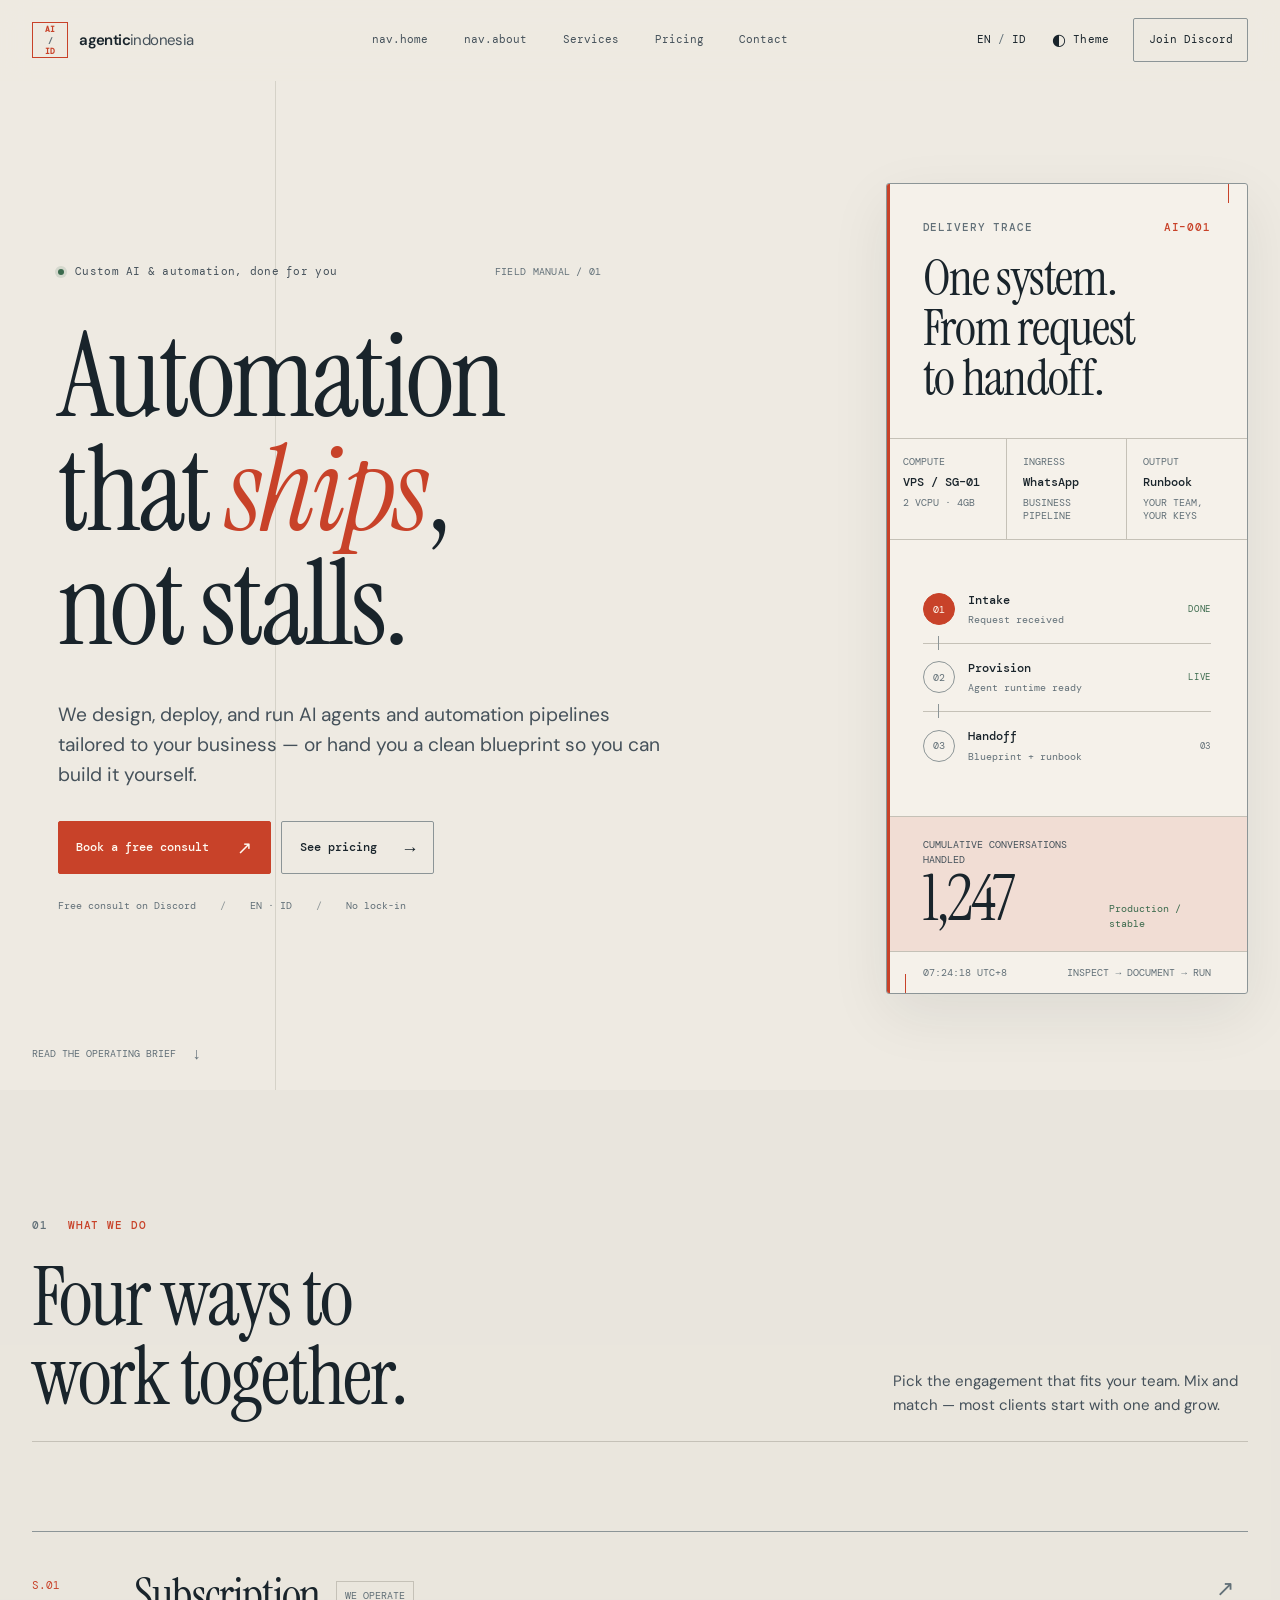
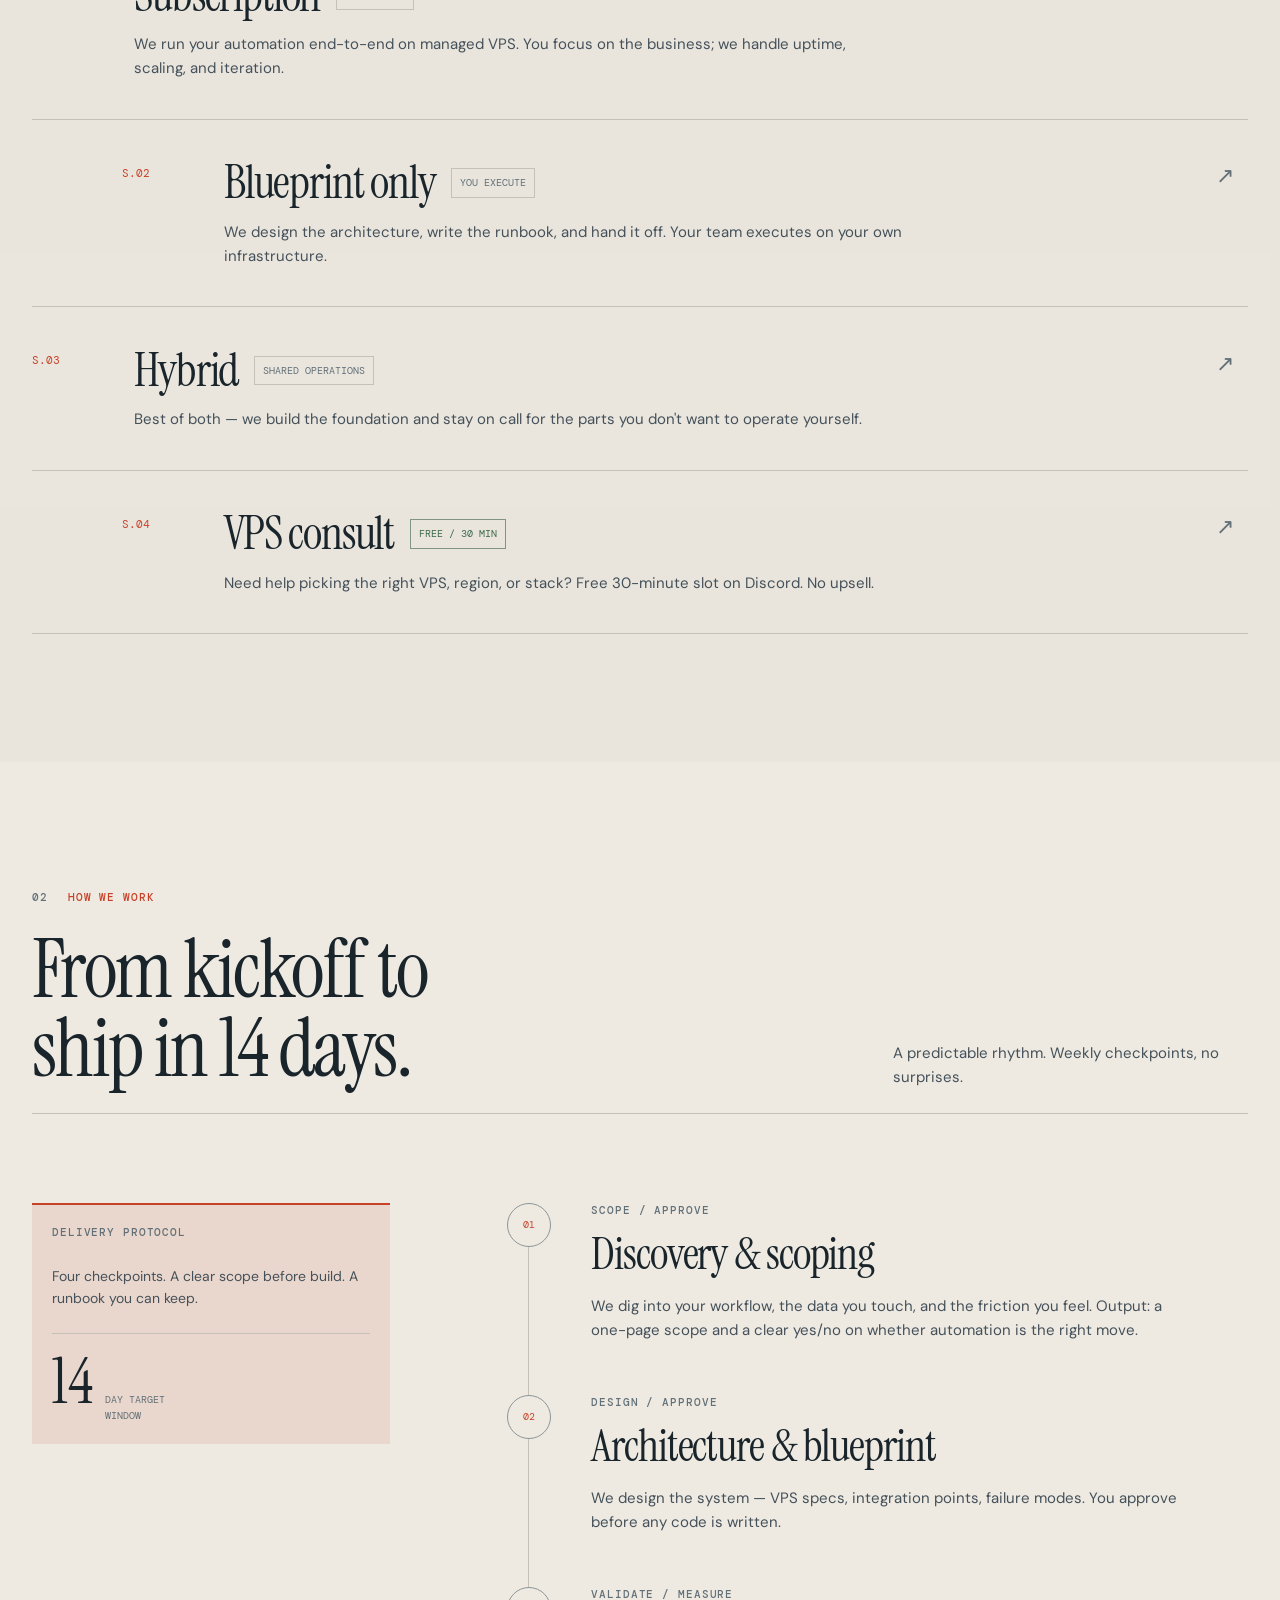
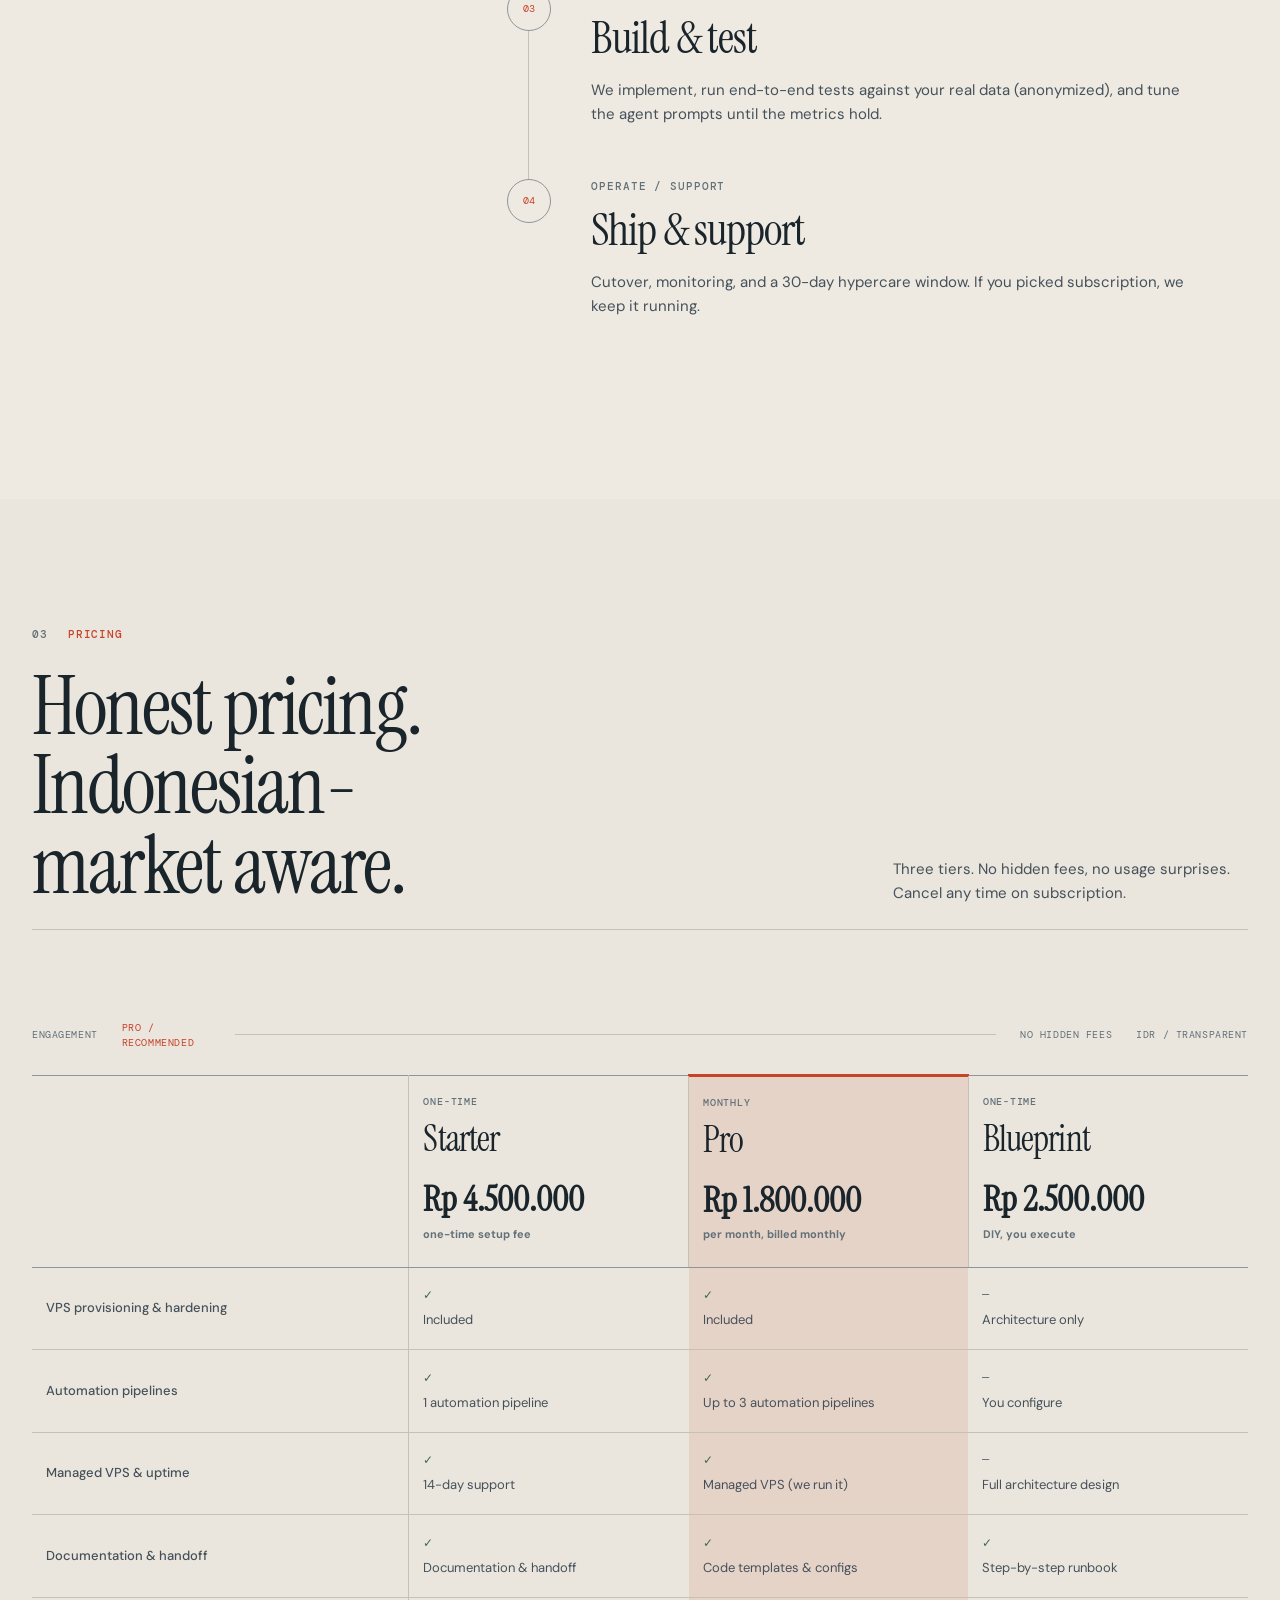
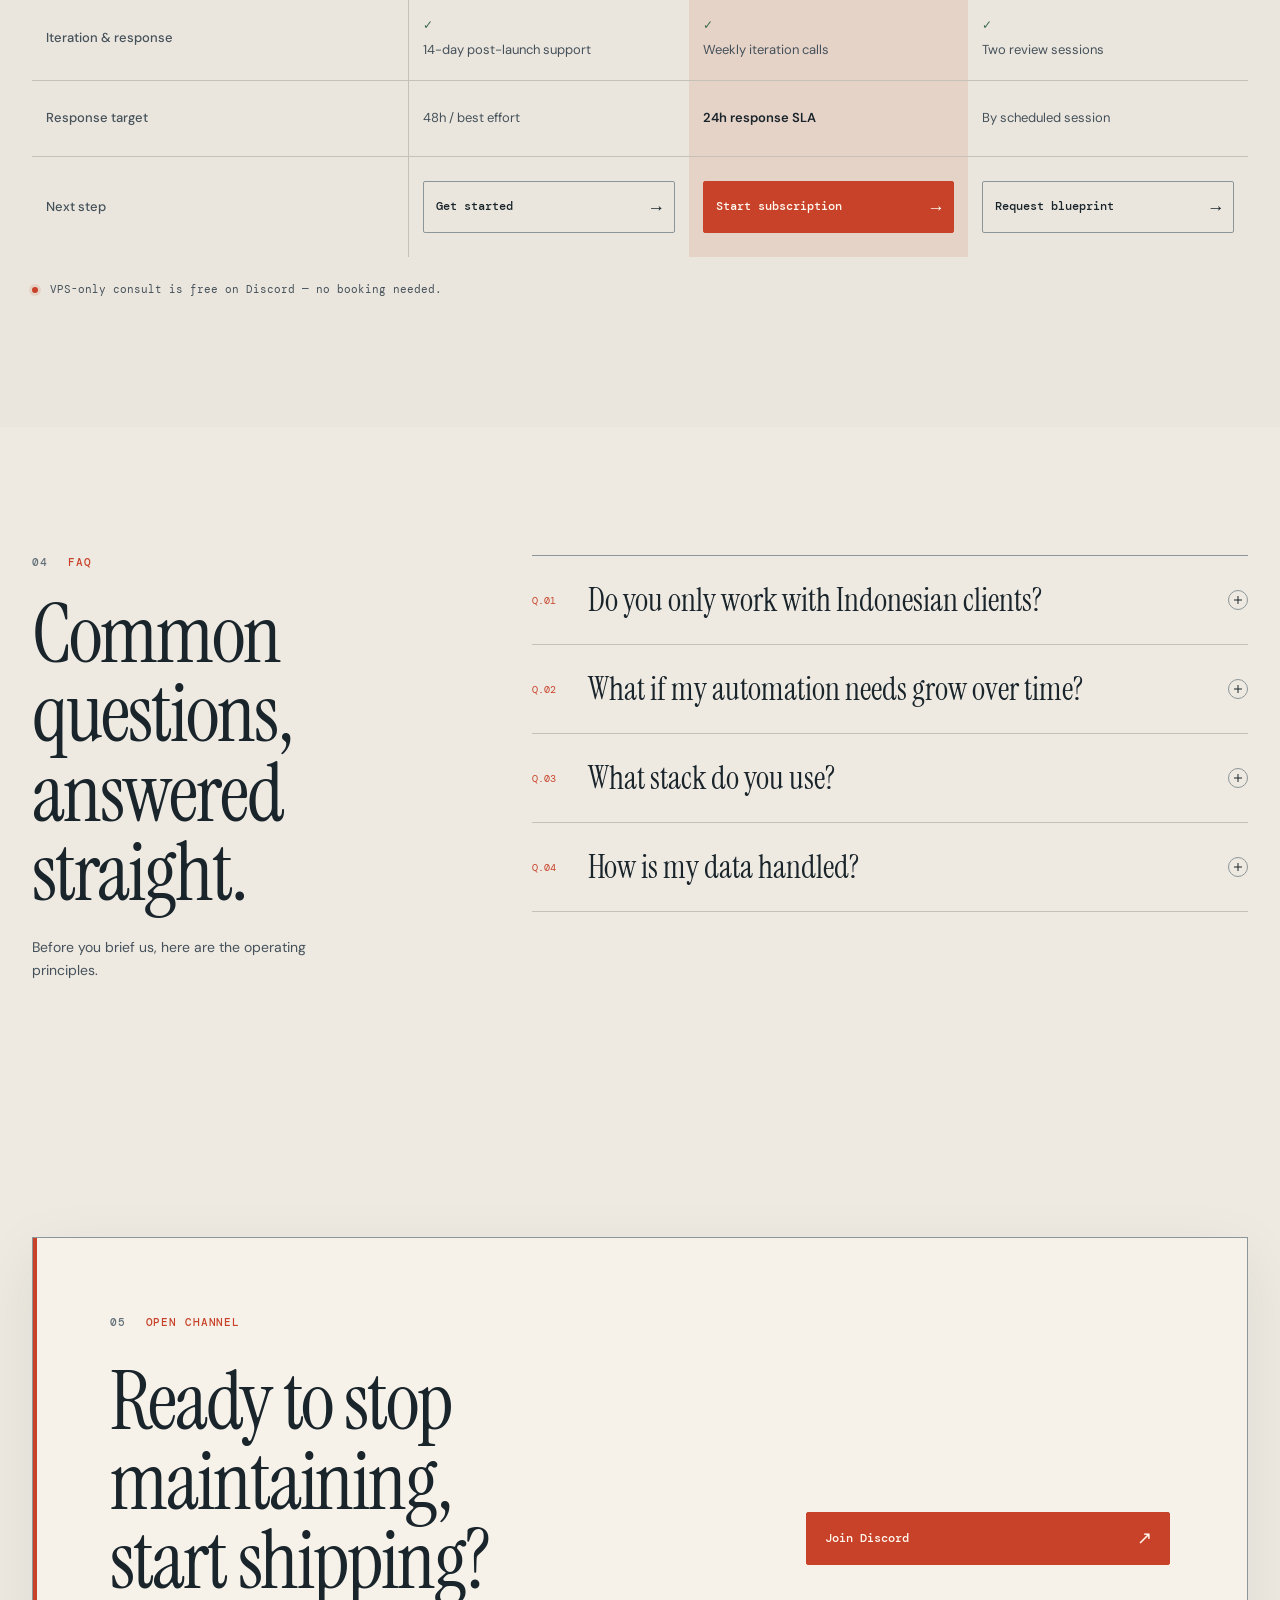
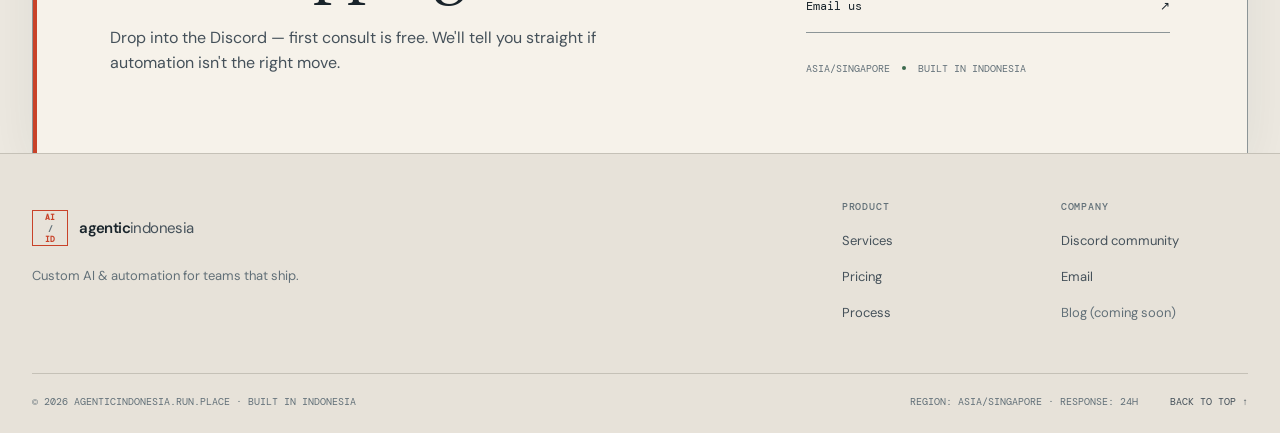
==== commit 4854763a: "feat: add About page with team section - Add new about-us.html page with consistent design system - " ====
--- a/prototype_v2/index.html
+++ b/prototype_v2/index.html
@@ -31,8 +31,9 @@
       </a>
       <nav class="desktop-nav" aria-label="Primary navigation">
         <ul>
+          <li><a href="index.html" data-i18n="nav.home">Home</a></li>
+          <li><a href="about-us.html" data-i18n="nav.about">About</a></li>
           <li><a href="#services" data-i18n="nav.services">Services</a></li>
-          <li><a href="#process" data-i18n="nav.process">Process</a></li>
           <li><a href="#pricing" data-i18n="nav.pricing">Pricing</a></li>
           <li><a href="#contact" data-i18n="nav.contact">Contact</a></li>
         </ul>
@@ -54,8 +55,9 @@
     <nav class="mobile-nav" id="mobile-navigation" aria-label="Mobile navigation" data-nav-menu hidden>
       <div class="shell mobile-nav-inner">
         <ol>
-          <li><a href="#services" data-i18n="nav.services">Services <span aria-hidden="true">01</span></a></li>
-          <li><a href="#process" data-i18n="nav.process">Process <span aria-hidden="true">02</span></a></li>
+          <li><a href="index.html" data-i18n="nav.home">Home <span aria-hidden="true">00</span></a></li>
+          <li><a href="about-us.html" data-i18n="nav.about">About <span aria-hidden="true">01</span></a></li>
+          <li><a href="#services" data-i18n="nav.services">Services <span aria-hidden="true">02</span></a></li>
           <li><a href="#pricing" data-i18n="nav.pricing">Pricing <span aria-hidden="true">03</span></a></li>
           <li><a href="#contact" data-i18n="nav.contact">Contact <span aria-hidden="true">04</span></a></li>
         </ol>
@@ -312,9 +314,9 @@
             </tr>
             <tr class="plan-actions">
               <th scope="row" data-i18n="pricing.next">Next step</th>
-              <td><a class="button button-secondary" href="#contact"><span data-i18n="pricing.p1.cta">Get started</span><span aria-hidden="true">→</span></a></td>
-              <td class="pro-column"><a class="button button-primary" href="#contact"><span data-i18n="pricing.p2.cta">Start subscription</span><span aria-hidden="true">→</span></a></td>
-              <td><a class="button button-secondary" href="#contact"><span data-i18n="pricing.p3.cta">Request blueprint</span><span aria-hidden="true">→</span></a></td>
+              <td><a class="button button-secondary" href="#contact"><span data-i18n="pricing.p1.cta">Mulai<br>sekarang</span><span aria-hidden="true">→</span></a></td>
+              <td class="pro-column"><a class="button button-primary" href="#contact"><span data-i18n="pricing.p2.cta">Mulai<br>subscription</span><span aria-hidden="true">→</span></a></td>
+              <td><a class="button button-secondary" href="#contact"><span data-i18n="pricing.p3.cta">Minta<br>blueprint</span><span aria-hidden="true">→</span></a></td>
             </tr>
           </tbody>
         </table>
--- a/prototype_v2/css/theme.css
+++ b/prototype_v2/css/theme.css
@@ -1854,6 +1854,12 @@
   .plan-table .plan-actions .button {
     min-height: 3.5rem;
     font-size: 0.65rem;
+    white-space: normal;
+    text-align: center;
+    justify-content: center;
+    flex-direction: column;
+    gap: 0.25rem;
+    padding: 0.5rem;
   }
 
   .plan-table .plan-actions .button > :last-child {
@@ -1902,9 +1908,57 @@
     display: none;
   }
 
+  /* Header controls - mobile friendly */
+  .header-controls {
+    gap: 0.25rem;
+    margin-inline-start: auto;
+  }
+
   .utility-button,
   .menu-button {
-    padding-inline: 0.4rem;
+    min-width: 2.25rem;
+    min-height: 2.25rem;
+    padding: 0.4rem;
+    font-size: 0.6rem;
+  }
+
+  .utility-button .theme-symbol {
+    font-size: 0.875rem;
+  }
+
+  /* Hide text labels on mobile buttons */
+  .utility-button .utility-slash,
+  .utility-button .utility-word {
+    display: none;
+  }
+
+  /* Only show icon on mobile */
+  .theme-button .theme-symbol {
+    display: inline;
+  }
+
+  .lang-button[data-lang="id"] .utility-slash {
+    display: none;
+  }
+
+  .menu-button .menu-label {
+    display: none;
+  }
+
+  .menu-button {
+    gap: 0;
+    padding-inline: 0.5rem;
+  }
+
+  /* Mobile nav menu improvements */
+  .mobile-navigation {
+    max-height: calc(100vh - 4.5rem);
+    overflow-y: auto;
+    -webkit-overflow-scrolling: touch;
+  }
+
+  .mobile-nav a {
+    padding: 1rem 0.75rem;
   }
 
   .hero h1 {
@@ -1978,6 +2032,232 @@
   .plan-tag {
     font-size: 0.5rem;
   }
+}
+
+/* ========== ABOUT PAGE ========== */
+
+.about-hero {
+  padding-block: 6rem 4rem;
+}
+
+.about-hero-inner {
+  max-width: 48rem;
+}
+
+.about-kicker {
+  display: inline-flex;
+  align-items: center;
+  gap: 0.5rem;
+  margin-block-end: 1.5rem;
+  padding: 0.35rem 0.75rem;
+  border: 1px solid var(--line);
+  border-radius: 100px;
+  font-family: var(--font-mono);
+  font-size: 0.6875rem;
+  letter-spacing: 0.05em;
+  text-transform: uppercase;
+}
+
+.about-hero h1 {
+  font-family: var(--font-display);
+  font-size: clamp(3rem, 8vw, 5rem);
+  font-weight: 400;
+  line-height: 1.1;
+  letter-spacing: -0.02em;
+  margin-block-end: 1.5rem;
+}
+
+.about-sub {
+  font-size: 1.25rem;
+  color: var(--ink-soft);
+  max-width: 32rem;
+}
+
+/* Story Section */
+.about-story {
+  padding-block: 4rem;
+  background: var(--surface);
+}
+
+.about-grid {
+  display: grid;
+  grid-template-columns: 1fr 1.5fr;
+  gap: 4rem;
+  align-items: center;
+}
+
+.about-image {
+  position: relative;
+  aspect-ratio: 4/3;
+  border-radius: 4px;
+  overflow: hidden;
+}
+
+.about-image img {
+  width: 100%;
+  height: 100%;
+  object-fit: cover;
+}
+
+.about-content h2 {
+  font-family: var(--font-display);
+  font-size: 2.5rem;
+  font-weight: 400;
+  margin-block-end: 1.5rem;
+}
+
+.about-content p {
+  color: var(--ink-soft);
+  line-height: 1.7;
+  margin-block-end: 1rem;
+}
+
+/* Values Section */
+.about-values {
+  padding-block: 5rem;
+}
+
+.section-header {
+  margin-block-end: 3rem;
+}
+
+.section-header h2 {
+  font-family: var(--font-display);
+  font-size: clamp(2rem, 5vw, 3rem);
+  font-weight: 400;
+  margin-block-end: 0.75rem;
+}
+
+.section-header p {
+  color: var(--ink-soft);
+  font-size: 1.1rem;
+}
+
+.values-list {
+  display: grid;
+  grid-template-columns: repeat(auto-fit, minmax(280px, 1fr));
+  gap: 2rem;
+  list-style: none;
+  padding: 0;
+  margin: 0;
+}
+
+.value-card {
+  padding: 2rem;
+  background: var(--surface);
+  border: 1px solid var(--line);
+  border-radius: 4px;
+  transition: border-color 200ms ease;
+}
+
+.value-card:hover {
+  border-color: var(--accent);
+}
+
+.value-icon {
+  display: block;
+  font-family: var(--font-mono);
+  font-size: 0.75rem;
+  color: var(--accent);
+  margin-block-end: 1rem;
+}
+
+.value-card h3 {
+  font-family: var(--font-display);
+  font-size: 1.5rem;
+  font-weight: 400;
+  margin-block-end: 0.75rem;
+}
+
+.value-card p {
+  color: var(--ink-soft);
+  line-height: 1.6;
+  font-size: 0.9375rem;
+}
+
+/* Team Section */
+.about-team {
+  padding-block: 5rem;
+  background: var(--surface);
+}
+
+.team-grid {
+  display: grid;
+  grid-template-columns: repeat(auto-fit, minmax(200px, 1fr));
+  gap: 2rem;
+  max-width: 800px;
+}
+
+.team-card {
+  text-align: center;
+  padding: 2rem 1rem;
+}
+
+.team-avatar {
+  width: 120px;
+  height: 120px;
+  margin: 0 auto 1.5rem;
+  border-radius: 50%;
+  overflow: hidden;
+  border: 2px solid var(--line);
+  background: var(--surface);
+  display: flex;
+  align-items: center;
+  justify-content: center;
+}
+
+.team-avatar svg,
+.team-avatar img {
+  width: 100%;
+  height: 100%;
+}
+
+.team-card h3 {
+  font-family: var(--font-sans);
+  font-size: 1.1rem;
+  font-weight: 600;
+  margin-block-end: 0.25rem;
+}
+
+.team-role {
+  font-family: var(--font-mono);
+  font-size: 0.75rem;
+  color: var(--ink-soft);
+}
+
+/* CTA Section */
+.about-cta {
+  padding-block: 5rem;
+}
+
+.cta-box {
+  max-width: 48rem;
+  margin: 0 auto;
+  padding: 4rem;
+  background: var(--surface);
+  border: 1px solid var(--line);
+  border-radius: 8px;
+  text-align: center;
+}
+
+.cta-box h2 {
+  font-family: var(--font-display);
+  font-size: clamp(2rem, 5vw, 3rem);
+  font-weight: 400;
+  margin-block-end: 1rem;
+}
+
+.cta-box p {
+  color: var(--ink-soft);
+  font-size: 1.1rem;
+  margin-block-end: 2rem;
+}
+
+.cta-actions {
+  display: flex;
+  gap: 1rem;
+  justify-content: center;
+  flex-wrap: wrap;
 }
 
 @media (prefers-reduced-motion: reduce) {
@@ -1992,6 +2272,36 @@
     animation-iteration-count: 1 !important;
     transition-duration: 0.01ms !important;
     transition-delay: 0ms !important;
+  }
+  /* ========== ABOUT PAGE MOBILE ========== */
+  .about-hero {
+    padding-block: 4rem 3rem;
+  }
+
+  .about-hero h1 {
+    font-size: clamp(2.5rem, 12vw, 4rem);
+  }
+
+  .about-grid {
+    grid-template-columns: 1fr;
+    gap: 2rem;
+  }
+
+  .about-image {
+    order: -1;
+  }
+
+  .cta-box {
+    padding: 2rem;
+  }
+
+  .cta-actions {
+    flex-direction: column;
+  }
+
+  .cta-actions .button {
+    width: 100%;
+    justify-content: center;
   }
 }
 
